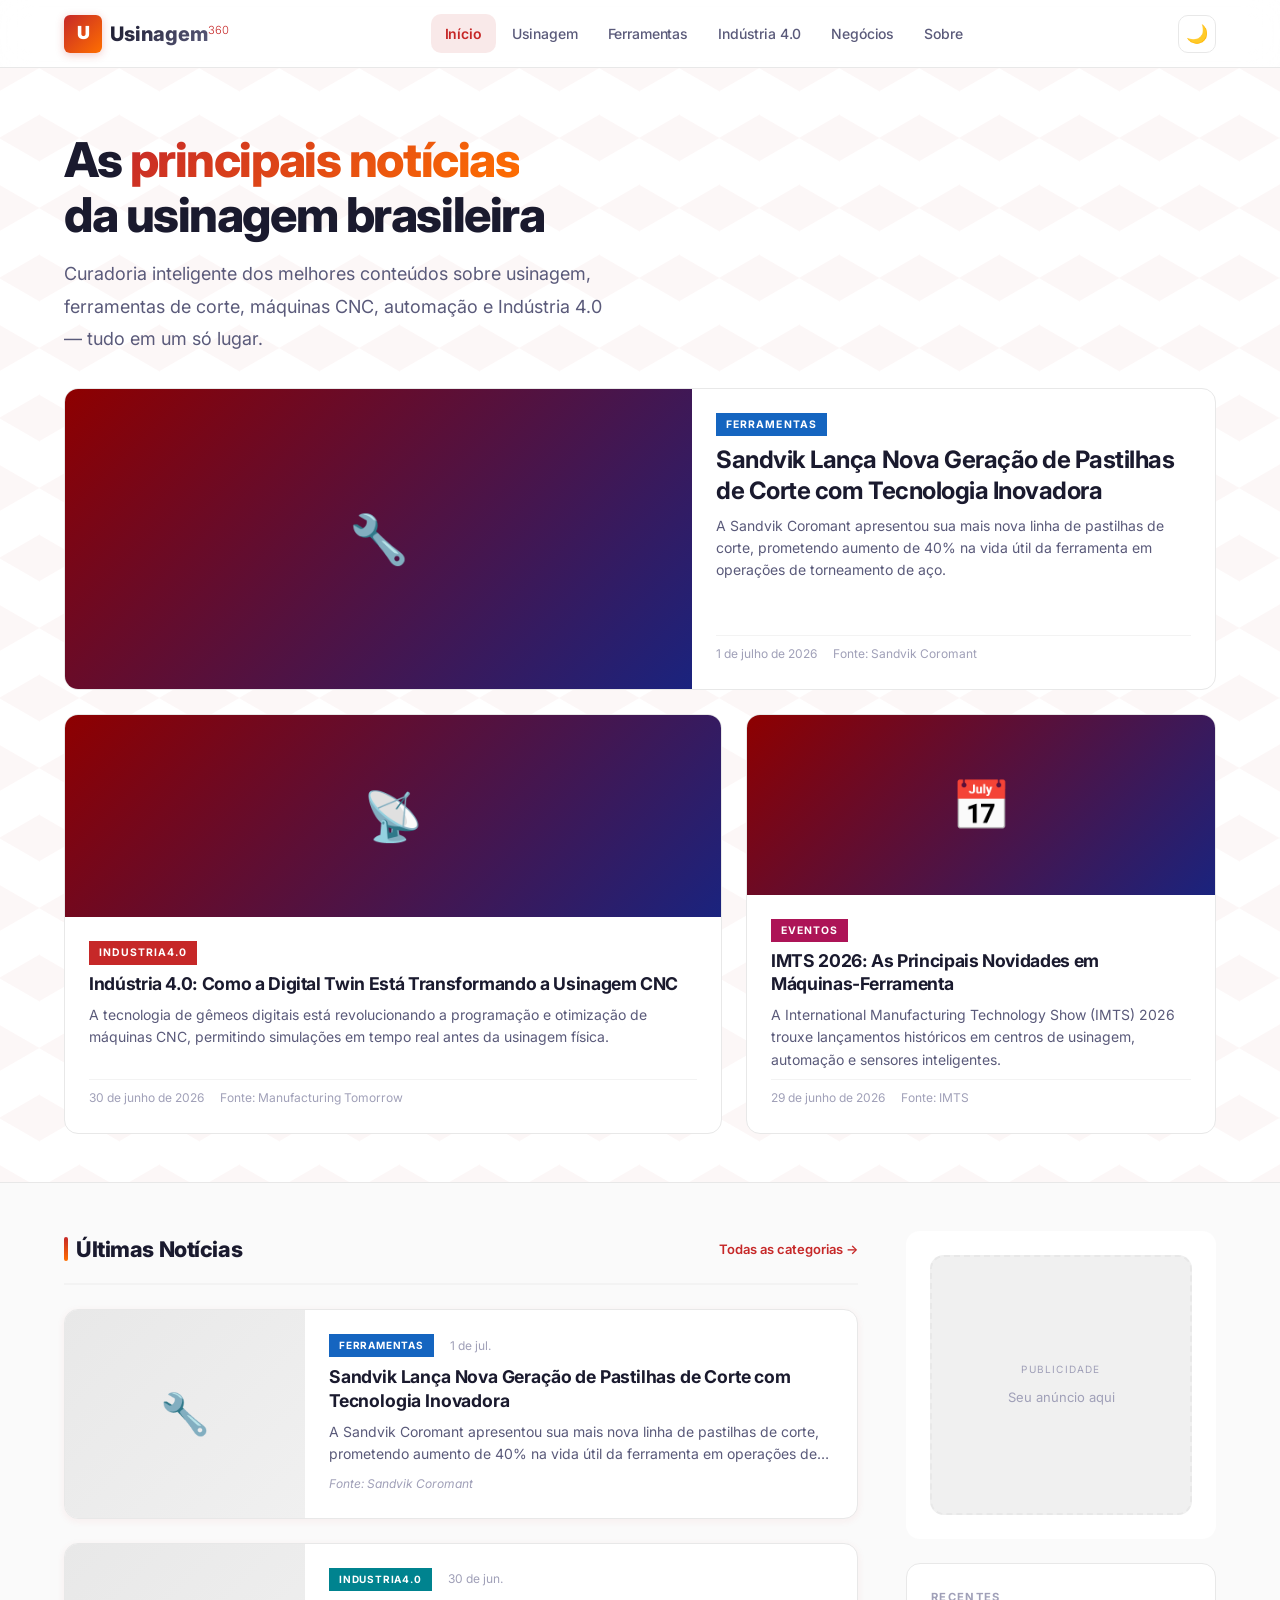
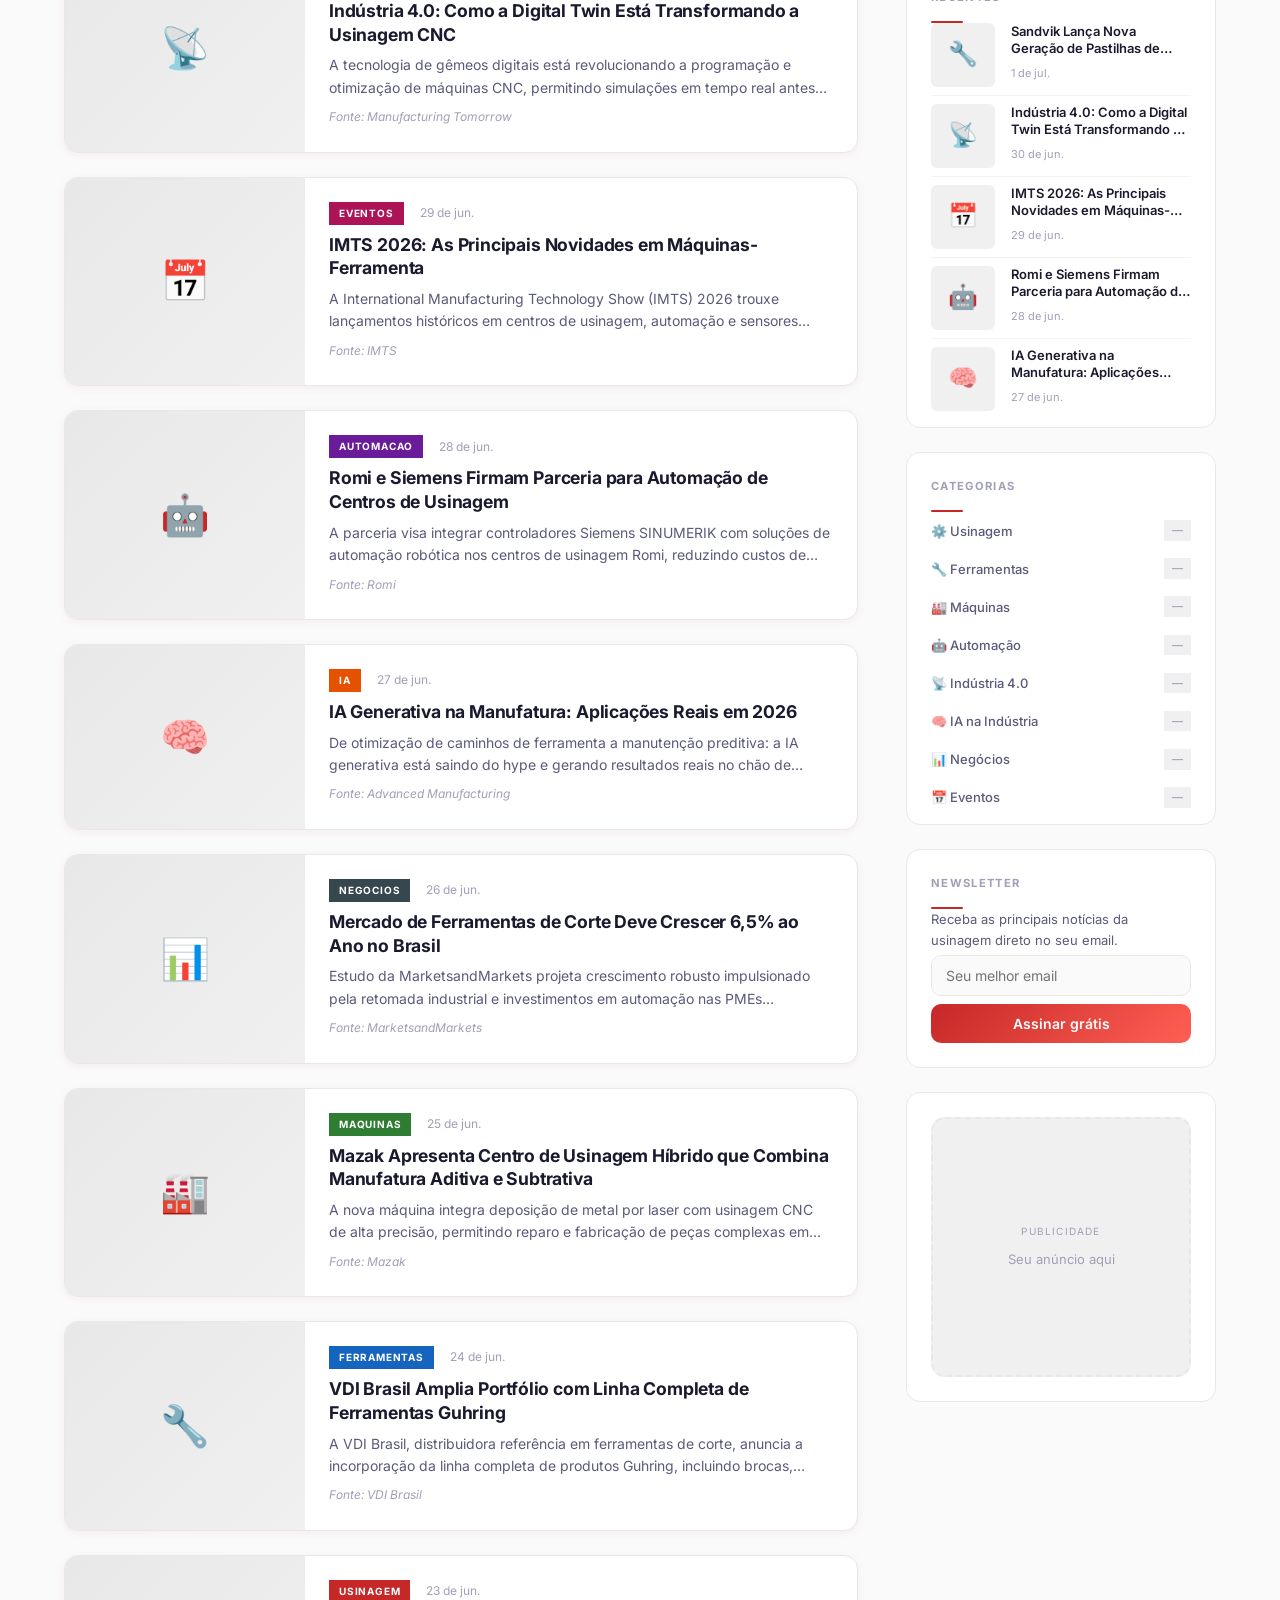
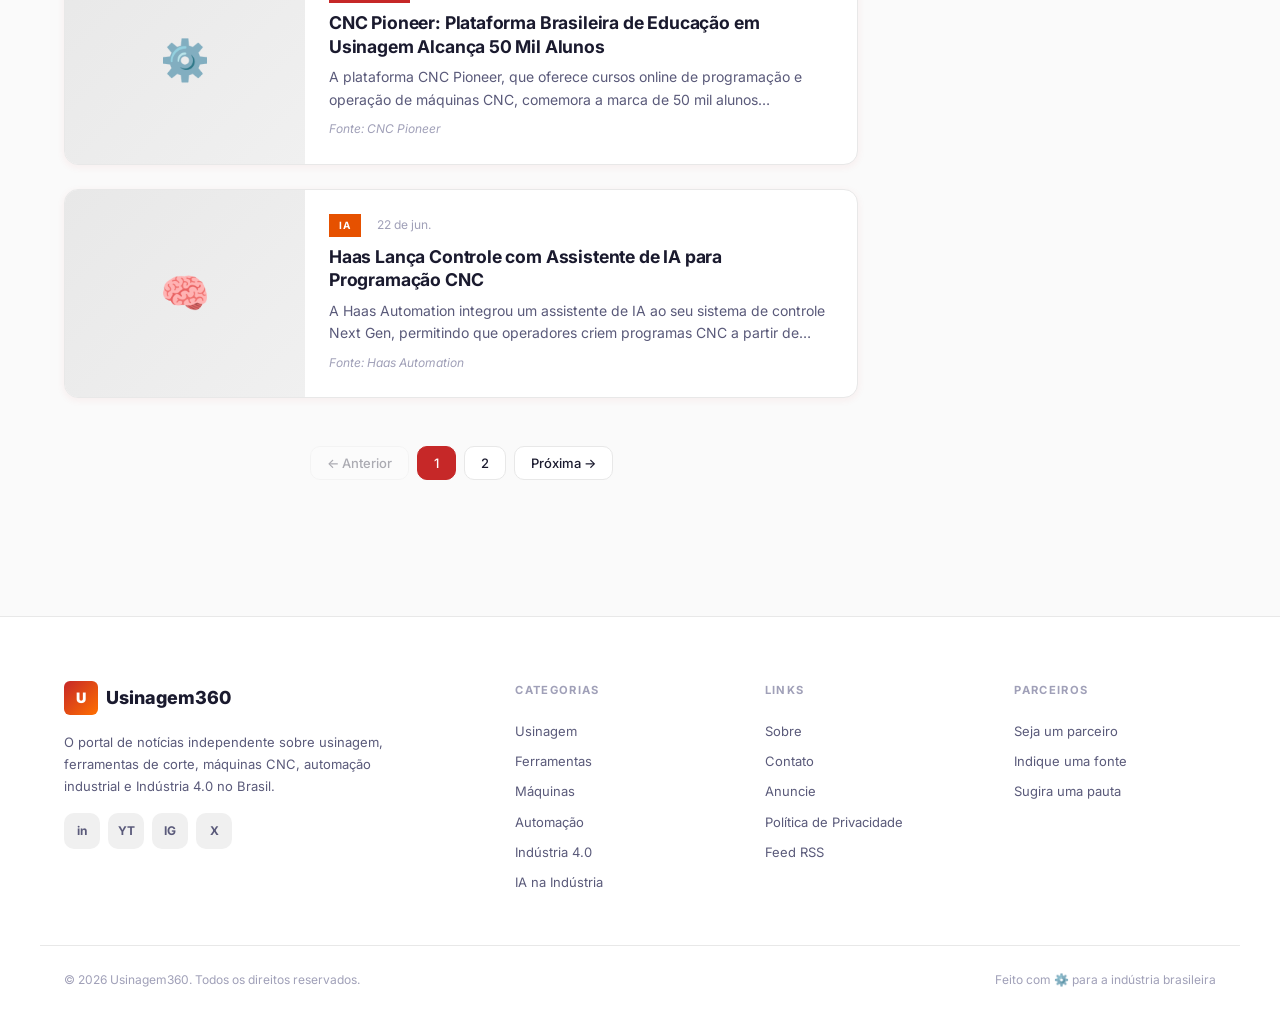
==== index.html @ 1856acaa "🔄 trigger rebuild v2" ====
<!DOCTYPE html>
<html lang="pt-BR" data-theme="">
<head>
  <meta charset="UTF-8">
  <meta name="viewport" content="width=device-width, initial-scale=1.0">
  <meta name="description" content="Usinagem360 — Sua fonte de notícias sobre usinagem, ferramentas, máquinas, automação, Indústria 4.0, IA na indústria e negócios do setor industrial brasileiro.">
  <meta name="keywords" content="usinagem, notícias usinagem, ferramentas de corte, máquinas CNC, automação industrial, indústria 4.0, IA indústria">
  <meta property="og:title" content="Usinagem360 — Notícias de Usinagem, Indústria e Tecnologia">
  <meta property="og:description" content="Sua fonte de notícias sobre usinagem, ferramentas, máquinas, automação e Indústria 4.0 no Brasil.">
  <meta property="og:type" content="website">
  <meta property="og:url" content="https://usinagem360.com">
  <meta name="twitter:card" content="summary_large_image">
  <title>Usinagem360 — Notícias de Usinagem, Indústria e Tecnologia</title>
  <script>document.documentElement.style.setProperty('--site-base', `/${(window.location.pathname.match(/^\/([^/]+)/)||[])[1]||''}`.replace(/\/$/,'')||'');</script>
  <link rel="stylesheet" href="public/css/style.css">
  <link rel="icon" type="image/svg+xml" href="data:image/svg+xml,<svg xmlns='http://www.w3.org/2000/svg' viewBox='0 0 100 100'><text y='.9em' font-size='90'>⚙️</text></svg>">
</head>
<body>

  <!-- Header -->
  <header class="header">
    <div class="header__inner">
      <a href="/" class="header__logo">
        <span class="header__logo-icon">U</span>
        <span>
          <span class="header__logo-text">Usinagem</span>
          <span class="header__logo-suffix">360</span>
        </span>
      </a>

      <nav class="header__nav" id="nav">
        <a href="/" class="header__nav-link header__nav-link--active">Início</a>
        <a href="/categoria/usinagem/" class="header__nav-link">Usinagem</a>
        <a href="/categoria/ferramentas/" class="header__nav-link">Ferramentas</a>
        <a href="/categoria/industria4.0/" class="header__nav-link">Indústria 4.0</a>
        <a href="/categoria/negocios/" class="header__nav-link">Negócios</a>
        <a href="/sobre/" class="header__nav-link">Sobre</a>
      </nav>

      <div style="display:flex;align-items:center;gap:8px">
        <button class="theme-toggle" onclick="window.toggleTheme()" aria-label="Alternar tema">
          <span class="theme-toggle__icon" id="theme-toggle-icon">🌙</span>
        </button>
        <button class="header__mobile-toggle" id="mobile-toggle" aria-label="Menu">☰</button>
      </div>
    </div>
  </header>

  <!-- Mobile Overlay -->
  <div class="header__mobile-overlay" id="mobile-overlay"></div>

  <!-- Hero Section -->
  <section class="hero">
    <div class="hero__inner">
      <h1 class="hero__headline">
        As <span class="hero__headline-highlight">principais notícias</span><br>
        da usinagem brasileira
      </h1>
      <p class="hero__subtitle">
        Curadoria inteligente dos melhores conteúdos sobre usinagem, ferramentas de corte, 
        máquinas CNC, automação e Indústria 4.0 — tudo em um só lugar.
      </p>

      <!-- Featured Posts -->
      <div class="hero__featured" id="featured-posts">
        <!-- Injected by JS from posts.json, with fallback -->
      </div>
    </div>
  </section>

  <!-- Main Content -->
  <div class="main">
    <!-- Posts Grid -->
    <section>
      <div class="section-header">
        <h2 class="section-title">Últimas Notícias</h2>
        <a href="/categoria/" class="section-link">Todas as categorias →</a>
      </div>
      <div class="posts-grid" id="posts-list">
        <div class="loading-spinner">Carregando notícias</div>
      </div>

      <!-- Pagination -->
      <div class="pagination">
        <button class="pagination__btn pagination__btn--disabled" id="prev-page">← Anterior</button>
        <button class="pagination__btn pagination__btn--active" id="page-1">1</button>
        <button class="pagination__btn" id="page-2">2</button>
        <button class="pagination__btn" id="page-3">3</button>
        <button class="pagination__btn" id="next-page">Próxima →</button>
      </div>
    </section>

    <!-- Sidebar -->
    <aside class="sidebar">

      <!-- Ad Zone -->
      <div class="sidebar__card">
        <div class="ad-zone">
          <span class="ad-zone__label">Publicidade</span>
          <span>Seu anúncio aqui</span>
        </div>
      </div>

      <!-- Recentes -->
      <div class="sidebar__card">
        <h3 class="sidebar__title">Recentes</h3>
        <div id="sidebar-recent">
          <div class="loading-spinner" style="padding:16px 0">Carregando...</div>
        </div>
      </div>

      <!-- Categorias -->
      <div class="sidebar__card">
        <h3 class="sidebar__title">Categorias</h3>
        <div class="sidebar__categories">
          <a href="/categoria/usinagem/" class="sidebar__category">
            <span>⚙️ Usinagem</span>
            <span class="sidebar__category-count">—</span>
          </a>
          <a href="/categoria/ferramentas/" class="sidebar__category">
            <span>🔧 Ferramentas</span>
            <span class="sidebar__category-count">—</span>
          </a>
          <a href="/categoria/maquinas/" class="sidebar__category">
            <span>🏭 Máquinas</span>
            <span class="sidebar__category-count">—</span>
          </a>
          <a href="/categoria/automacao/" class="sidebar__category">
            <span>🤖 Automação</span>
            <span class="sidebar__category-count">—</span>
          </a>
          <a href="/categoria/industria4.0/" class="sidebar__category">
            <span>📡 Indústria 4.0</span>
            <span class="sidebar__category-count">—</span>
          </a>
          <a href="/categoria/ia/" class="sidebar__category">
            <span>🧠 IA na Indústria</span>
            <span class="sidebar__category-count">—</span>
          </a>
          <a href="/categoria/negocios/" class="sidebar__category">
            <span>📊 Negócios</span>
            <span class="sidebar__category-count">—</span>
          </a>
          <a href="/categoria/eventos/" class="sidebar__category">
            <span>📅 Eventos</span>
            <span class="sidebar__category-count">—</span>
          </a>
        </div>
      </div>

      <!-- Newsletter -->
      <div class="sidebar__card">
        <h3 class="sidebar__title">Newsletter</h3>
        <p class="newsletter-form__text">Receba as principais notícias da usinagem direto no seu email.</p>
        <form class="newsletter-form" onsubmit="event.preventDefault();alert('Newsletter em breve!');">
          <input type="email" class="newsletter-form__input" placeholder="Seu melhor email" required>
          <button type="submit" class="newsletter-form__button">Assinar grátis</button>
        </form>
      </div>

      <!-- Ad Zone 2 -->
      <div class="sidebar__card">
        <div class="ad-zone">
          <span class="ad-zone__label">Publicidade</span>
          <span>Seu anúncio aqui</span>
        </div>
      </div>
    </aside>
  </div>

  <!-- Footer -->
  <footer class="footer">
    <div class="footer__inner">
      <div class="footer__brand">
        <a href="/" class="footer__logo">
          <span class="footer__logo-icon">U</span>
          <span>Usinagem360</span>
        </a>
        <p class="footer__description">
          O portal de notícias independente sobre usinagem, ferramentas de corte, 
          máquinas CNC, automação industrial e Indústria 4.0 no Brasil.
        </p>
        <div class="footer__social">
          <a href="#" class="footer__social-link" aria-label="LinkedIn">in</a>
          <a href="#" class="footer__social-link" aria-label="YouTube">YT</a>
          <a href="#" class="footer__social-link" aria-label="Instagram">IG</a>
          <a href="#" class="footer__social-link" aria-label="Twitter/X">X</a>
        </div>
      </div>
      <div>
        <h4 class="footer__column-title">Categorias</h4>
        <a href="/categoria/usinagem/" class="footer__link">Usinagem</a>
        <a href="/categoria/ferramentas/" class="footer__link">Ferramentas</a>
        <a href="/categoria/maquinas/" class="footer__link">Máquinas</a>
        <a href="/categoria/automacao/" class="footer__link">Automação</a>
        <a href="/categoria/industria4.0/" class="footer__link">Indústria 4.0</a>
        <a href="/categoria/ia/" class="footer__link">IA na Indústria</a>
      </div>
      <div>
        <h4 class="footer__column-title">Links</h4>
        <a href="/sobre/" class="footer__link">Sobre</a>
        <a href="/contato/" class="footer__link">Contato</a>
        <a href="/anuncie/" class="footer__link">Anuncie</a>
        <a href="/politica-de-privacidade/" class="footer__link">Política de Privacidade</a>
        <a href="/feed/" class="footer__link">Feed RSS</a>
      </div>
      <div>
        <h4 class="footer__column-title">Parceiros</h4>
        <a href="#" class="footer__link">Seja um parceiro</a>
        <a href="#" class="footer__link">Indique uma fonte</a>
        <a href="#" class="footer__link">Sugira uma pauta</a>
      </div>
    </div>
    <div class="footer__bottom">
      <span>&copy; <span id="current-year">2025</span> Usinagem360. Todos os direitos reservados.</span>
      <span>Feito com ⚙️ para a indústria brasileira</span>
    </div>
  </footer>

  <script src="public/js/config.js"></script>
  <script src="public/js/theme.js"></script>
  <script src="public/js/main.js"></script>
  <script src="public/js/posts.js"></script>
</body>
</html>
---- public/css/style.css ----
/* ============================================
   Usinagem360 — Design System v2
   Tema: Industrial (60%) + Moderno (40%)
   ============================================ */

/* ---- Fontes ---- */
@import url('https://fonts.googleapis.com/css2?family=Inter:wght@300;400;500;600;700;800;900&family=JetBrains+Mono:wght@400;500&display=swap');
@import url('https://fonts.googleapis.com/css2?family=DM+Serif+Display:ital@0;1&display=swap');

/* ---- Variáveis do Tema Claro (padrão) ---- */
:root {
  --color-primary: #C62828;
  --color-primary-dark: #8E0000;
  --color-primary-light: #FF5F52;
  --color-primary-subtle: #FFF5F5;
  --color-secondary: #1A237E;
  --color-secondary-light: #534BAE;
  --color-accent: #FF6F00;
  --color-accent-light: #FFA040;

  --color-bg: #FAFAFA;
  --color-surface: #FFFFFF;
  --color-surface-hover: #F7F7F7;
  --color-surface-alt: #F0F0F0;
  --color-border: #E8E8E8;
  --color-border-light: #F3F3F3;

  --color-text: #1A1A2E;
  --color-text-secondary: #5A5A7A;
  --color-text-muted: #A0A0B8;
  --color-text-inverse: #FFFFFF;

  --cat-usinagem: #C62828;
  --cat-ferramentas: #1565C0;
  --cat-maquinas: #2E7D32;
  --cat-automacao: #6A1B9A;
  --cat-industria40: #00838F;
  --cat-ia: #E65100;
  --cat-negocios: #37474F;
  --cat-eventos: #AD1457;

  --max-width: 1200px;
  --header-height: 68px;
  --gap-xs: 4px; --gap-sm: 8px; --gap-md: 16px; --gap-lg: 24px;
  --gap-xl: 32px; --gap-2xl: 48px; --gap-3xl: 64px; --gap-4xl: 80px;

  --font-sans: 'Inter', -apple-system, BlinkMacSystemFont, 'Segoe UI', Roboto, sans-serif;
  --font-serif: 'DM Serif Display', Georgia, serif;
  --font-mono: 'JetBrains Mono', 'Fira Code', monospace;

  --shadow-xs: 0 1px 2px rgba(0,0,0,0.04);
  --shadow-sm: 0 1px 3px rgba(0,0,0,0.06), 0 1px 2px rgba(0,0,0,0.04);
  --shadow-md: 0 4px 12px rgba(0,0,0,0.07), 0 2px 4px rgba(0,0,0,0.03);
  --shadow-lg: 0 10px 24px rgba(0,0,0,0.08), 0 4px 8px rgba(0,0,0,0.04);
  --shadow-xl: 0 20px 32px rgba(0,0,0,0.10), 0 8px 12px rgba(0,0,0,0.04);
  --shadow-card: 0 2px 8px rgba(198,40,40,0.06);
  --shadow-card-hover: 0 8px 24px rgba(198,40,40,0.12);

  --radius-sm: 6px; --radius-md: 10px; --radius-lg: 14px; --radius-xl: 18px;
}

[data-theme="dark"] {
  --color-primary: #EF5350;
  --color-primary-dark: #C62828;
  --color-primary-light: #FF8A80;
  --color-primary-subtle: #2A1515;
  --color-secondary: #7986CB;
  --color-accent: #FFB74D;

  --color-bg: #0B0E14;
  --color-surface: #131820;
  --color-surface-hover: #1A2130;
  --color-surface-alt: #1C2333;
  --color-border: #2A3040;
  --color-border-light: #1F2636;

  --color-text: #E6EDF3;
  --color-text-secondary: #8B949E;
  --color-text-muted: #6B7280;

  --shadow-xs: 0 1px 2px rgba(0,0,0,0.3);
  --shadow-sm: 0 1px 3px rgba(0,0,0,0.4);
  --shadow-md: 0 4px 12px rgba(0,0,0,0.5);
  --shadow-lg: 0 10px 24px rgba(0,0,0,0.5);
  --shadow-xl: 0 20px 32px rgba(0,0,0,0.5);
  --shadow-card: 0 2px 8px rgba(0,0,0,0.3);
  --shadow-card-hover: 0 8px 24px rgba(239,83,80,0.15);
}

@media (prefers-color-scheme: dark) {
  :root:not([data-theme="light"]) {
    --color-primary: #EF5350;
    --color-primary-dark: #C62828;
    --color-primary-light: #FF8A80;
    --color-primary-subtle: #2A1515;
    --color-bg: #0B0E14;
    --color-surface: #131820;
    --color-surface-hover: #1A2130;
    --color-surface-alt: #1C2333;
    --color-border: #2A3040;
    --color-border-light: #1F2636;
    --color-text: #E6EDF3;
    --color-text-secondary: #8B949E;
    --color-text-muted: #6B7280;
  }
}

/* ============================================
   RESET & BASE
   ============================================ */
*, *::before, *::after { box-sizing: border-box; margin: 0; padding: 0; }

html {
  scroll-behavior: smooth;
  -webkit-font-smoothing: antialiased;
  -moz-osx-font-smoothing: grayscale;
  font-size: 16px;
}

body {
  font-family: var(--font-sans);
  font-size: 1rem;
  line-height: 1.7;
  color: var(--color-text);
  background: var(--color-bg);
  transition: background 0.3s ease, color 0.3s ease;
  min-height: 100vh;
}

a { color: var(--color-primary); text-decoration: none; transition: all 0.2s; }
a:hover { color: var(--color-primary-dark); }
img { max-width: 100%; height: auto; display: block; }
ul, ol { list-style: none; }

::selection { background: var(--color-primary); color: white; }

/* ---- Scrollbar ---- */
::-webkit-scrollbar { width: 8px; }
::-webkit-scrollbar-track { background: var(--color-bg); }
::-webkit-scrollbar-thumb { background: var(--color-border); border-radius: 4px; }
::-webkit-scrollbar-thumb:hover { background: var(--color-text-muted); }

/* ============================================
   HEADER — Glassmorphism
   ============================================ */
.header {
  position: sticky;
  top: 0;
  z-index: 100;
  background: rgba(255,255,255,0.85);
  -webkit-backdrop-filter: blur(16px) saturate(1.2);
  backdrop-filter: blur(16px) saturate(1.2);
  border-bottom: 1px solid var(--color-border);
  height: var(--header-height);
  transition: background 0.3s, border-color 0.3s;
}

[data-theme="dark"] .header,
@media (prefers-color-scheme: dark) {
  :root:not([data-theme="light"]) .header {
    background: rgba(19,24,32,0.88);
  }
}

.header__inner {
  max-width: var(--max-width);
  margin: 0 auto;
  padding: 0 var(--gap-lg);
  height: 100%;
  display: flex;
  align-items: center;
  justify-content: space-between;
}

/* ---- Logo ---- */
.header__logo {
  display: flex;
  align-items: center;
  gap: var(--gap-sm);
  text-decoration: none;
  position: relative;
}
.header__logo-icon {
  width: 38px; height: 38px;
  background: linear-gradient(135deg, var(--color-primary), var(--color-accent));
  color: white;
  border-radius: var(--radius-sm);
  display: flex;
  align-items: center;
  justify-content: center;
  font-weight: 900;
  font-size: 1.125rem;
  flex-shrink: 0;
  box-shadow: 0 2px 8px rgba(198,40,40,0.25);
}
.header__logo-text {
  font-size: 1.25rem;
  font-weight: 800;
  background: linear-gradient(135deg, var(--color-text), var(--color-text-secondary));
  -webkit-background-clip: text;
  -webkit-text-fill-color: transparent;
  background-clip: text;
}
[data-theme="dark"] .header__logo-text,
@media (prefers-color-scheme: dark) {
  :root:not([data-theme="light"]) .header__logo-text {
    background: linear-gradient(135deg, #E6EDF3, #8B949E);
    -webkit-background-clip: text;
    -webkit-text-fill-color: transparent;
    background-clip: text;
  }
}
.header__logo-suffix {
  font-weight: 300;
  color: var(--color-primary);
  -webkit-text-fill-color: var(--color-primary);
  font-size: 0.7rem;
  vertical-align: super;
  margin-left: -4px;
}

/* ---- Nav ---- */
.header__nav { display: flex; align-items: center; gap: 2px; }
.header__nav-link {
  padding: 8px 14px;
  color: var(--color-text-secondary);
  font-size: 0.875rem;
  font-weight: 500;
  border-radius: var(--radius-md);
  transition: all 0.2s;
  text-decoration: none;
  letter-spacing: -0.01em;
}
.header__nav-link:hover {
  color: var(--color-text);
  background: var(--color-surface-hover);
}
.header__nav-link--active {
  color: var(--color-primary);
  background: color-mix(in srgb, var(--color-primary) 10%, transparent);
  font-weight: 600;
}

/* ---- Theme Toggle ---- */
.theme-toggle {
  width: 38px; height: 38px;
  border: 1px solid var(--color-border);
  border-radius: var(--radius-md);
  background: transparent;
  color: var(--color-text-secondary);
  cursor: pointer;
  display: flex; align-items: center; justify-content: center;
  transition: all 0.2s;
  font-size: 1.125rem;
}
.theme-toggle:hover {
  background: var(--color-surface-hover);
  color: var(--color-text);
  border-color: var(--color-primary);
  transform: rotate(15deg);
}

/* ---- Mobile ---- */
.header__mobile-toggle {
  display: none;
  width: 38px; height: 38px;
  border: 1px solid var(--color-border);
  border-radius: var(--radius-md);
  background: transparent;
  color: var(--color-text);
  cursor: pointer;
  align-items: center; justify-content: center;
  font-size: 1.25rem;
}
.header__mobile-overlay {
  display: none;
  position: fixed; inset: 0;
  background: rgba(0,0,0,0.4);
  z-index: 90;
  -webkit-backdrop-filter: blur(4px);
  backdrop-filter: blur(4px);
}
.header__mobile-overlay--open { display: block; }

@media (max-width: 768px) {
  .header__nav {
    position: fixed;
    top: var(--header-height);
    right: 0; width: 280px;
    height: calc(100vh - var(--header-height));
    background: var(--color-surface);
    border-left: 1px solid var(--color-border);
    flex-direction: column;
    padding: var(--gap-md);
    gap: 2px;
    transform: translateX(100%);
    transition: transform 0.3s cubic-bezier(0.4,0,0.2,1);
    z-index: 95;
    box-shadow: -8px 0 24px rgba(0,0,0,0.1);
  }
  .header__nav--open { transform: translateX(0); }
  .header__nav-link { width: 100%; padding: var(--gap-md); font-size: 1rem; }
  .header__mobile-toggle { display: flex; }
}

/* ============================================
   HERO
   ============================================ */
.hero {
  position: relative;
  background: var(--color-surface);
  border-bottom: 1px solid var(--color-border);
  padding: var(--gap-3xl) 0 var(--gap-2xl);
  overflow: hidden;
}

/* Industrial pattern overlay */
.hero::before {
  content: '';
  position: absolute;
  inset: 0;
  opacity: 0.03;
  background-image:
    linear-gradient(30deg, var(--color-primary) 12%, transparent 12.5%, transparent 87%, var(--color-primary) 87.5%),
    linear-gradient(150deg, var(--color-primary) 12%, transparent 12.5%, transparent 87%, var(--color-primary) 87.5%),
    linear-gradient(30deg, var(--color-primary) 12%, transparent 12.5%, transparent 87%, var(--color-primary) 87.5%),
    linear-gradient(150deg, var(--color-primary) 12%, transparent 12.5%, transparent 87%, var(--color-primary) 87.5%);
  background-size: 80px 140px;
  background-position: 0 0, 0 0, 40px 70px, 40px 70px;
  pointer-events: none;
}

.hero__inner {
  max-width: var(--max-width);
  margin: 0 auto;
  padding: 0 var(--gap-lg);
  position: relative;
  z-index: 1;
}

.hero__headline {
  font-family: var(--font-sans);
  font-size: clamp(1.75rem, 4vw, 3rem);
  font-weight: 800;
  line-height: 1.15;
  max-width: 680px;
  letter-spacing: -0.03em;
  margin-bottom: var(--gap-md);
}

.hero__headline-highlight {
  background: linear-gradient(135deg, var(--color-primary), var(--color-accent));
  -webkit-background-clip: text;
  -webkit-text-fill-color: transparent;
  background-clip: text;
}

.hero__subtitle {
  font-size: clamp(0.95rem, 1.8vw, 1.125rem);
  color: var(--color-text-secondary);
  max-width: 560px;
  line-height: 1.8;
  margin-bottom: var(--gap-xl);
}

/* ---- Featured Posts ---- */
.hero__featured {
  display: grid;
  grid-template-columns: 1.4fr 1fr;
  gap: var(--gap-lg);
  margin-top: var(--gap-lg);
}
@media (max-width: 800px) {
  .hero__featured { grid-template-columns: 1fr; }
}

.hero__featured-card {
  position: relative;
  border-radius: var(--radius-lg);
  overflow: hidden;
  background: var(--color-surface);
  border: 1px solid var(--color-border);
  transition: all 0.35s cubic-bezier(0.4,0,0.2,1);
  cursor: pointer;
  text-decoration: none;
  color: var(--color-text);
  display: grid;
}
.hero__featured-card:hover {
  transform: translateY(-4px);
  box-shadow: var(--shadow-xl);
  border-color: color-mix(in srgb, var(--color-primary) 30%, var(--color-border));
  color: var(--color-text);
}

.hero__featured-card--main {
  grid-column: 1 / -1;
  grid-template-columns: 1.2fr 1fr;
}
@media (max-width: 600px) {
  .hero__featured-card--main { grid-template-columns: 1fr; }
}

.hero__featured-card:not(.hero__featured-card--main) {
  grid-template-columns: 1fr;
}

.hero__featured-image {
  width: 100%; height: 100%;
  object-fit: cover;
  min-height: 180px;
  background: linear-gradient(135deg, var(--color-surface-alt), var(--color-border));
}
.hero__featured-card--main .hero__featured-image {
  min-height: 300px;
}

.hero__featured-image-placeholder {
  min-height: 180px;
  background: linear-gradient(135deg, var(--color-primary-dark), var(--color-secondary));
  display: flex;
  align-items: center; justify-content: center;
  color: white;
  font-size: 3rem;
  font-weight: 900;
}
.hero__featured-card--main .hero__featured-image-placeholder {
  min-height: 300px;
}

.hero__featured-body {
  padding: var(--gap-lg);
  display: flex;
  flex-direction: column;
  gap: var(--gap-sm);
}

.hero__featured-category {
  display: inline-block;
  font-size: 0.65rem;
  font-weight: 700;
  text-transform: uppercase;
  letter-spacing: 0.1em;
  padding: 3px 10px;
  border-radius: var(--radius-full);
  width: fit-content;
  color: white;
  background: var(--cat-usinagem);
}

.hero__featured-title {
  font-size: clamp(1.1rem, 2vw, 1.5rem);
  font-weight: 700;
  line-height: 1.3;
  letter-spacing: -0.02em;
}
.hero__featured-card:not(.hero__featured-card--main) .hero__featured-title {
  font-size: clamp(0.95rem, 1.5vw, 1.1rem);
}

.hero__featured-excerpt {
  font-size: 0.875rem;
  color: var(--color-text-secondary);
  display: -webkit-box;
  -webkit-line-clamp: 3;
  -webkit-box-orient: vertical;
  overflow: hidden;
  line-height: 1.6;
}

.hero__featured-meta {
  display: flex; align-items: center; gap: var(--gap-md);
  font-size: 0.75rem;
  color: var(--color-text-muted);
  margin-top: auto;
  padding-top: var(--gap-sm);
  border-top: 1px solid var(--color-border-light);
}

/* ============================================
   MAIN LAYOUT
   ============================================ */
.main {
  max-width: var(--max-width);
  margin: 0 auto;
  padding: var(--gap-2xl) var(--gap-lg);
  display: grid;
  grid-template-columns: 1fr 310px;
  gap: var(--gap-2xl);
}
@media (max-width: 900px) {
  .main { grid-template-columns: 1fr; }
}

/* ---- Section Header ---- */
.section-header {
  display: flex; align-items: center; justify-content: space-between;
  margin-bottom: var(--gap-lg);
  padding-bottom: var(--gap-md);
  border-bottom: 2px solid var(--color-border-light);
}

.section-title {
  font-size: 1.35rem;
  font-weight: 800;
  letter-spacing: -0.02em;
  display: flex;
  align-items: center;
  gap: var(--gap-sm);
}
.section-title::before {
  content: '';
  display: inline-block;
  width: 4px; height: 24px;
  background: linear-gradient(to bottom, var(--color-primary), var(--color-accent));
  border-radius: 2px;
}

.section-link {
  font-size: 0.8125rem;
  font-weight: 600;
  color: var(--color-primary);
  display: flex; align-items: center; gap: var(--gap-xs);
  transition: gap 0.2s;
}
.section-link:hover { gap: var(--gap-sm); }

/* ============================================
   POST CARDS
   ============================================ */
.posts-grid { display: flex; flex-direction: column; gap: var(--gap-lg); }

.post-card {
  display: grid;
  grid-template-columns: 240px 1fr;
  gap: 0;
  background: var(--color-surface);
  border: 1px solid var(--color-border);
  border-radius: var(--radius-lg);
  transition: all 0.3s cubic-bezier(0.4,0,0.2,1);
  overflow: hidden;
  text-decoration: none;
  color: var(--color-text);
  box-shadow: var(--shadow-card);
}
.post-card:hover {
  transform: translateY(-3px);
  box-shadow: var(--shadow-card-hover);
  border-color: color-mix(in srgb, var(--color-primary) 25%, var(--color-border));
  color: var(--color-text);
}

@media (max-width: 640px) {
  .post-card { grid-template-columns: 1fr; }
}

.post-card__image {
  width: 100%; height: 100%;
  min-height: 180px;
  object-fit: cover;
  background: linear-gradient(135deg, var(--color-surface-alt), var(--color-border));
}
@media (max-width: 640px) {
  .post-card__image { min-height: 200px; }
}

.post-card__image-placeholder {
  min-height: 180px;
  background: linear-gradient(135deg, var(--color-border), var(--color-surface-alt));
  display: flex; align-items: center; justify-content: center;
  color: var(--color-text-muted);
  font-size: 2.5rem;
}

.post-card__body {
  display: flex; flex-direction: column;
  gap: var(--gap-sm);
  padding: var(--gap-lg);
}

.post-card__meta {
  display: flex; align-items: center; gap: var(--gap-md);
  font-size: 0.75rem;
  color: var(--color-text-muted);
}

.post-card__category {
  display: inline-block;
  font-size: 0.625rem;
  font-weight: 700;
  text-transform: uppercase;
  letter-spacing: 0.08em;
  padding: 3px 10px;
  border-radius: var(--radius-full);
  width: fit-content;
  color: white;
  background: var(--cat-usinagem);
}
.post-card__category[data-category="usinagem"] { background: var(--cat-usinagem); }
.post-card__category[data-category="ferramentas"] { background: var(--cat-ferramentas); }
.post-card__category[data-category="maquinas"] { background: var(--cat-maquinas); }
.post-card__category[data-category="automacao"] { background: var(--cat-automacao); }
.post-card__category[data-category="industria4.0"] { background: var(--cat-industria40); }
.post-card__category[data-category="ia"] { background: var(--cat-ia); }
.post-card__category[data-category="negocios"] { background: var(--cat-negocios); }
.post-card__category[data-category="eventos"] { background: var(--cat-eventos); }

.post-card__title {
  font-size: 1.1rem;
  font-weight: 700;
  line-height: 1.35;
  letter-spacing: -0.01em;
  display: -webkit-box;
  -webkit-line-clamp: 2; -webkit-box-orient: vertical;
  overflow: hidden;
}

.post-card__excerpt {
  font-size: 0.875rem;
  color: var(--color-text-secondary);
  display: -webkit-box;
  -webkit-line-clamp: 2; -webkit-box-orient: vertical;
  overflow: hidden;
  line-height: 1.6;
}

.post-card__source {
  font-size: 0.75rem;
  color: var(--color-text-muted);
  font-style: italic;
  margin-top: auto;
}

/* ============================================
   SIDEBAR
   ============================================ */
.sidebar { display: flex; flex-direction: column; gap: var(--gap-lg); }

.sidebar__card {
  background: var(--color-surface);
  border: 1px solid var(--color-border);
  border-radius: var(--radius-lg);
  overflow: hidden;
}
.sidebar__card:first-child { border: none; }

.sidebar__title {
  font-size: 0.7rem;
  font-weight: 700;
  text-transform: uppercase;
  letter-spacing: 0.12em;
  color: var(--color-text-muted);
  padding: var(--gap-lg) var(--gap-lg) var(--gap-md);
  margin: 0;
  position: relative;
}
.sidebar__title::after {
  content: '';
  position: absolute;
  bottom: 0;
  left: var(--gap-lg);
  width: 32px;
  height: 2px;
  background: var(--color-primary);
  border-radius: 1px;
}

/* Recent Posts */
#sidebar-recent {
  padding: 0 var(--gap-lg) var(--gap-md);
}

.sidebar__post {
  display: flex;
  gap: var(--gap-md);
  padding: var(--gap-sm) 0;
  border-bottom: 1px solid var(--color-border-light);
  text-decoration: none;
  color: var(--color-text);
  transition: all 0.2s;
}
.sidebar__post:last-child { border-bottom: none; padding-bottom: 0; }
.sidebar__post:first-child { padding-top: 0; }
.sidebar__post:hover { color: var(--color-primary); }

.sidebar__post-image {
  width: 64px; height: 64px;
  border-radius: var(--radius-sm);
  object-fit: cover;
  flex-shrink: 0;
  background: var(--color-surface-alt);
}

.sidebar__post-title {
  font-size: 0.8125rem;
  font-weight: 600;
  line-height: 1.35;
  display: -webkit-box;
  -webkit-line-clamp: 2; -webkit-box-orient: vertical;
  overflow: hidden;
}

.sidebar__post-date {
  font-size: 0.6875rem;
  color: var(--color-text-muted);
  margin-top: 2px;
}

/* Categories */
.sidebar__categories {
  padding: 0 var(--gap-sm) var(--gap-sm);
}

.sidebar__category {
  display: flex; align-items: center; justify-content: space-between;
  padding: 8px var(--gap-md);
  border-radius: var(--radius-sm);
  color: var(--color-text-secondary);
  font-size: 0.8125rem;
  font-weight: 500;
  transition: all 0.15s;
  text-decoration: none;
}
.sidebar__category:hover {
  background: var(--color-surface-hover);
  color: var(--color-text);
}

.sidebar__category-count {
  font-size: 0.6875rem;
  font-weight: 500;
  color: var(--color-text-muted);
  background: var(--color-surface-alt);
  padding: 1px 8px;
  border-radius: var(--radius-full);
  min-width: 24px;
  text-align: center;
}

/* Newsletter */
.newsletter-form {
  padding: 0 var(--gap-lg) var(--gap-lg);
  display: flex; flex-direction: column;
  gap: var(--gap-sm);
}
.newsletter-form__text {
  font-size: 0.8125rem;
  color: var(--color-text-secondary);
  line-height: 1.6;
  padding: 0 var(--gap-lg);
  margin-bottom: var(--gap-xs);
}
.newsletter-form__input {
  padding: 11px 14px;
  border: 1px solid var(--color-border);
  border-radius: var(--radius-md);
  font-family: var(--font-sans);
  font-size: 0.875rem;
  background: var(--color-bg);
  color: var(--color-text);
  transition: border-color 0.2s, box-shadow 0.2s;
}
.newsletter-form__input:focus {
  outline: none;
  border-color: var(--color-primary);
  box-shadow: 0 0 0 3px color-mix(in srgb, var(--color-primary) 15%, transparent);
}
.newsletter-form__button {
  padding: 11px 20px;
  background: linear-gradient(135deg, var(--color-primary), var(--color-primary-light));
  color: white;
  border: none;
  border-radius: var(--radius-md);
  font-family: var(--font-sans);
  font-size: 0.875rem;
  font-weight: 600;
  cursor: pointer;
  transition: all 0.2s;
}
.newsletter-form__button:hover {
  transform: translateY(-1px);
  box-shadow: 0 4px 12px color-mix(in srgb, var(--color-primary) 35%, transparent);
}

/* ---- Ad Zone ---- */
.ad-zone {
  background: var(--color-surface-alt);
  border: 2px dashed var(--color-border);
  border-radius: var(--radius-lg);
  min-height: 260px;
  display: flex; flex-direction: column;
  align-items: center; justify-content: center;
  gap: var(--gap-sm);
  color: var(--color-text-muted);
  font-size: 0.8125rem;
  transition: border-color 0.2s;
  margin: var(--gap-lg);
}
.ad-zone:hover { border-color: var(--color-primary); }
.ad-zone__label {
  font-size: 0.625rem;
  text-transform: uppercase;
  letter-spacing: 0.12em;
  color: var(--color-text-muted);
}

/* ============================================
   PAGINATION
   ============================================ */
.pagination {
  display: flex; align-items: center; justify-content: center;
  gap: var(--gap-sm);
  padding: var(--gap-2xl) 0 var(--gap-lg);
}

.pagination__btn {
  padding: 8px 16px;
  border: 1px solid var(--color-border);
  border-radius: var(--radius-md);
  background: var(--color-surface);
  color: var(--color-text);
  font-family: var(--font-sans);
  font-size: 0.8125rem;
  font-weight: 500;
  cursor: pointer;
  transition: all 0.2s;
}
.pagination__btn:hover {
  border-color: var(--color-primary);
  color: var(--color-primary);
  background: color-mix(in srgb, var(--color-primary) 5%, transparent);
}
.pagination__btn--active {
  background: var(--color-primary);
  color: white;
  border-color: var(--color-primary);
}
.pagination__btn--disabled {
  opacity: 0.35;
  cursor: not-allowed;
}

/* ============================================
   FOOTER
   ============================================ */
.footer {
  background: var(--color-surface);
  border-top: 1px solid var(--color-border);
  padding: var(--gap-3xl) 0 0;
  margin-top: var(--gap-3xl);
}

.footer__inner {
  max-width: var(--max-width);
  margin: 0 auto;
  padding: 0 var(--gap-lg);
  display: grid;
  grid-template-columns: 2fr 1fr 1fr 1fr;
  gap: var(--gap-2xl);
}
@media (max-width: 768px) {
  .footer__inner { grid-template-columns: 1fr 1fr; }
}
@media (max-width: 480px) {
  .footer__inner { grid-template-columns: 1fr; }
}

.footer__brand {
  display: flex;
  flex-direction: column;
  gap: var(--gap-md);
}

.footer__logo {
  display: flex;
  align-items: center;
  gap: var(--gap-sm);
  font-weight: 800;
  font-size: 1.125rem;
  color: var(--color-text);
  text-decoration: none;
}
.footer__logo-icon {
  width: 34px; height: 34px;
  background: linear-gradient(135deg, var(--color-primary), var(--color-accent));
  color: white;
  border-radius: var(--radius-sm);
  display: flex; align-items: center; justify-content: center;
  font-weight: 900;
  font-size: 0.9rem;
}

.footer__description {
  font-size: 0.8125rem;
  color: var(--color-text-secondary);
  line-height: 1.7;
  max-width: 320px;
}

.footer__social {
  display: flex;
  gap: var(--gap-sm);
}

.footer__social-link {
  width: 36px; height: 36px;
  border-radius: var(--radius-md);
  background: var(--color-surface-alt);
  display: flex; align-items: center; justify-content: center;
  color: var(--color-text-secondary);
  transition: all 0.2s;
  text-decoration: none;
  font-size: 0.75rem;
  font-weight: 700;
}
.footer__social-link:hover {
  background: var(--color-primary);
  color: white;
  transform: translateY(-2px);
}

.footer__column-title {
  font-size: 0.7rem;
  font-weight: 700;
  text-transform: uppercase;
  letter-spacing: 0.12em;
  color: var(--color-text-muted);
  margin-bottom: var(--gap-md);
}

.footer__link {
  display: block;
  padding: 4px 0;
  font-size: 0.8125rem;
  color: var(--color-text-secondary);
  text-decoration: none;
  transition: color 0.15s;
}
.footer__link:hover { color: var(--color-primary); padding-left: 4px; }

.footer__bottom {
  max-width: var(--max-width);
  margin: var(--gap-2xl) auto 0;
  padding: var(--gap-lg) var(--gap-lg);
  border-top: 1px solid var(--color-border);
  display: flex; align-items: center; justify-content: space-between;
  font-size: 0.75rem;
  color: var(--color-text-muted);
}

/* ============================================
   BREADCRUMB
   ============================================ */
.breadcrumb {
  display: flex; align-items: center;
  gap: var(--gap-sm);
  font-size: 0.8125rem;
  color: var(--color-text-muted);
  padding: var(--gap-lg) 0;
  max-width: var(--max-width);
  margin: 0 auto;
}
.breadcrumb a { color: var(--color-text-muted); }
.breadcrumb a:hover { color: var(--color-primary); }
.breadcrumb__separator { color: var(--color-text-muted); font-size: 0.625rem; }

/* ============================================
   ARTICLE PAGE
   ============================================ */
.article-page {
  max-width: 740px;
  margin: 0 auto;
  padding: var(--gap-xl) var(--gap-lg) var(--gap-3xl);
}

.article-header { margin-bottom: var(--gap-xl); }

.article-category {
  display: inline-block;
  font-size: 0.625rem;
  font-weight: 700;
  text-transform: uppercase;
  letter-spacing: 0.1em;
  padding: 4px 12px;
  border-radius: var(--radius-full);
  margin-bottom: var(--gap-md);
  color: white;
  background: var(--cat-usinagem);
}

.article-title {
  font-size: clamp(1.75rem, 4vw, 2.5rem);
  font-weight: 800;
  line-height: 1.15;
  letter-spacing: -0.03em;
  margin-bottom: var(--gap-md);
}

.article-meta {
  display: flex; align-items: center;
  gap: var(--gap-lg);
  font-size: 0.875rem;
  color: var(--color-text-muted);
  flex-wrap: wrap;
}

.article-meta__author {
  display: flex; align-items: center; gap: var(--gap-sm);
}

.article-meta__avatar {
  width: 32px; height: 32px;
  border-radius: var(--radius-full);
  background: linear-gradient(135deg, var(--color-primary), var(--color-accent));
  color: white;
  display: flex; align-items: center; justify-content: center;
  font-size: 0.75rem;
  font-weight: 700;
}

.article-featured-image {
  width: 100%;
  max-height: 450px;
  object-fit: cover;
  border-radius: var(--radius-lg);
  margin-bottom: var(--gap-xl);
  background: var(--color-surface-alt);
  box-shadow: var(--shadow-lg);
}

.article-content {
  font-size: 1.05rem;
  line-height: 1.85;
  color: var(--color-text);
}

.article-content p { margin-bottom: 1.5rem; }

.article-content h2 {
  font-size: 1.5rem;
  font-weight: 700;
  margin: 2.5rem 0 1rem;
  letter-spacing: -0.02em;
}
.article-content h3 {
  font-size: 1.2rem;
  font-weight: 600;
  margin: 2rem 0 0.75rem;
}

.article-content ul, .article-content ol {
  margin-bottom: 1.5rem;
  padding-left: 1.5rem;
}
.article-content ul { list-style: disc; }
.article-content ol { list-style: decimal; }
.article-content li { margin-bottom: 0.5rem; }

.article-content blockquote {
  border-left: 4px solid var(--color-primary);
  padding: var(--gap-md) var(--gap-lg);
  margin: 1.5rem 0;
  background: var(--color-primary-subtle);
  border-radius: 0 var(--radius-md) var(--radius-md) 0;
  font-style: italic;
  color: var(--color-text-secondary);
  font-size: 1rem;
}

.article-content code {
  font-family: var(--font-mono);
  font-size: 0.9em;
  padding: 2px 6px;
  background: var(--color-surface-alt);
  border-radius: var(--radius-sm);
}

.article-source {
  margin-top: var(--gap-2xl);
  padding: var(--gap-lg);
  background: var(--color-surface-alt);
  border-radius: var(--radius-lg);
  font-size: 0.875rem;
  color: var(--color-text-secondary);
  border: 1px solid var(--color-border-light);
}

.article-tags {
  display: flex; gap: var(--gap-sm);
  margin-top: var(--gap-lg);
  flex-wrap: wrap;
}

.article-tag {
  padding: 4px 12px;
  background: var(--color-surface);
  border: 1px solid var(--color-border);
  border-radius: var(--radius-full);
  font-size: 0.75rem;
  color: var(--color-text-secondary);
  text-decoration: none;
  transition: all 0.2s;
}
.article-tag:hover {
  border-color: var(--color-primary);
  color: var(--color-primary);
  background: color-mix(in srgb, var(--color-primary) 5%, transparent);
}

/* ============================================
   CATEGORY PAGE
   ============================================ */
.category-page { max-width: var(--max-width); margin: 0 auto; padding: 0 var(--gap-lg); }

.category-header {
  padding: var(--gap-2xl) 0;
  text-align: center;
  position: relative;
}
.category-header::after {
  content: '';
  position: absolute;
  bottom: 0; left: 50%;
  transform: translateX(-50%);
  width: 60px; height: 3px;
  background: linear-gradient(90deg, var(--color-primary), var(--color-accent));
  border-radius: 2px;
}

.category-icon { font-size: 3rem; margin-bottom: var(--gap-md); }

.category-title {
  font-size: clamp(1.5rem, 3vw, 2.2rem);
  font-weight: 800;
  letter-spacing: -0.03em;
  margin-bottom: var(--gap-sm);
}

.category-description {
  font-size: 1rem;
  color: var(--color-text-secondary);
  max-width: 600px;
  margin: 0 auto;
  line-height: 1.7;
}

/* ============================================
   STATIC PAGES (Sobre, Contato)
   ============================================ */
.page-content {
  max-width: 680px;
  margin: 0 auto;
  padding: var(--gap-3xl) var(--gap-lg);
}

.page-content h1 {
  font-size: clamp(1.75rem, 3vw, 2.5rem);
  font-weight: 800;
  letter-spacing: -0.03em;
  margin-bottom: var(--gap-lg);
}

.page-content h2 {
  font-size: 1.35rem;
  font-weight: 700;
  margin: 2rem 0 var(--gap-sm);
  letter-spacing: -0.02em;
}

.page-content p {
  font-size: 1rem;
  line-height: 1.8;
  color: var(--color-text-secondary);
  margin-bottom: var(--gap-lg);
}

.contact-form {
  display: flex; flex-direction: column;
  gap: var(--gap-lg);
  margin-top: var(--gap-xl);
}

.form-group { display: flex; flex-direction: column; gap: var(--gap-xs); }

.form-label {
  font-size: 0.8125rem;
  font-weight: 600;
  color: var(--color-text);
}

.form-input, .form-textarea {
  padding: 11px 14px;
  border: 1px solid var(--color-border);
  border-radius: var(--radius-md);
  font-family: var(--font-sans);
  font-size: 0.9375rem;
  background: var(--color-bg);
  color: var(--color-text);
  transition: border-color 0.2s, box-shadow 0.2s;
}
.form-input:focus, .form-textarea:focus {
  outline: none;
  border-color: var(--color-primary);
  box-shadow: 0 0 0 3px color-mix(in srgb, var(--color-primary) 15%, transparent);
}

.form-textarea { min-height: 150px; resize: vertical; }

.form-submit {
  padding: 12px 28px;
  background: linear-gradient(135deg, var(--color-primary), var(--color-primary-light));
  color: white;
  border: none;
  border-radius: var(--radius-md);
  font-family: var(--font-sans);
  font-size: 0.9375rem;
  font-weight: 600;
  cursor: pointer;
  transition: all 0.2s;
  width: fit-content;
}
.form-submit:hover {
  transform: translateY(-2px);
  box-shadow: 0 6px 16px color-mix(in srgb, var(--color-primary) 30%, transparent);
}

/* ---- Loading / Empty States ---- */
.loading-spinner {
  display: flex; align-items: center; justify-content: center;
  padding: var(--gap-3xl);
  color: var(--color-text-muted);
  font-size: 0.875rem;
  gap: var(--gap-sm);
}
.loading-spinner::after {
  content: '';
  width: 20px; height: 20px;
  border: 2px solid var(--color-border);
  border-top-color: var(--color-primary);
  border-radius: 50%;
  animation: spin 0.6s linear infinite;
}
@keyframes spin { to { transform: rotate(360deg); } }

.empty-state {
  text-align: center;
  padding: var(--gap-3xl);
  color: var(--color-text-muted);
}
.empty-state__icon { font-size: 3rem; margin-bottom: var(--gap-md); }
.empty-state__text { font-size: 1.125rem; }

/* ---- Print ---- */
@media print {
  .header, .footer, .sidebar, .ad-zone, .theme-toggle, .pagination { display: none; }
  .main { grid-template-columns: 1fr; }
}
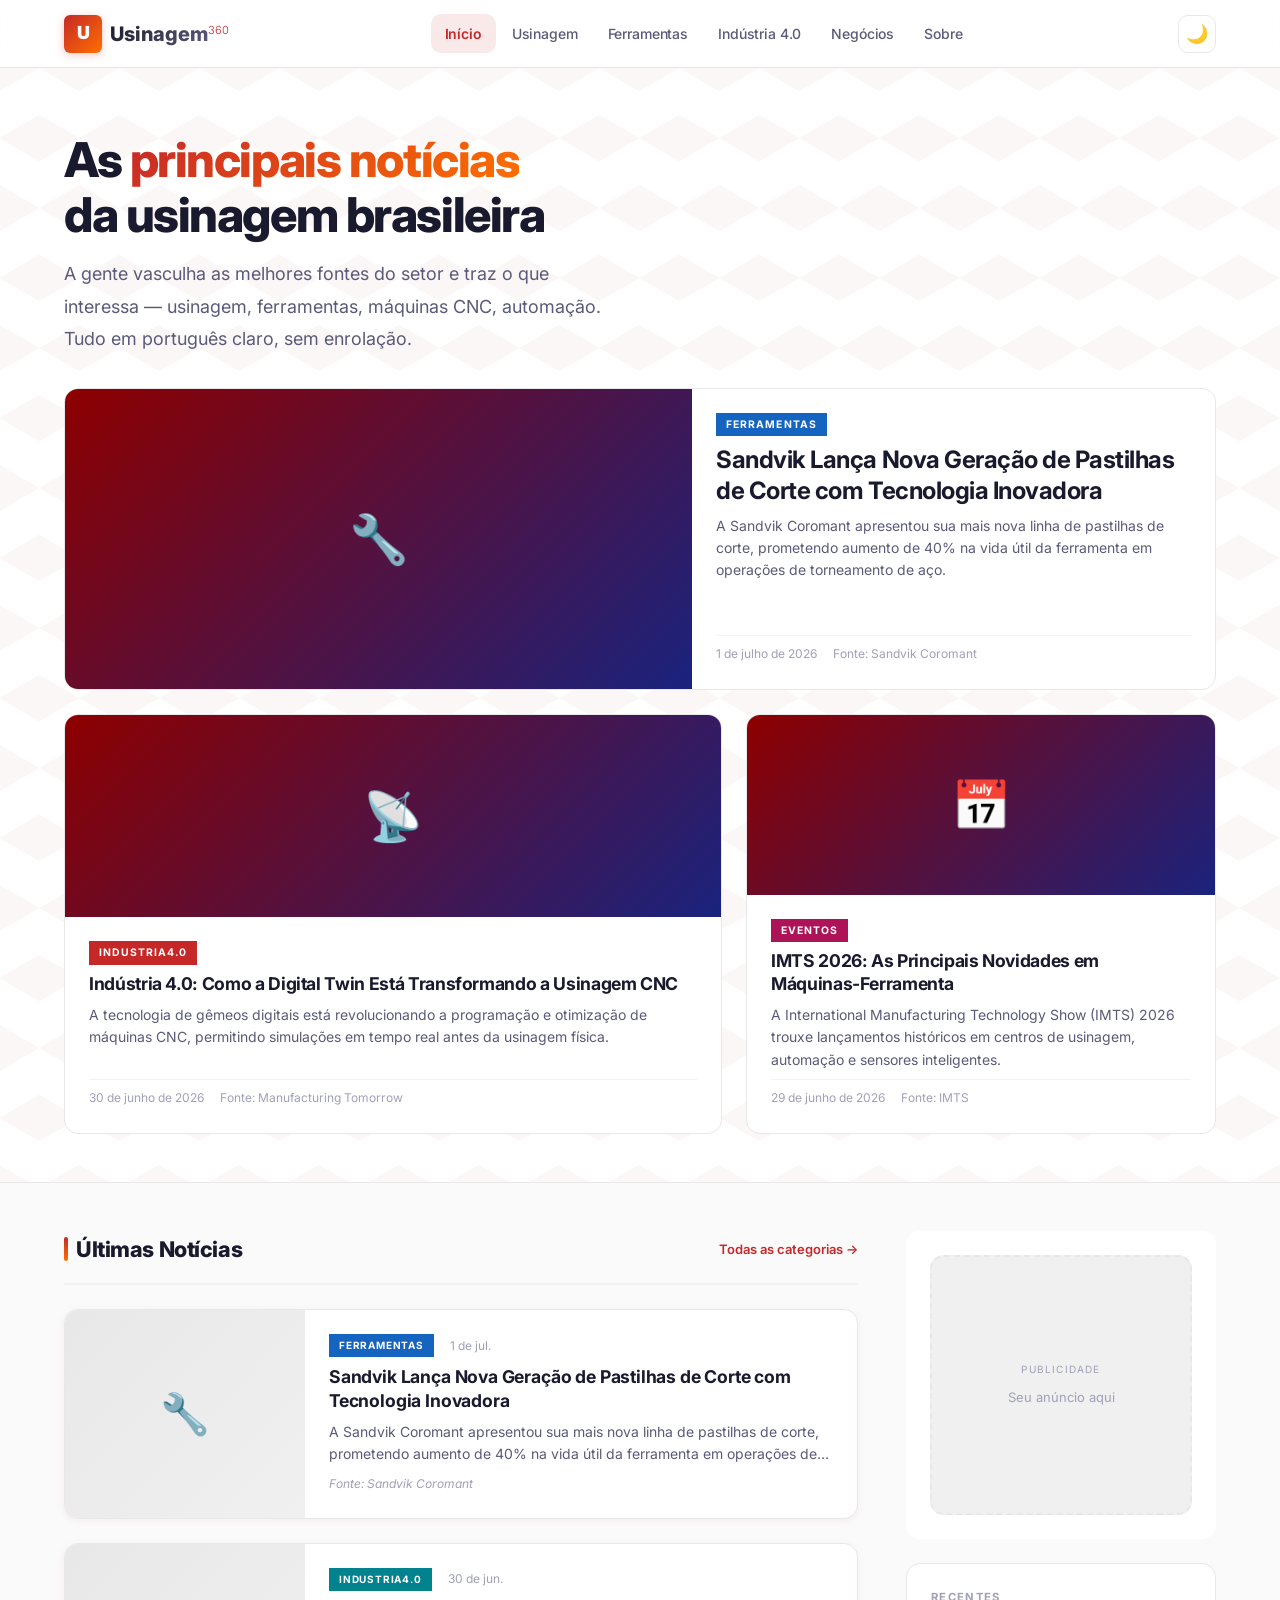
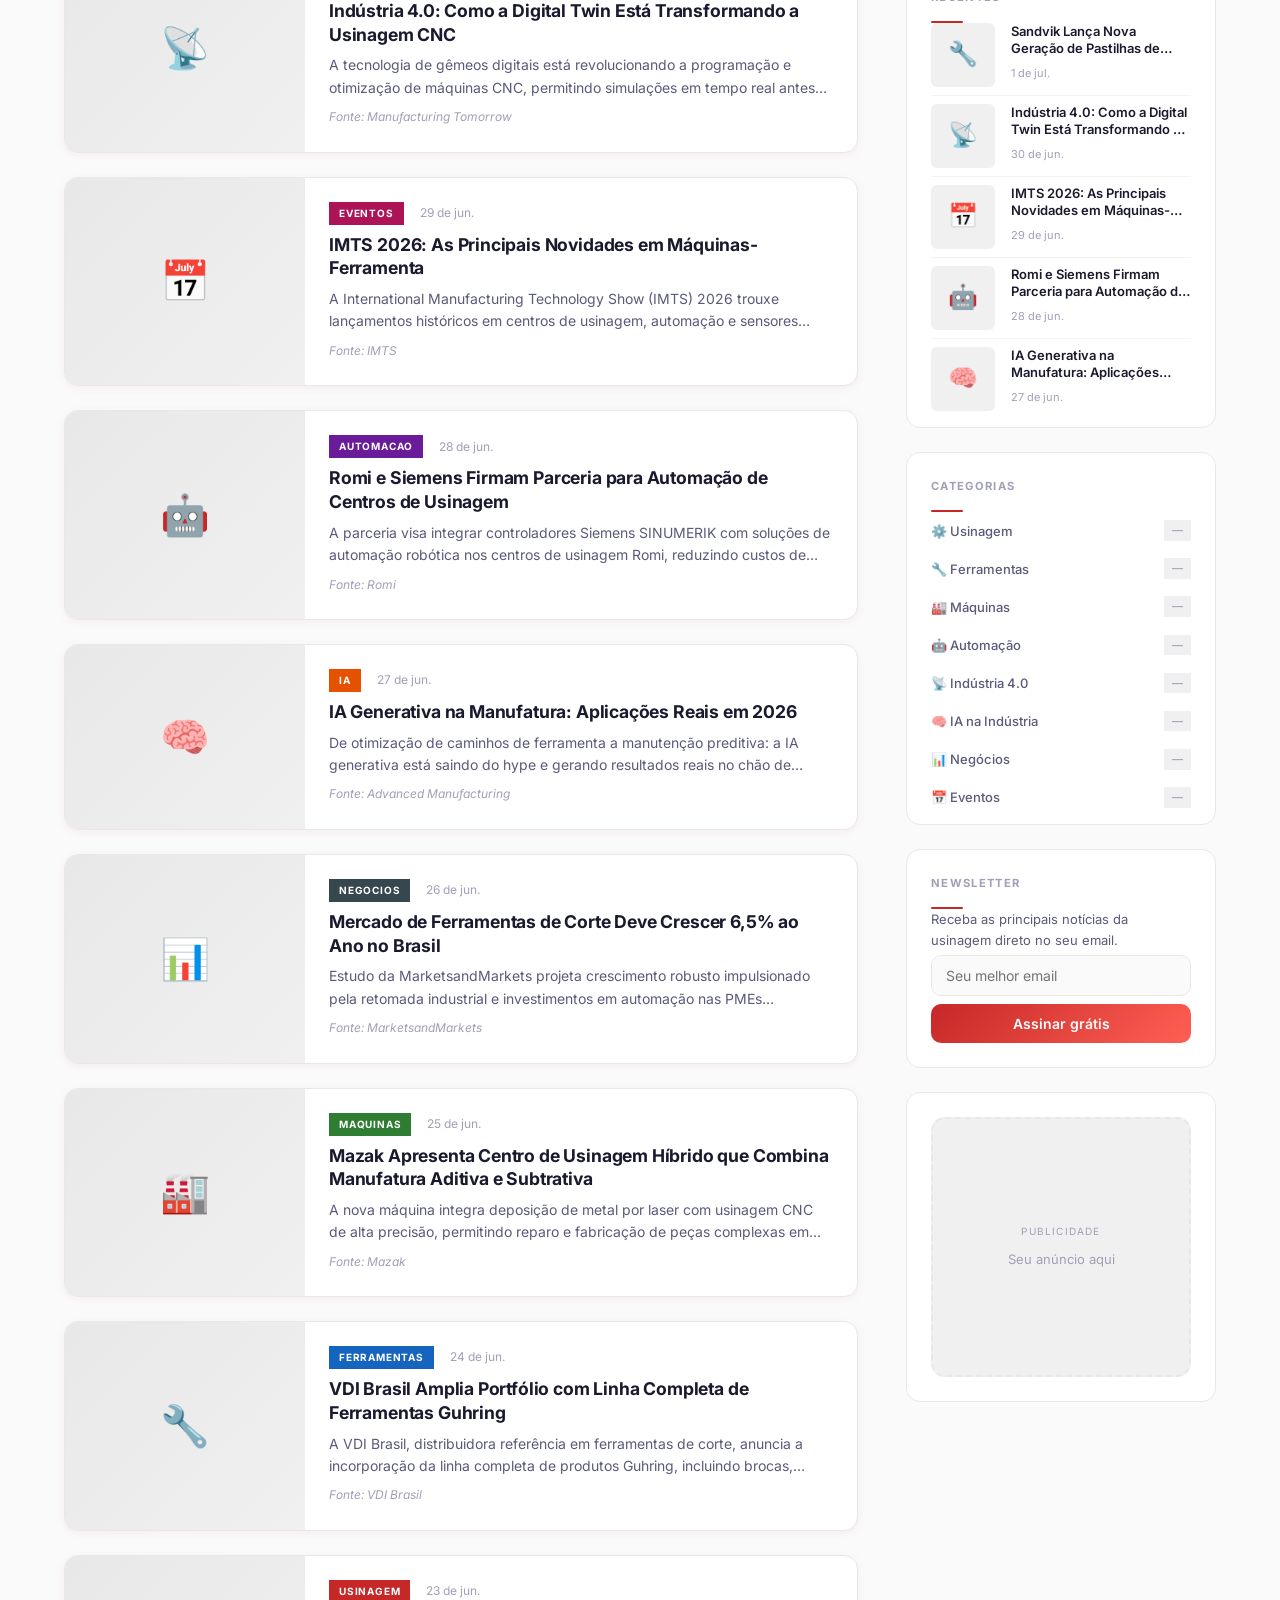
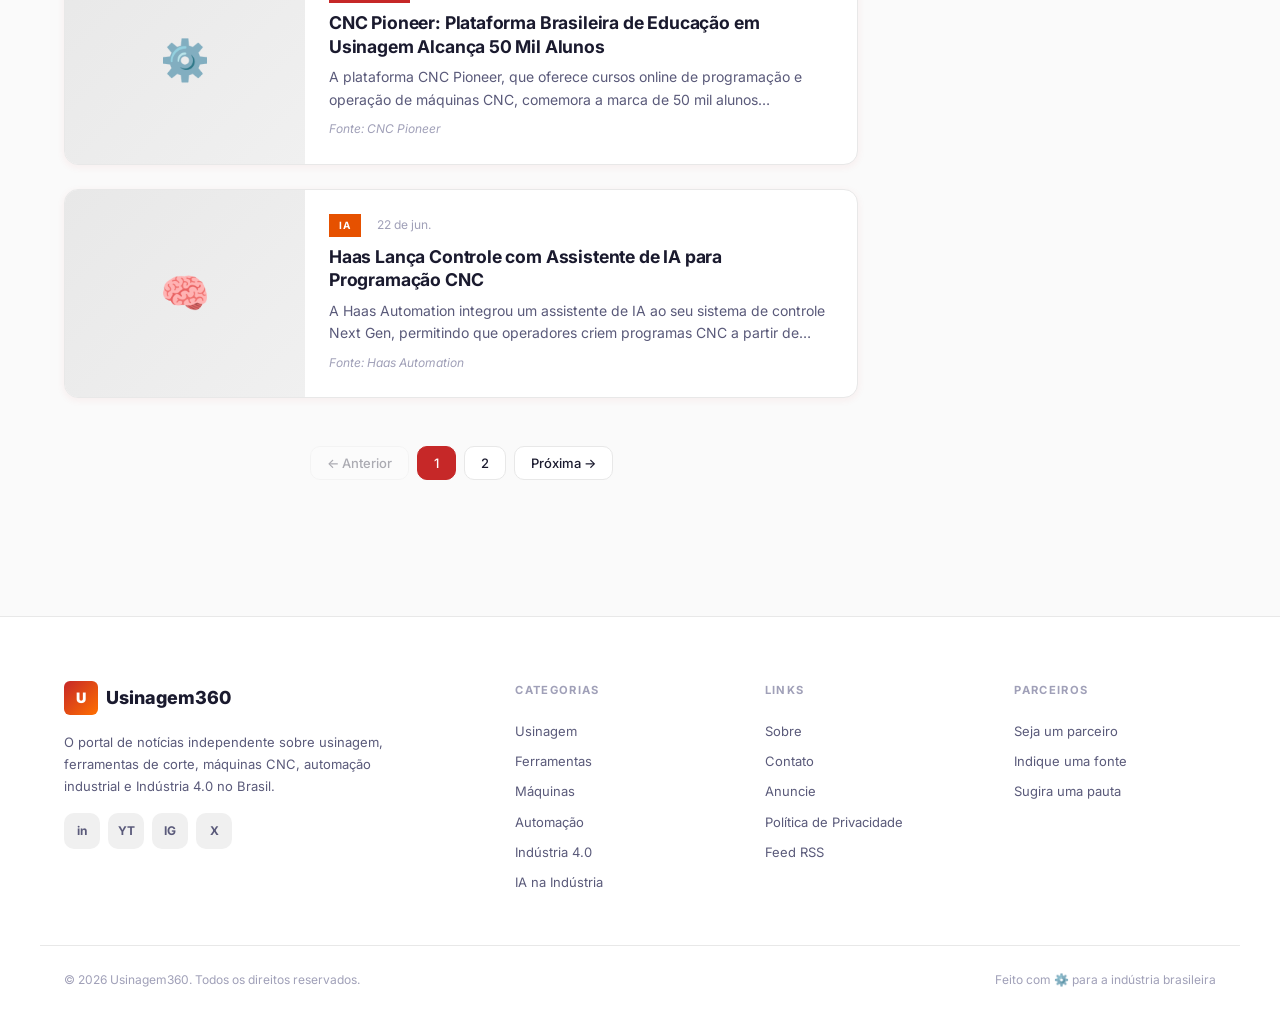
==== commit 17936539: "humaniza textos do site - Sobre: tom mais direto, menos 'missão/valores' institucional - Hero: 'cura" ====
--- a/index.html
+++ b/index.html
@@ -57,8 +57,8 @@
         da usinagem brasileira
       </h1>
       <p class="hero__subtitle">
-        Curadoria inteligente dos melhores conteúdos sobre usinagem, ferramentas de corte, 
-        máquinas CNC, automação e Indústria 4.0 — tudo em um só lugar.
+        A gente vasculha as melhores fontes do setor e traz o que interessa — usinagem, 
+        ferramentas, máquinas CNC, automação. Tudo em português claro, sem enrolação.
       </p>
 
       <!-- Featured Posts -->
@@ -217,10 +217,10 @@
     </div>
   </footer>
 
-  <script src="public/js/config.js"></script>
-  <script src="public/js/theme.js"></script>
-  <script src="public/js/main.js"></script>
-  <script src="public/js/posts.js"></script>
+  <script src="public/js/config.js?v2"></script>
+  <script src="public/js/theme.js?v2"></script>
+  <script src="public/js/main.js?v2"></script>
+  <script src="public/js/posts.js?v2"></script>
 </body>
 </html>
 
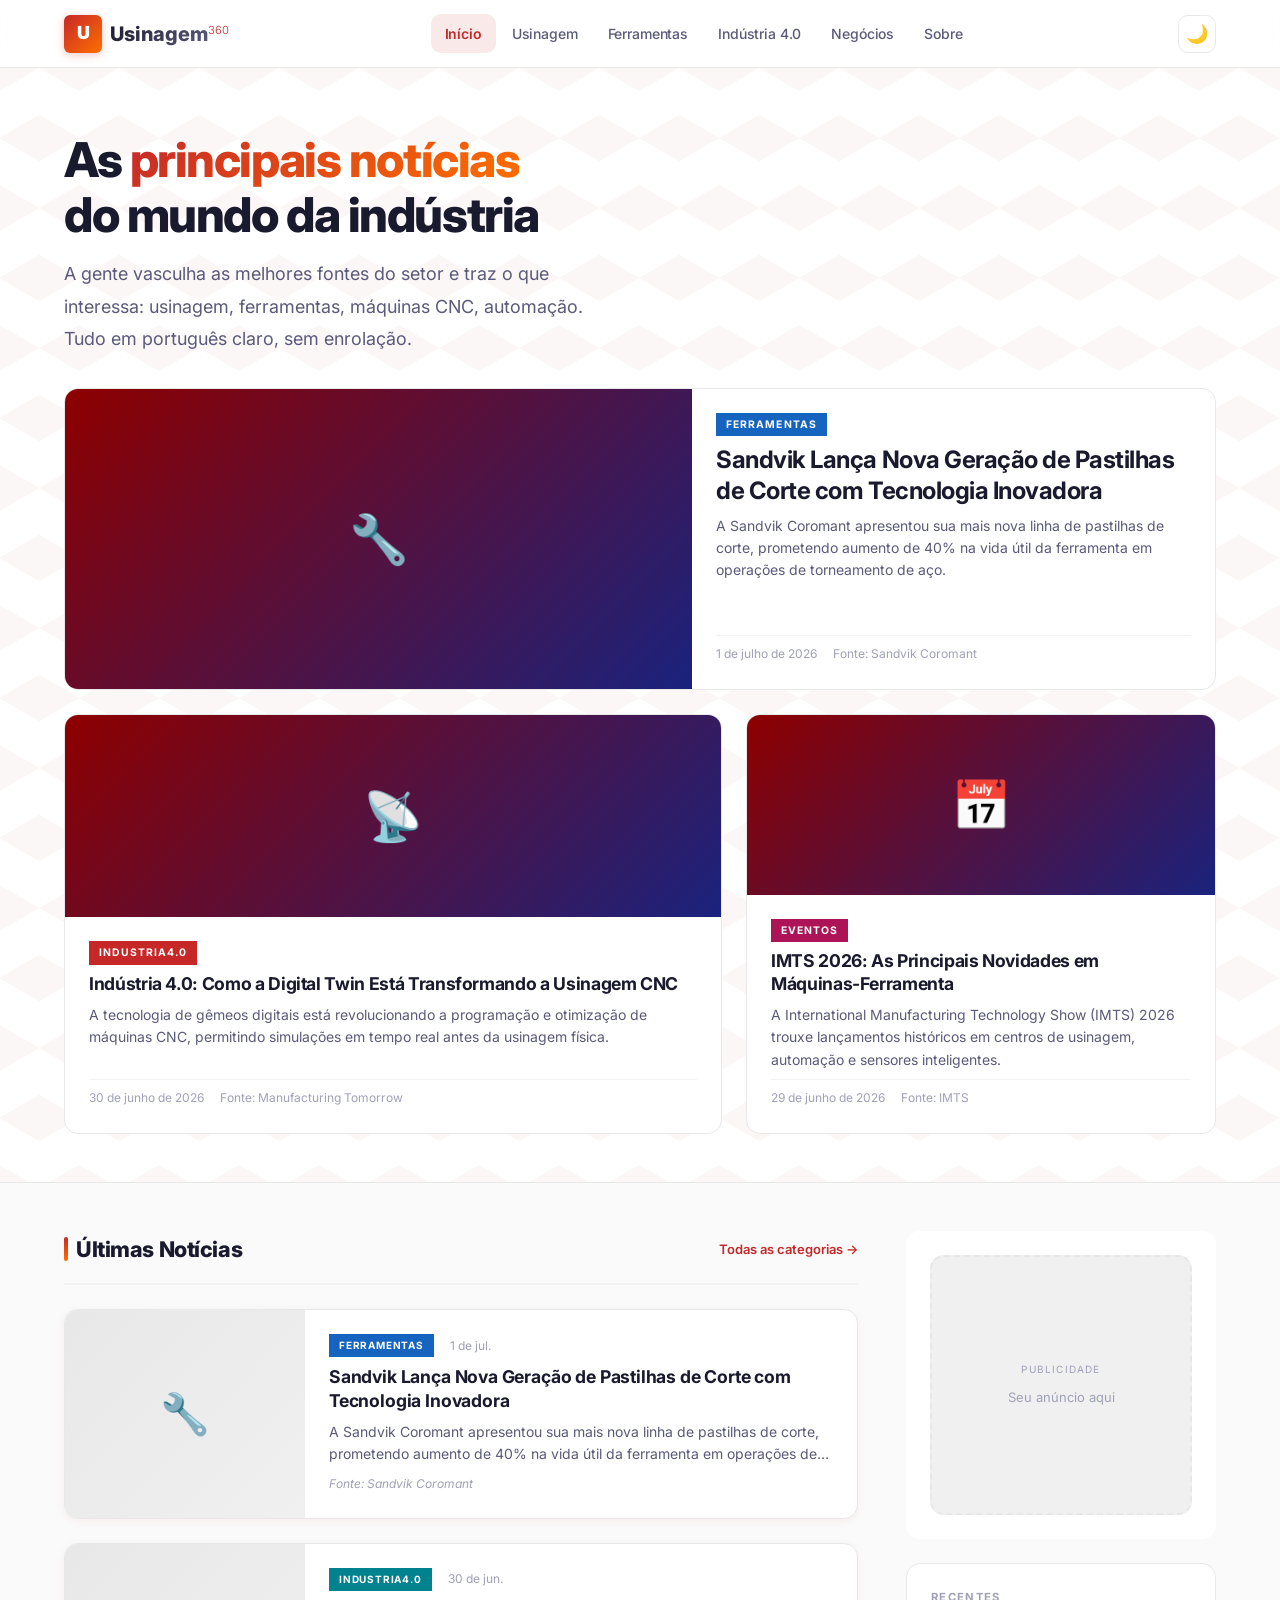
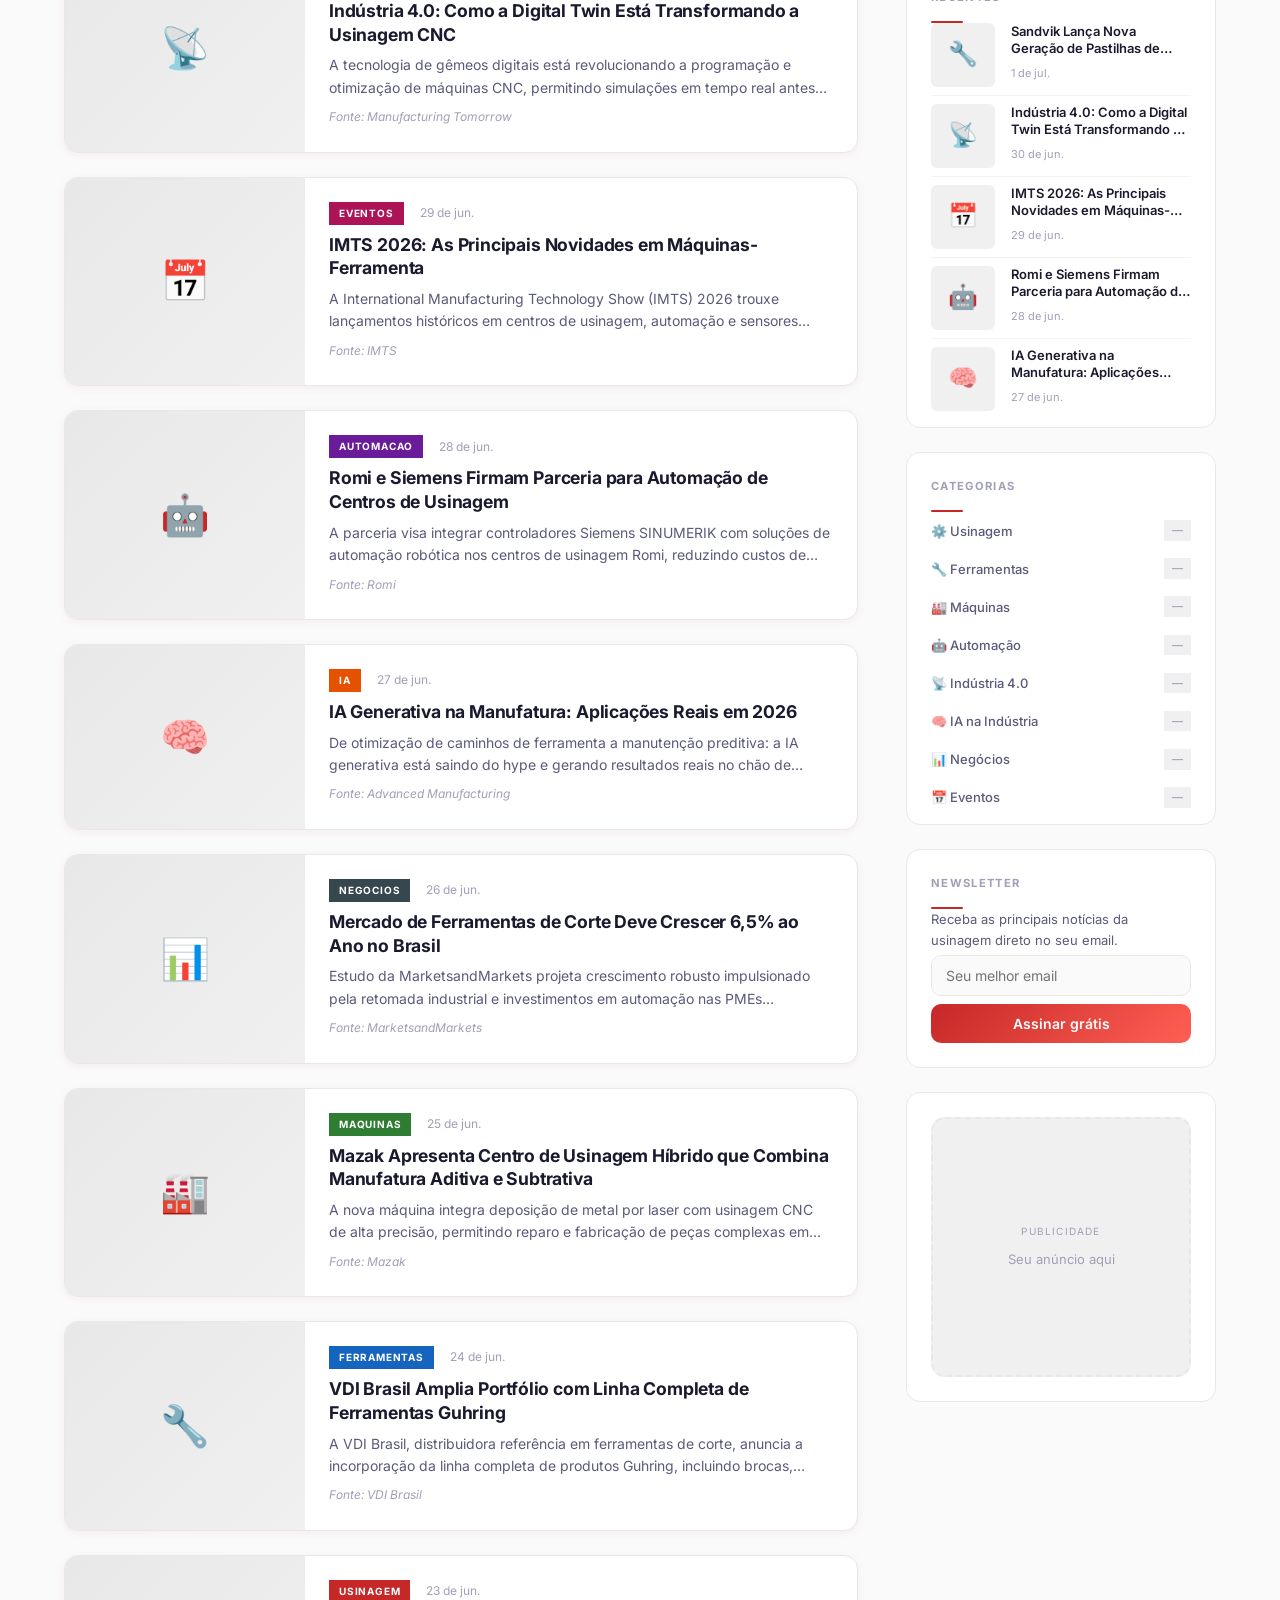
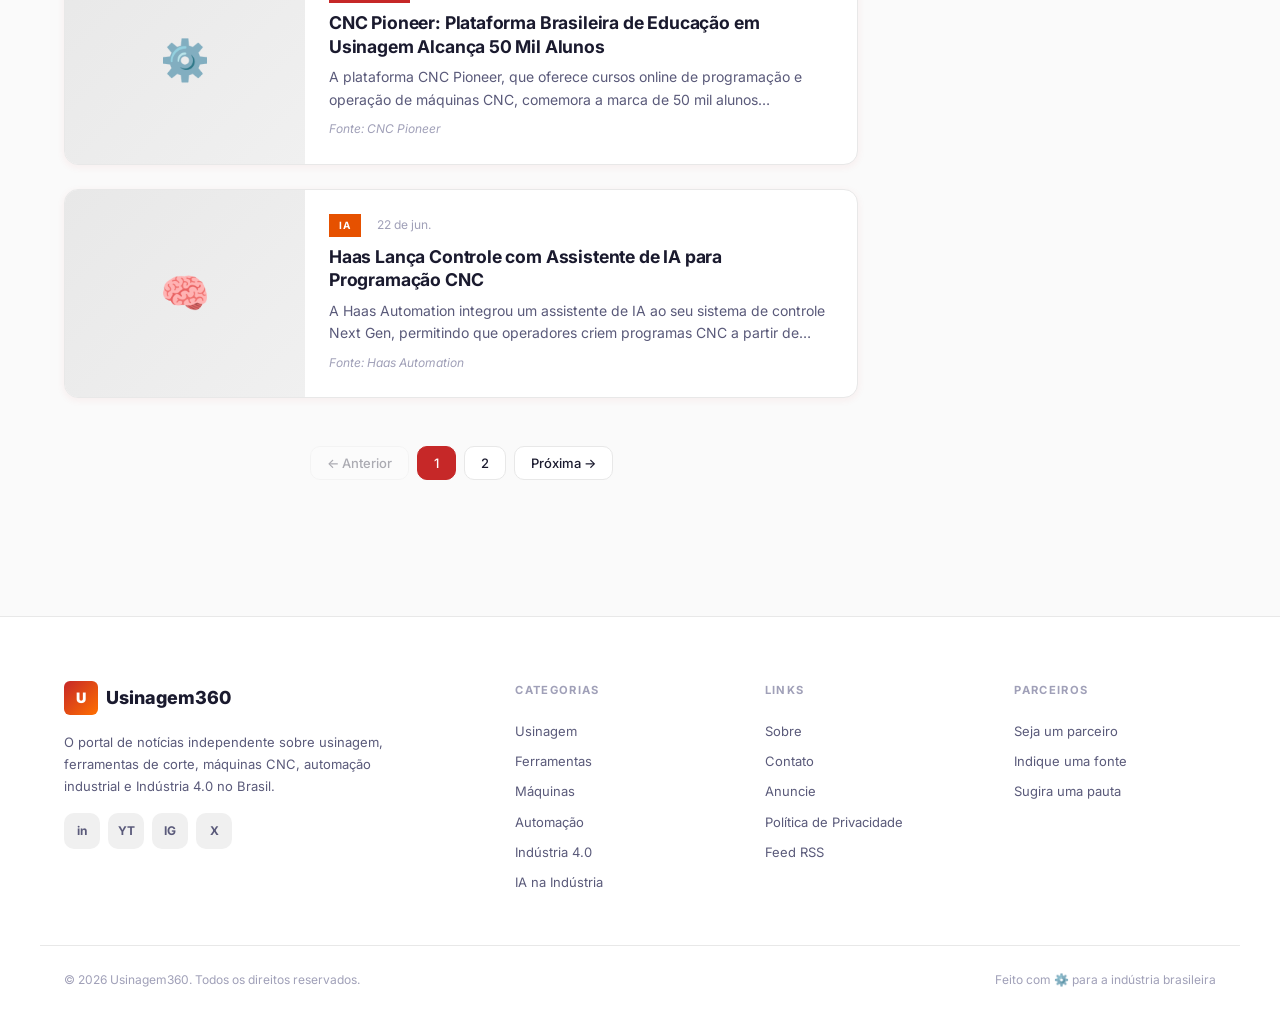
==== commit 003a07e6: "corrige headline e remove travessões - Hero: 'da usinagem brasileira' → 'do mundo da indústria' - Su" ====
--- a/index.html
+++ b/index.html
@@ -3,14 +3,14 @@
 <head>
   <meta charset="UTF-8">
   <meta name="viewport" content="width=device-width, initial-scale=1.0">
-  <meta name="description" content="Usinagem360 — Sua fonte de notícias sobre usinagem, ferramentas, máquinas, automação, Indústria 4.0, IA na indústria e negócios do setor industrial brasileiro.">
+  <meta name="description" content="Usinagem360, sua fonte de notícias sobre usinagem, ferramentas, máquinas, automação, Indústria 4.0, IA na indústria e negócios do setor industrial brasileiro.">
   <meta name="keywords" content="usinagem, notícias usinagem, ferramentas de corte, máquinas CNC, automação industrial, indústria 4.0, IA indústria">
-  <meta property="og:title" content="Usinagem360 — Notícias de Usinagem, Indústria e Tecnologia">
+  <meta property="og:title" content="Usinagem360 | Notícias de Usinagem, Indústria e Tecnologia">
   <meta property="og:description" content="Sua fonte de notícias sobre usinagem, ferramentas, máquinas, automação e Indústria 4.0 no Brasil.">
   <meta property="og:type" content="website">
   <meta property="og:url" content="https://usinagem360.com">
   <meta name="twitter:card" content="summary_large_image">
-  <title>Usinagem360 — Notícias de Usinagem, Indústria e Tecnologia</title>
+  <title>Usinagem360 | Notícias de Usinagem, Indústria e Tecnologia</title>
   <script>document.documentElement.style.setProperty('--site-base', `/${(window.location.pathname.match(/^\/([^/]+)/)||[])[1]||''}`.replace(/\/$/,'')||'');</script>
   <link rel="stylesheet" href="public/css/style.css">
   <link rel="icon" type="image/svg+xml" href="data:image/svg+xml,<svg xmlns='http://www.w3.org/2000/svg' viewBox='0 0 100 100'><text y='.9em' font-size='90'>⚙️</text></svg>">
@@ -54,11 +54,12 @@
     <div class="hero__inner">
       <h1 class="hero__headline">
         As <span class="hero__headline-highlight">principais notícias</span><br>
-        da usinagem brasileira
+        do mundo da indústria
       </h1>
       <p class="hero__subtitle">
-        A gente vasculha as melhores fontes do setor e traz o que interessa — usinagem, 
-        ferramentas, máquinas CNC, automação. Tudo em português claro, sem enrolação.
+        A gente vasculha as melhores fontes do setor e traz o que interessa:
+        usinagem, ferramentas, máquinas CNC, automação. Tudo em português claro,
+        sem enrolação.
       </p>
 
       <!-- Featured Posts -->
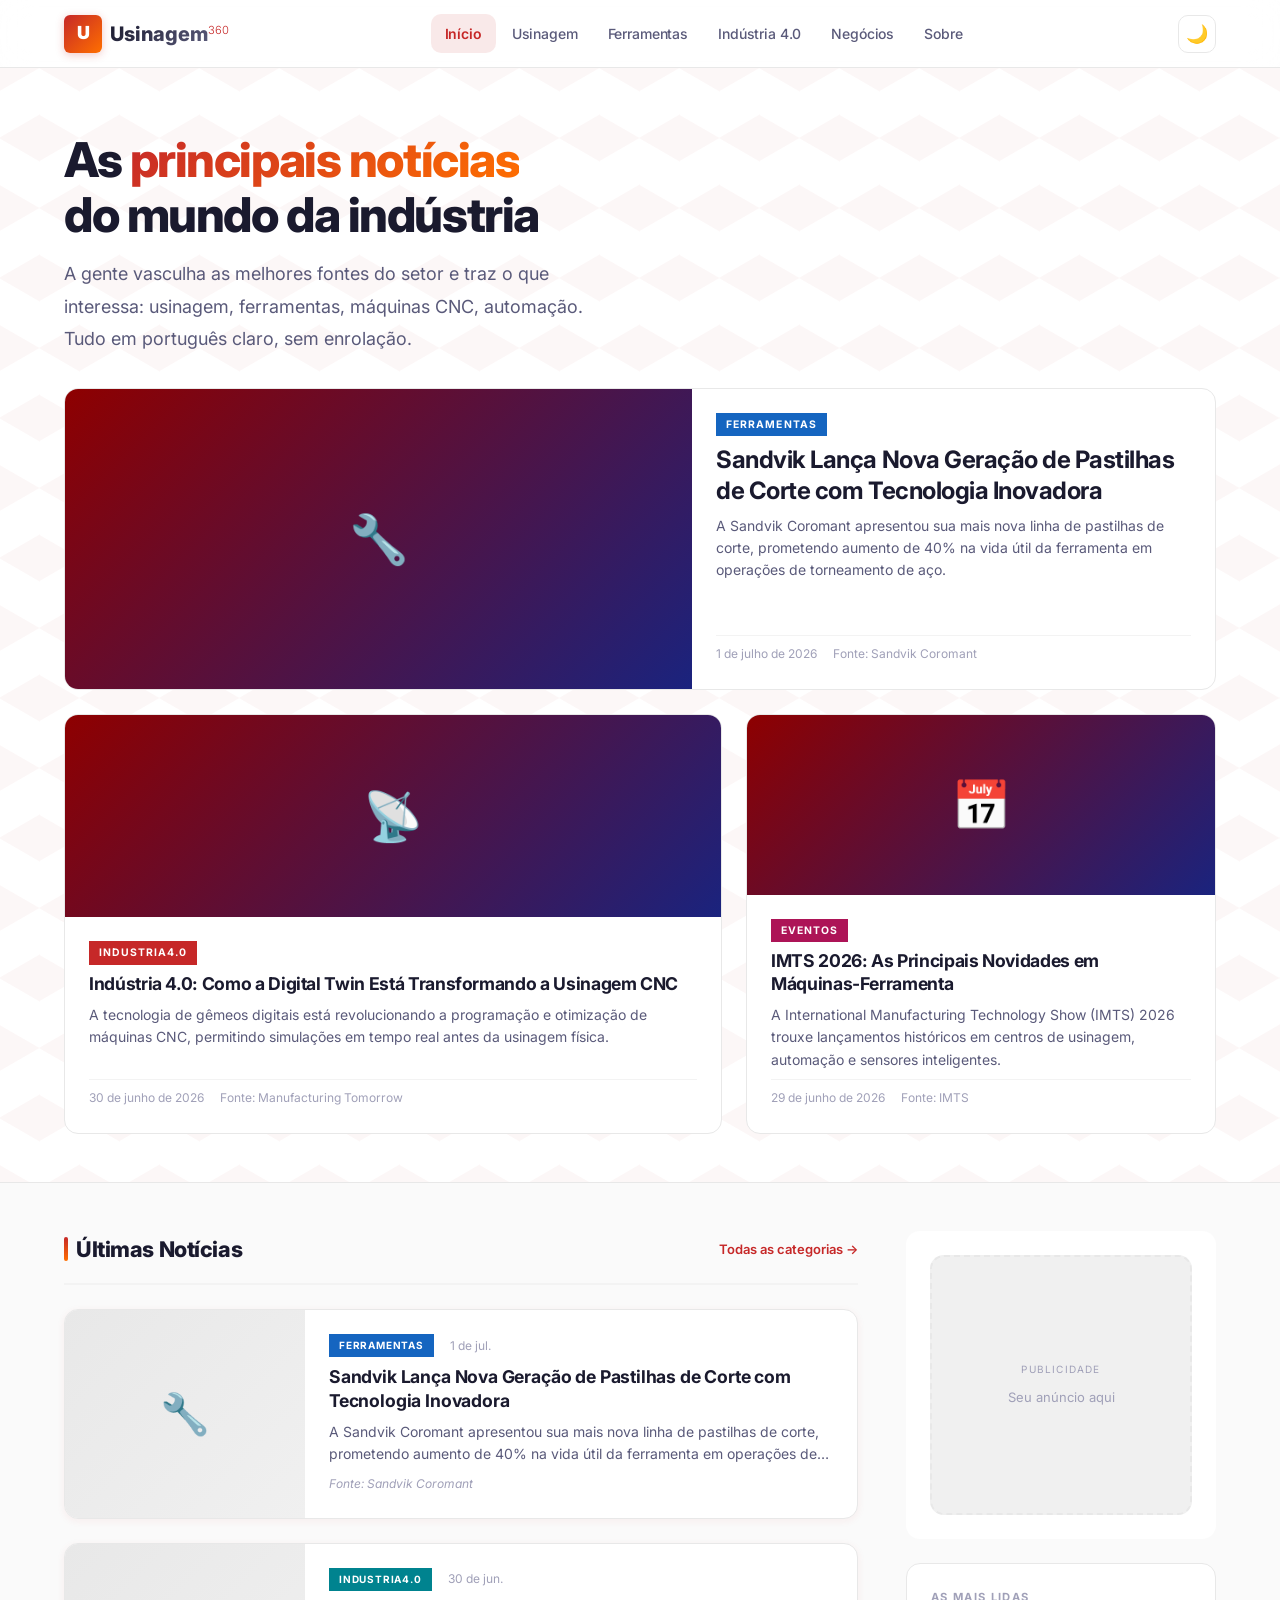
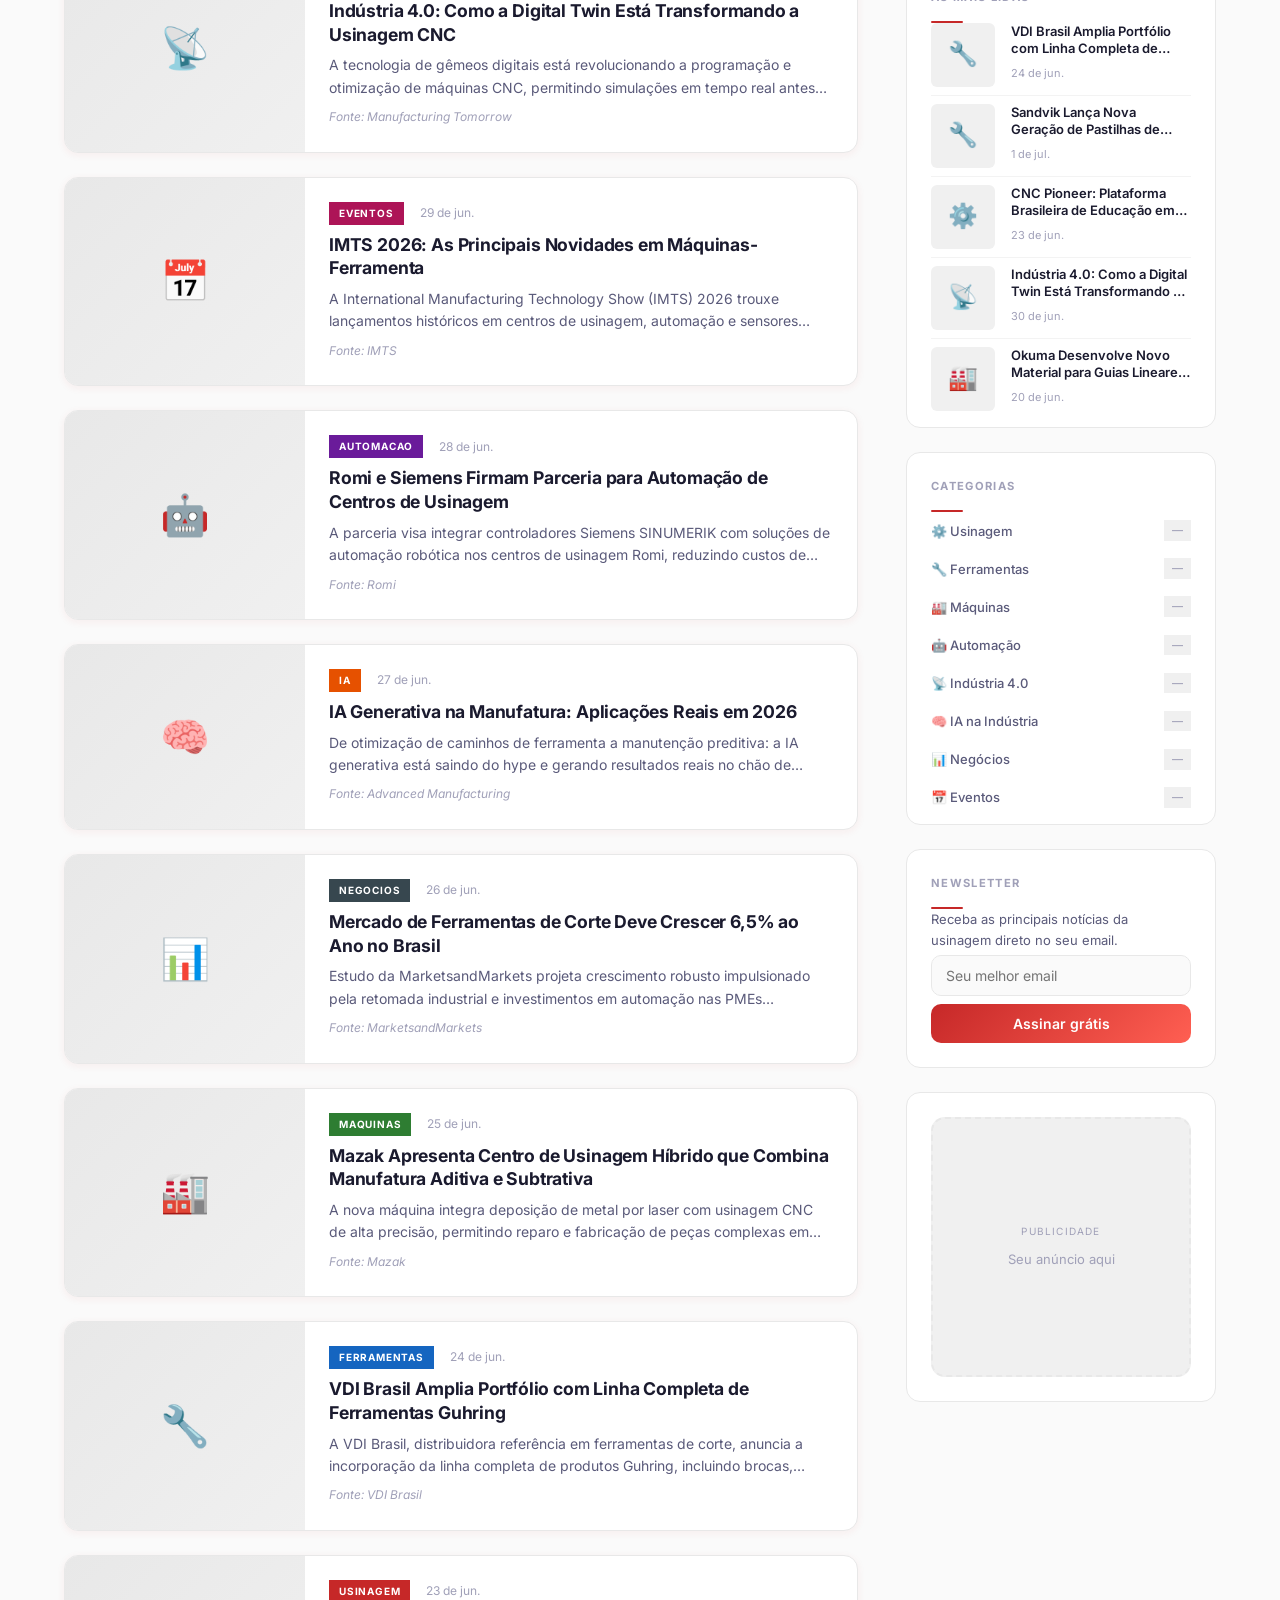
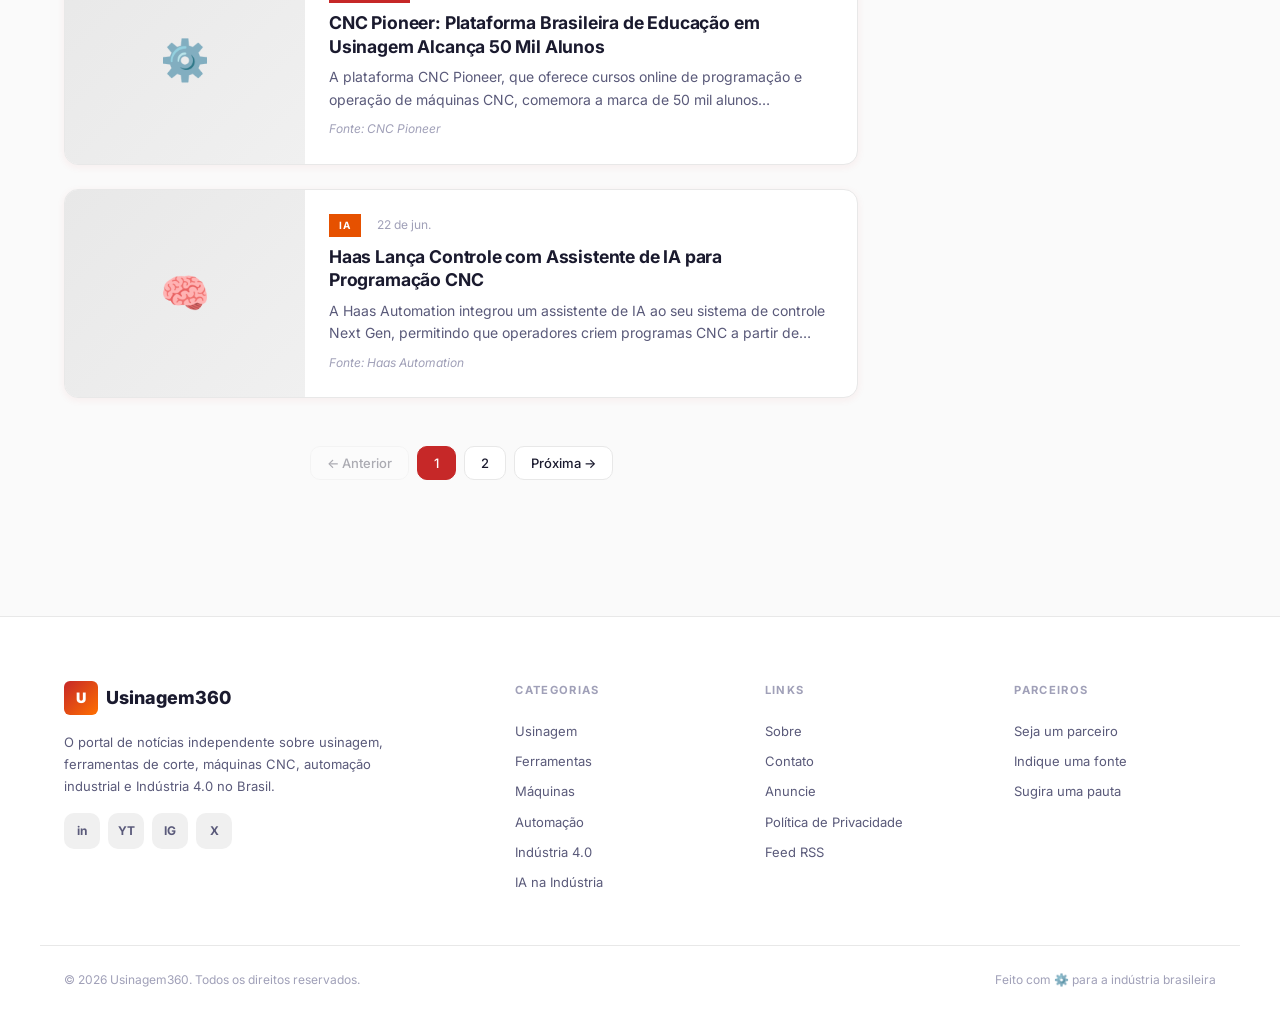
==== commit c00213c8: "sidebar: 'Recentes' → 'As mais lidas' com ordem aleatória Evita repetição visual com a grid 'Últimas" ====
--- a/index.html
+++ b/index.html
@@ -104,7 +104,7 @@
 
       <!-- Recentes -->
       <div class="sidebar__card">
-        <h3 class="sidebar__title">Recentes</h3>
+        <h3 class="sidebar__title">As mais lidas</h3>
         <div id="sidebar-recent">
           <div class="loading-spinner" style="padding:16px 0">Carregando...</div>
         </div>
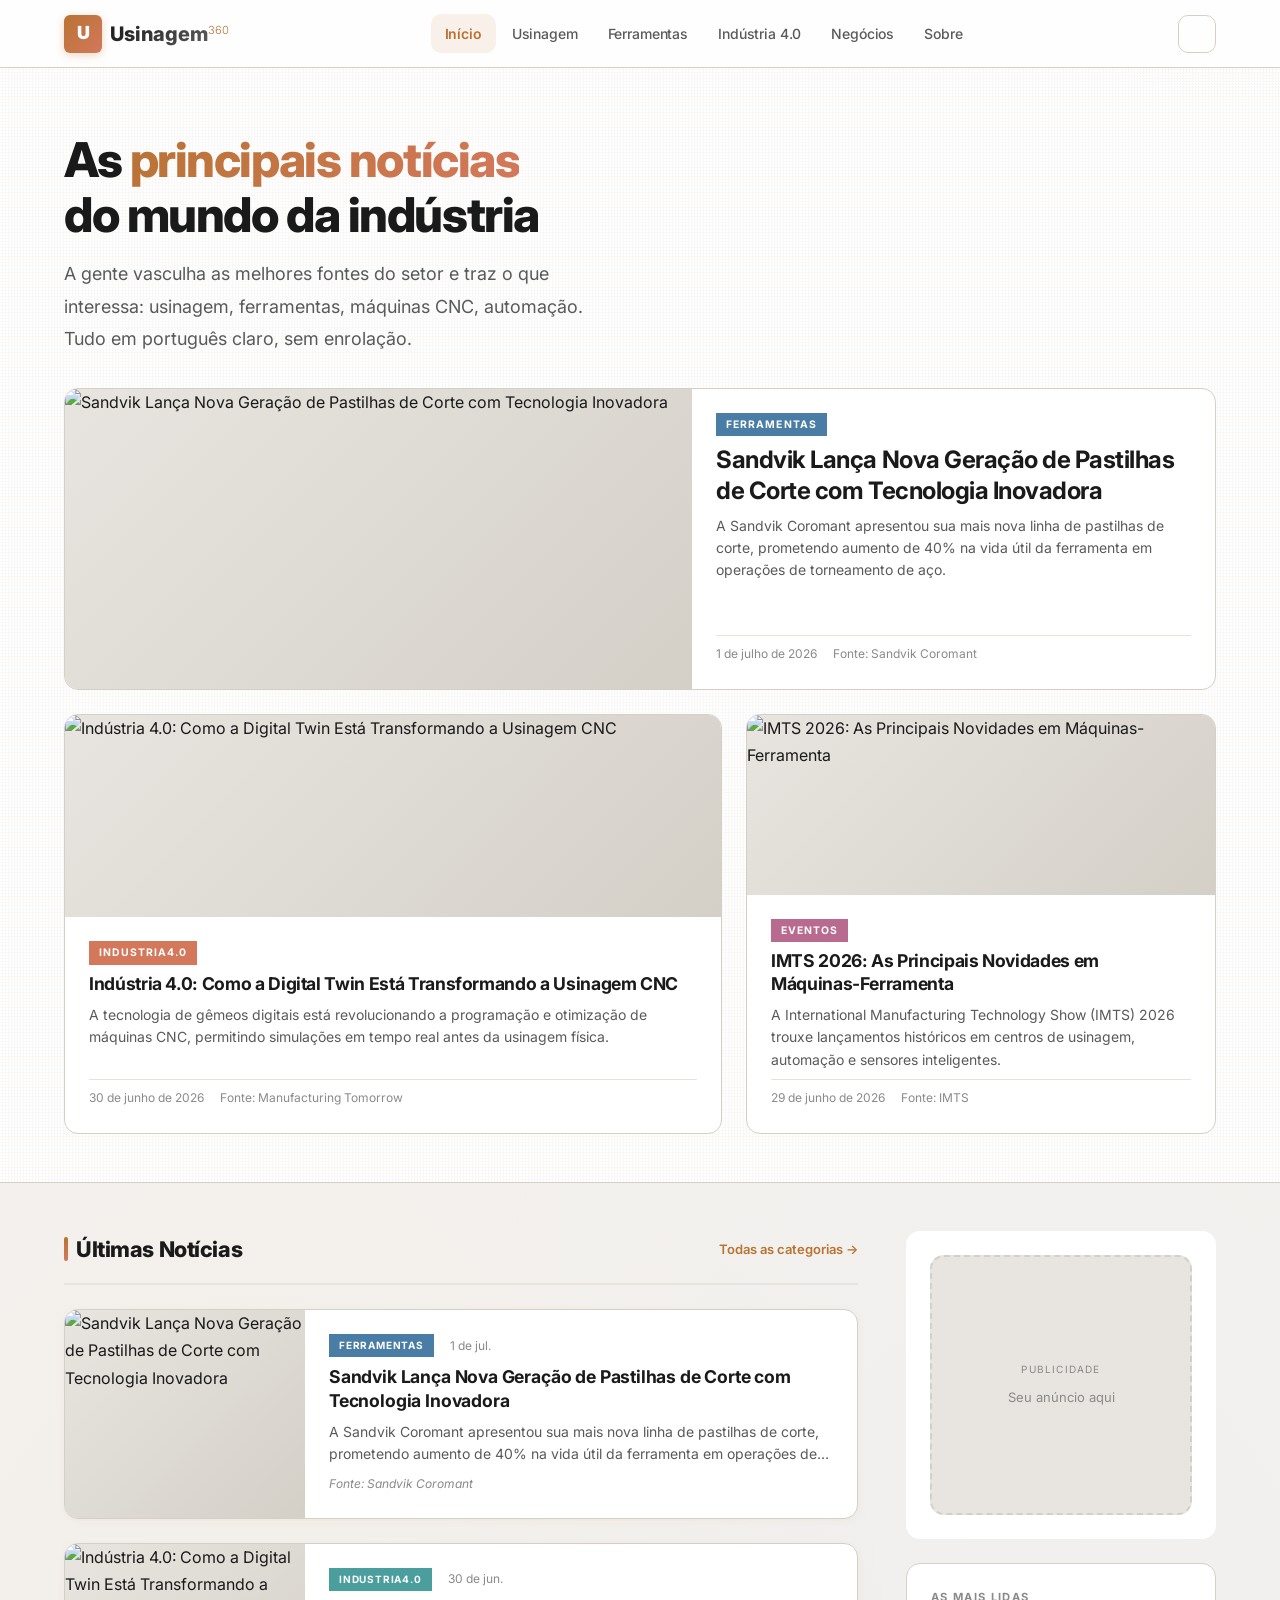
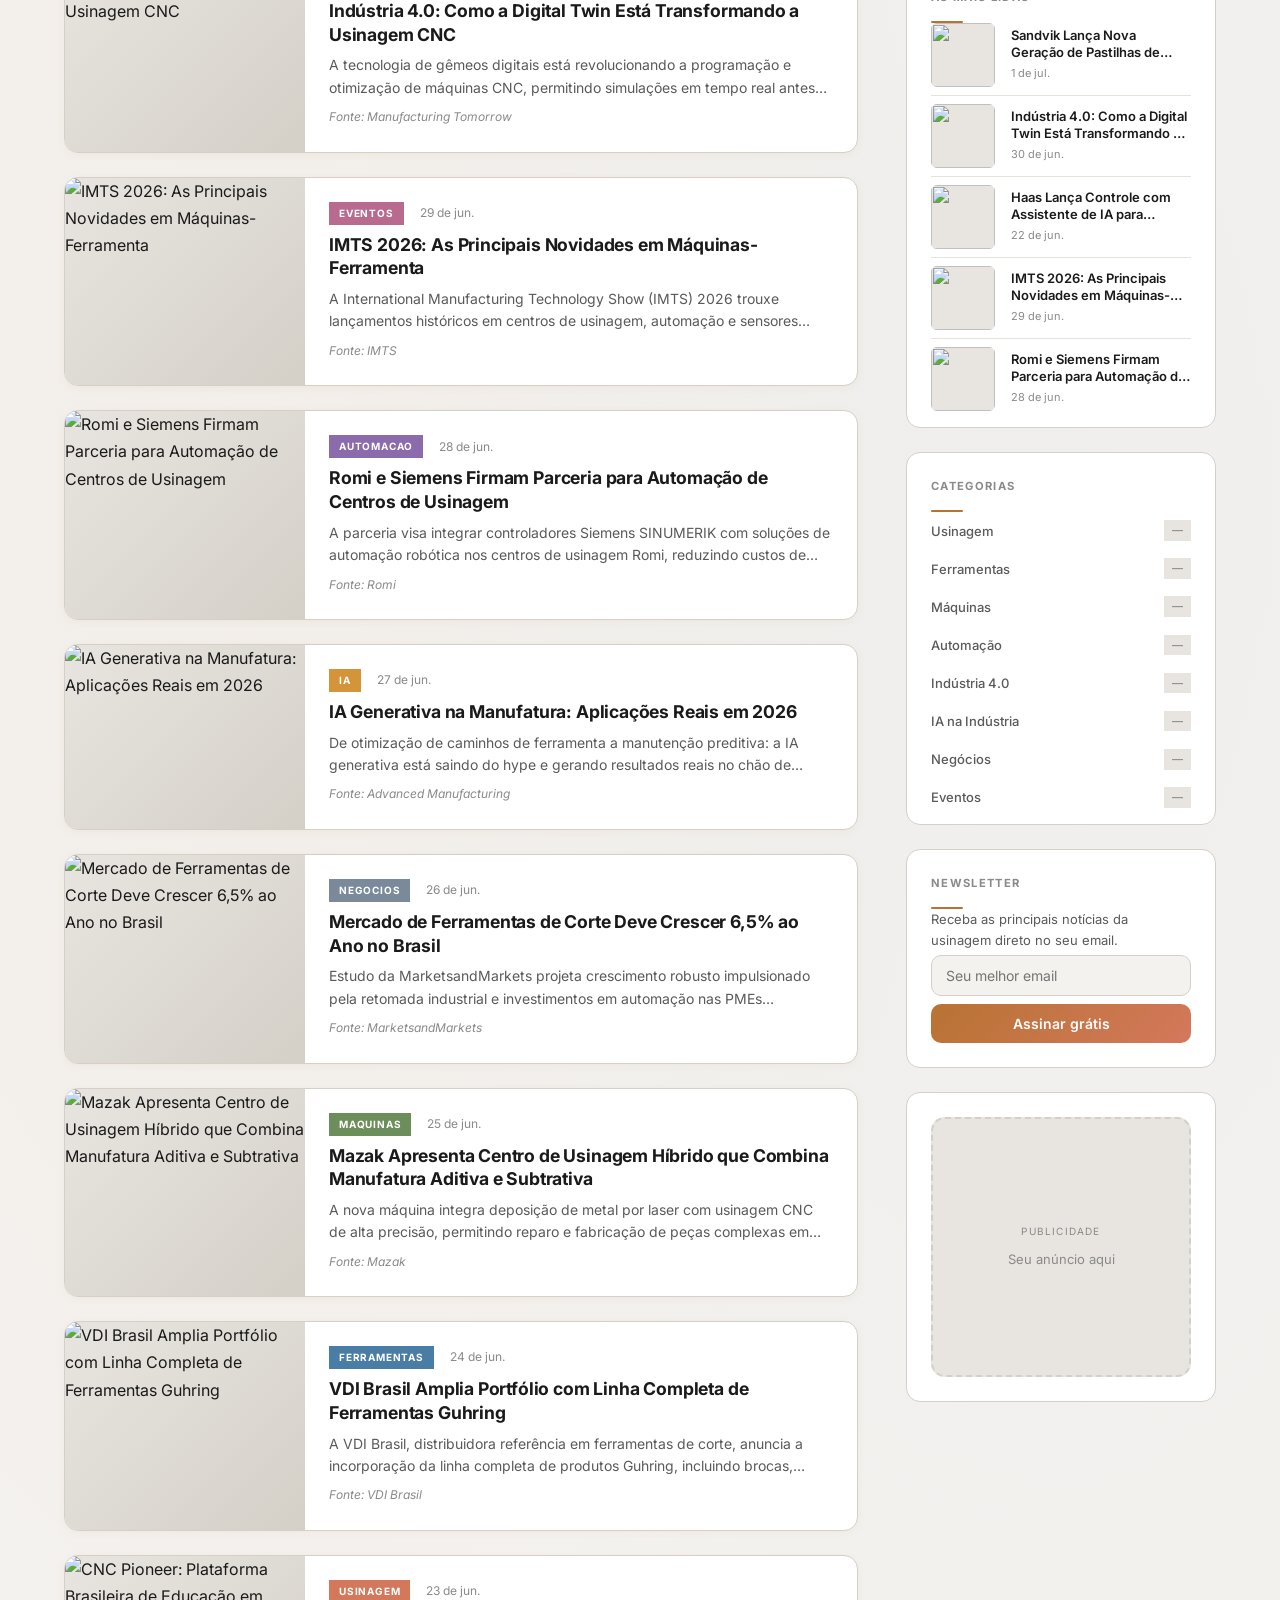
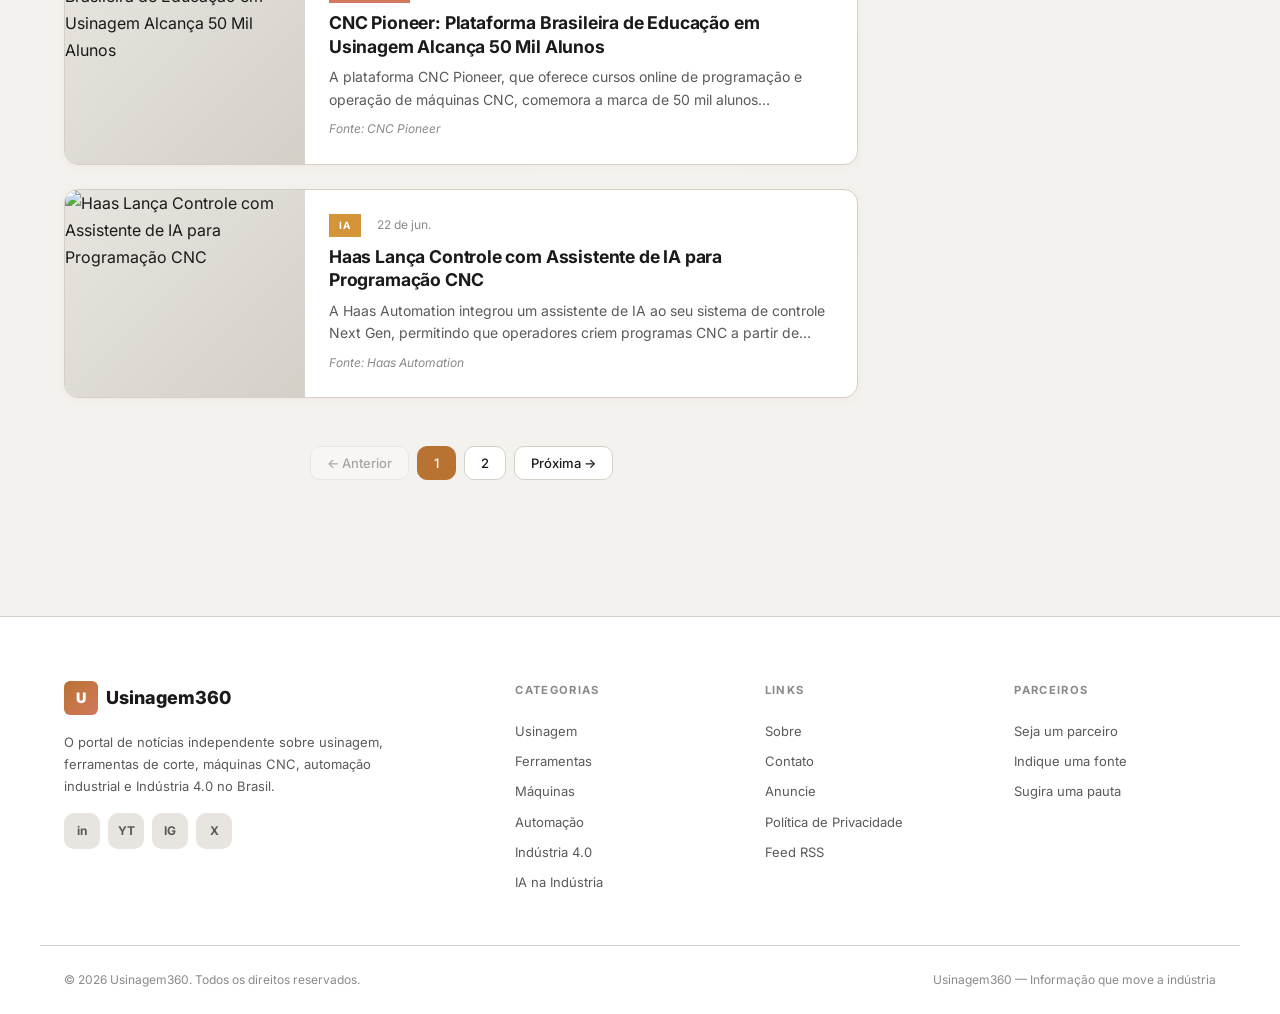
==== commit b7b5324b: "remove emojis restantes: tema, categorias, footer - Botão de tema: 🌙/☀️ → fi-rr-moon / fi-rr-sun (Fl" ====
--- a/index.html
+++ b/index.html
@@ -39,7 +39,7 @@
 
       <div style="display:flex;align-items:center;gap:8px">
         <button class="theme-toggle" onclick="window.toggleTheme()" aria-label="Alternar tema">
-          <span class="theme-toggle__icon" id="theme-toggle-icon">🌙</span>
+          <span class="theme-toggle__icon" id="theme-toggle-icon"><i class="fi-rr-moon" style="font-size:1.2rem;line-height:1"></i></span>
         </button>
         <button class="header__mobile-toggle" id="mobile-toggle" aria-label="Menu">☰</button>
       </div>
@@ -115,35 +115,35 @@
         <h3 class="sidebar__title">Categorias</h3>
         <div class="sidebar__categories">
           <a href="/categoria/usinagem/" class="sidebar__category">
-            <span>⚙️ Usinagem</span>
+            <span>Usinagem</span>
             <span class="sidebar__category-count">—</span>
           </a>
           <a href="/categoria/ferramentas/" class="sidebar__category">
-            <span>🔧 Ferramentas</span>
+            <span>Ferramentas</span>
             <span class="sidebar__category-count">—</span>
           </a>
           <a href="/categoria/maquinas/" class="sidebar__category">
-            <span>🏭 Máquinas</span>
+            <span>Máquinas</span>
             <span class="sidebar__category-count">—</span>
           </a>
           <a href="/categoria/automacao/" class="sidebar__category">
-            <span>🤖 Automação</span>
+            <span>Automação</span>
             <span class="sidebar__category-count">—</span>
           </a>
           <a href="/categoria/industria4.0/" class="sidebar__category">
-            <span>📡 Indústria 4.0</span>
+            <span>Indústria 4.0</span>
             <span class="sidebar__category-count">—</span>
           </a>
           <a href="/categoria/ia/" class="sidebar__category">
-            <span>🧠 IA na Indústria</span>
+            <span>IA na Indústria</span>
             <span class="sidebar__category-count">—</span>
           </a>
           <a href="/categoria/negocios/" class="sidebar__category">
-            <span>📊 Negócios</span>
+            <span>Negócios</span>
             <span class="sidebar__category-count">—</span>
           </a>
           <a href="/categoria/eventos/" class="sidebar__category">
-            <span>📅 Eventos</span>
+            <span>Eventos</span>
             <span class="sidebar__category-count">—</span>
           </a>
         </div>
@@ -214,7 +214,7 @@
     </div>
     <div class="footer__bottom">
       <span>&copy; <span id="current-year">2025</span> Usinagem360. Todos os direitos reservados.</span>
-      <span>Feito com ⚙️ para a indústria brasileira</span>
+      <span>Usinagem360 — Informação que move a indústria</span>
     </div>
   </footer>
 
--- a/public/css/style.css
+++ b/public/css/style.css
@@ -1,43 +1,47 @@
 /* ============================================
-   Usinagem360 — Design System v2
-   Tema: Industrial (60%) + Moderno (40%)
+   Usinagem360 — Industrial Design System v3
+   Tema: Aço & Chão de Fábrica
    ============================================ */
 
 /* ---- Fontes ---- */
 @import url('https://fonts.googleapis.com/css2?family=Inter:wght@300;400;500;600;700;800;900&family=JetBrains+Mono:wght@400;500&display=swap');
 @import url('https://fonts.googleapis.com/css2?family=DM+Serif+Display:ital@0;1&display=swap');
 
-/* ---- Variáveis do Tema Claro (padrão) ---- */
+/* ---- Flaticon UIcons ---- */
+@import url('https://cdn-uicons.flaticon.com/2.6.0/uicons-regular-rounded/css/uicons-regular-rounded.css');
+@import url('https://cdn-uicons.flaticon.com/2.6.0/uicons-bold-rounded/css/uicons-bold-rounded.css');
+
+/* ---- Variáveis do Tema Claro ---- */
 :root {
-  --color-primary: #C62828;
-  --color-primary-dark: #8E0000;
-  --color-primary-light: #FF5F52;
-  --color-primary-subtle: #FFF5F5;
-  --color-secondary: #1A237E;
-  --color-secondary-light: #534BAE;
-  --color-accent: #FF6F00;
-  --color-accent-light: #FFA040;
-
-  --color-bg: #FAFAFA;
-  --color-surface: #FFFFFF;
-  --color-surface-hover: #F7F7F7;
-  --color-surface-alt: #F0F0F0;
-  --color-border: #E8E8E8;
-  --color-border-light: #F3F3F3;
-
-  --color-text: #1A1A2E;
-  --color-text-secondary: #5A5A7A;
-  --color-text-muted: #A0A0B8;
-  --color-text-inverse: #FFFFFF;
-
-  --cat-usinagem: #C62828;
-  --cat-ferramentas: #1565C0;
-  --cat-maquinas: #2E7D32;
-  --cat-automacao: #6A1B9A;
-  --cat-industria40: #00838F;
-  --cat-ia: #E65100;
-  --cat-negocios: #37474F;
-  --cat-eventos: #AD1457;
+  --color-primary: #B87333;        /* Copper / Bronze */
+  --color-primary-dark: #8B5E24;
+  --color-primary-light: #D4924A;
+  --color-primary-subtle: #1C1510;
+  --color-secondary: #4A7DA5;      /* Steel Blue */
+  --color-secondary-light: #6B9DC5;
+  --color-accent: #D4785C;         /* Oxidized copper */
+  --color-accent-light: #E8997A;
+
+  --color-bg: #0D0F12;
+  --color-surface: #15181E;
+  --color-surface-hover: #1C2028;
+  --color-surface-alt: #1F232D;
+  --color-border: #2A2F3A;
+  --color-border-light: #1F232B;
+
+  --color-text: #E4E8ED;
+  --color-text-secondary: #9AA0AB;
+  --color-text-muted: #6B7280;
+  --color-text-inverse: #0D0F12;
+
+  --cat-usinagem: #D4785C;
+  --cat-ferramentas: #4A7DA5;
+  --cat-maquinas: #6B8E5A;
+  --cat-automacao: #8B6BAB;
+  --cat-industria40: #4A9E9E;
+  --cat-ia: #D4943A;
+  --cat-negocios: #7A8A9A;
+  --cat-eventos: #B86B8E;
 
   --max-width: 1200px;
   --header-height: 68px;
@@ -48,60 +52,77 @@
   --font-serif: 'DM Serif Display', Georgia, serif;
   --font-mono: 'JetBrains Mono', 'Fira Code', monospace;
 
-  --shadow-xs: 0 1px 2px rgba(0,0,0,0.04);
-  --shadow-sm: 0 1px 3px rgba(0,0,0,0.06), 0 1px 2px rgba(0,0,0,0.04);
-  --shadow-md: 0 4px 12px rgba(0,0,0,0.07), 0 2px 4px rgba(0,0,0,0.03);
-  --shadow-lg: 0 10px 24px rgba(0,0,0,0.08), 0 4px 8px rgba(0,0,0,0.04);
-  --shadow-xl: 0 20px 32px rgba(0,0,0,0.10), 0 8px 12px rgba(0,0,0,0.04);
-  --shadow-card: 0 2px 8px rgba(198,40,40,0.06);
-  --shadow-card-hover: 0 8px 24px rgba(198,40,40,0.12);
-
-  --radius-sm: 6px; --radius-md: 10px; --radius-lg: 14px; --radius-xl: 18px;
-}
-
-[data-theme="dark"] {
-  --color-primary: #EF5350;
-  --color-primary-dark: #C62828;
-  --color-primary-light: #FF8A80;
-  --color-primary-subtle: #2A1515;
-  --color-secondary: #7986CB;
-  --color-accent: #FFB74D;
-
-  --color-bg: #0B0E14;
-  --color-surface: #131820;
-  --color-surface-hover: #1A2130;
-  --color-surface-alt: #1C2333;
-  --color-border: #2A3040;
-  --color-border-light: #1F2636;
-
-  --color-text: #E6EDF3;
-  --color-text-secondary: #8B949E;
-  --color-text-muted: #6B7280;
-
   --shadow-xs: 0 1px 2px rgba(0,0,0,0.3);
   --shadow-sm: 0 1px 3px rgba(0,0,0,0.4);
   --shadow-md: 0 4px 12px rgba(0,0,0,0.5);
   --shadow-lg: 0 10px 24px rgba(0,0,0,0.5);
-  --shadow-xl: 0 20px 32px rgba(0,0,0,0.5);
-  --shadow-card: 0 2px 8px rgba(0,0,0,0.3);
-  --shadow-card-hover: 0 8px 24px rgba(239,83,80,0.15);
-}
-
-@media (prefers-color-scheme: dark) {
-  :root:not([data-theme="light"]) {
-    --color-primary: #EF5350;
-    --color-primary-dark: #C62828;
-    --color-primary-light: #FF8A80;
-    --color-primary-subtle: #2A1515;
-    --color-bg: #0B0E14;
-    --color-surface: #131820;
-    --color-surface-hover: #1A2130;
-    --color-surface-alt: #1C2333;
-    --color-border: #2A3040;
-    --color-border-light: #1F2636;
-    --color-text: #E6EDF3;
-    --color-text-secondary: #8B949E;
-    --color-text-muted: #6B7280;
+  --shadow-xl: 0 20px 32px rgba(0,0,0,0.6);
+  --shadow-card: 0 2px 8px rgba(0,0,0,0.4);
+  --shadow-card-hover: 0 8px 24px rgba(184,115,51,0.15);
+
+  --radius-sm: 6px; --radius-md: 10px; --radius-lg: 14px; --radius-xl: 18px;
+}
+
+/* ---- Tema Claro (opcional) ---- */
+[data-theme="light"] {
+  --color-primary: #B87333;
+  --color-primary-dark: #8B5E24;
+  --color-primary-light: #D4924A;
+  --color-primary-subtle: #FDF6EF;
+  --color-secondary: #3A6B91;
+  --color-secondary-light: #5A8BB1;
+  --color-accent: #D4785C;
+
+  --color-bg: #F4F2EF;
+  --color-surface: #FFFFFF;
+  --color-surface-hover: #F0EEEA;
+  --color-surface-alt: #E8E5E0;
+  --color-border: #D4D0C8;
+  --color-border-light: #E6E2DC;
+
+  --color-text: #1A1A1A;
+  --color-text-secondary: #5A5A5A;
+  --color-text-muted: #8A8A8A;
+  --color-text-inverse: #FFFFFF;
+
+  --shadow-xs: 0 1px 2px rgba(0,0,0,0.04);
+  --shadow-sm: 0 1px 3px rgba(0,0,0,0.06);
+  --shadow-md: 0 4px 12px rgba(0,0,0,0.07);
+  --shadow-lg: 0 10px 24px rgba(0,0,0,0.08);
+  --shadow-xl: 0 20px 32px rgba(0,0,0,0.10);
+  --shadow-card: 0 2px 8px rgba(184,115,51,0.06);
+  --shadow-card-hover: 0 8px 24px rgba(184,115,51,0.12);
+}
+
+@media (prefers-color-scheme: light) {
+  :root:not([data-theme="dark"]) {
+    --color-primary: #B87333;
+    --color-primary-dark: #8B5E24;
+    --color-primary-light: #D4924A;
+    --color-primary-subtle: #FDF6EF;
+    --color-secondary: #3A6B91;
+    --color-secondary-light: #5A8BB1;
+    --color-accent: #D4785C;
+
+    --color-bg: #F4F2EF;
+    --color-surface: #FFFFFF;
+    --color-surface-hover: #F0EEEA;
+    --color-surface-alt: #E8E5E0;
+    --color-border: #D4D0C8;
+    --color-border-light: #E6E2DC;
+
+    --color-text: #1A1A1A;
+    --color-text-secondary: #5A5A5A;
+    --color-text-muted: #8A8A8A;
+    --color-text-inverse: #FFFFFF;
+
+    --shadow-xs: 0 1px 2px rgba(0,0,0,0.04);
+    --shadow-sm: 0 1px 3px rgba(0,0,0,0.06);
+    --shadow-md: 0 4px 12px rgba(0,0,0,0.07);
+    --shadow-lg: 0 10px 24px rgba(0,0,0,0.08);
+    --shadow-xl: 0 20px 32px rgba(0,0,0,0.10);
+    --shadow-card: 0 2px 8px rgba(184,115,51,0.06);
+    --shadow-card-hover: 0 8px 24px rgba(184,115,51,0.12);
   }
 }
 
@@ -123,12 +144,15 @@
   line-height: 1.7;
   color: var(--color-text);
   background: var(--color-bg);
+  background-image:
+    radial-gradient(ellipse at 20% 50%, rgba(184,115,51,0.03) 0%, transparent 50%),
+    radial-gradient(ellipse at 80% 50%, rgba(74,125,165,0.03) 0%, transparent 50%);
   transition: background 0.3s ease, color 0.3s ease;
   min-height: 100vh;
 }
 
 a { color: var(--color-primary); text-decoration: none; transition: all 0.2s; }
-a:hover { color: var(--color-primary-dark); }
+a:hover { color: var(--color-primary-light); }
 img { max-width: 100%; height: auto; display: block; }
 ul, ol { list-style: none; }
 
@@ -141,13 +165,13 @@
 ::-webkit-scrollbar-thumb:hover { background: var(--color-text-muted); }
 
 /* ============================================
-   HEADER — Glassmorphism
+   HEADER — Steel & Glass
    ============================================ */
 .header {
   position: sticky;
   top: 0;
   z-index: 100;
-  background: rgba(255,255,255,0.85);
+  background: rgba(13,15,18,0.92);
   -webkit-backdrop-filter: blur(16px) saturate(1.2);
   backdrop-filter: blur(16px) saturate(1.2);
   border-bottom: 1px solid var(--color-border);
@@ -155,11 +179,8 @@
   transition: background 0.3s, border-color 0.3s;
 }
 
-[data-theme="dark"] .header,
-@media (prefers-color-scheme: dark) {
-  :root:not([data-theme="light"]) .header {
-    background: rgba(19,24,32,0.88);
-  }
+[data-theme="light"] .header {
+  background: rgba(255,255,255,0.92);
 }
 
 .header__inner {
@@ -191,7 +212,7 @@
   font-weight: 900;
   font-size: 1.125rem;
   flex-shrink: 0;
-  box-shadow: 0 2px 8px rgba(198,40,40,0.25);
+  box-shadow: 0 2px 8px rgba(184,115,51,0.3);
 }
 .header__logo-text {
   font-size: 1.25rem;
@@ -200,15 +221,6 @@
   -webkit-background-clip: text;
   -webkit-text-fill-color: transparent;
   background-clip: text;
-}
-[data-theme="dark"] .header__logo-text,
-@media (prefers-color-scheme: dark) {
-  :root:not([data-theme="light"]) .header__logo-text {
-    background: linear-gradient(135deg, #E6EDF3, #8B949E);
-    -webkit-background-clip: text;
-    -webkit-text-fill-color: transparent;
-    background-clip: text;
-  }
 }
 .header__logo-suffix {
   font-weight: 300;
@@ -296,7 +308,7 @@
     transform: translateX(100%);
     transition: transform 0.3s cubic-bezier(0.4,0,0.2,1);
     z-index: 95;
-    box-shadow: -8px 0 24px rgba(0,0,0,0.1);
+    box-shadow: -8px 0 24px rgba(0,0,0,0.3);
   }
   .header__nav--open { transform: translateX(0); }
   .header__nav-link { width: 100%; padding: var(--gap-md); font-size: 1rem; }
@@ -304,7 +316,7 @@
 }
 
 /* ============================================
-   HERO
+   HERO — Industrial Workshop
    ============================================ */
 .hero {
   position: relative;
@@ -314,19 +326,27 @@
   overflow: hidden;
 }
 
-/* Industrial pattern overlay */
+/* Steel plate texture overlay */
 .hero::before {
   content: '';
   position: absolute;
   inset: 0;
-  opacity: 0.03;
+  opacity: 0.04;
   background-image:
-    linear-gradient(30deg, var(--color-primary) 12%, transparent 12.5%, transparent 87%, var(--color-primary) 87.5%),
-    linear-gradient(150deg, var(--color-primary) 12%, transparent 12.5%, transparent 87%, var(--color-primary) 87.5%),
-    linear-gradient(30deg, var(--color-primary) 12%, transparent 12.5%, transparent 87%, var(--color-primary) 87.5%),
-    linear-gradient(150deg, var(--color-primary) 12%, transparent 12.5%, transparent 87%, var(--color-primary) 87.5%);
-  background-size: 80px 140px;
-  background-position: 0 0, 0 0, 40px 70px, 40px 70px;
+    repeating-linear-gradient(0deg, transparent, transparent 2px, var(--color-primary) 2px, var(--color-primary) 3px),
+    repeating-linear-gradient(90deg, transparent, transparent 2px, var(--color-secondary) 2px, var(--color-secondary) 3px);
+  background-size: 40px 40px;
+  pointer-events: none;
+}
+
+.hero::after {
+  content: '';
+  position: absolute;
+  top: -50%;
+  right: -20%;
+  width: 600px;
+  height: 600px;
+  background: radial-gradient(circle, rgba(184,115,51,0.06) 0%, transparent 70%);
   pointer-events: none;
 }
 
@@ -436,7 +456,9 @@
 }
 
 .hero__featured-category {
-  display: inline-block;
+  display: inline-flex;
+  align-items: center;
+  gap: 6px;
   font-size: 0.65rem;
   font-weight: 700;
   text-transform: uppercase;
@@ -446,6 +468,9 @@
   width: fit-content;
   color: white;
   background: var(--cat-usinagem);
+}
+.hero__featured-category i {
+  font-size: 0.75rem;
 }
 
 .hero__featured-title {
@@ -585,7 +610,9 @@
 }
 
 .post-card__category {
-  display: inline-block;
+  display: inline-flex;
+  align-items: center;
+  gap: 6px;
   font-size: 0.625rem;
   font-weight: 700;
   text-transform: uppercase;
@@ -596,6 +623,10 @@
   color: white;
   background: var(--cat-usinagem);
 }
+.post-card__category i {
+  font-size: 0.7rem;
+}
+
 .post-card__category[data-category="usinagem"] { background: var(--cat-usinagem); }
 .post-card__category[data-category="ferramentas"] { background: var(--cat-ferramentas); }
 .post-card__category[data-category="maquinas"] { background: var(--cat-maquinas); }
@@ -691,6 +722,13 @@
   background: var(--color-surface-alt);
 }
 
+.sidebar__post-body {
+  display: flex;
+  flex-direction: column;
+  justify-content: center;
+  min-height: 0;
+}
+
 .sidebar__post-title {
   font-size: 0.8125rem;
   font-weight: 600;
@@ -721,9 +759,19 @@
   transition: all 0.15s;
   text-decoration: none;
 }
+.sidebar__category i {
+  font-size: 0.9rem;
+  width: 20px;
+  text-align: center;
+  color: var(--color-text-muted);
+  transition: color 0.15s;
+}
 .sidebar__category:hover {
   background: var(--color-surface-hover);
   color: var(--color-text);
+}
+.sidebar__category:hover i {
+  color: var(--color-primary);
 }
 
 .sidebar__category-count {
@@ -767,7 +815,7 @@
 }
 .newsletter-form__button {
   padding: 11px 20px;
-  background: linear-gradient(135deg, var(--color-primary), var(--color-primary-light));
+  background: linear-gradient(135deg, var(--color-primary), var(--color-accent));
   color: white;
   border: none;
   border-radius: var(--radius-md);
@@ -976,7 +1024,9 @@
 .article-header { margin-bottom: var(--gap-xl); }
 
 .article-category {
-  display: inline-block;
+  display: inline-flex;
+  align-items: center;
+  gap: 6px;
   font-size: 0.625rem;
   font-weight: 700;
   text-transform: uppercase;
@@ -987,6 +1037,9 @@
   color: white;
   background: var(--cat-usinagem);
 }
+.article-category i {
+  font-size: 0.75rem;
+}
 
 .article-title {
   font-size: clamp(1.75rem, 4vw, 2.5rem);
@@ -1127,7 +1180,7 @@
   border-radius: 2px;
 }
 
-.category-icon { font-size: 3rem; margin-bottom: var(--gap-md); }
+.category-icon { font-size: 3rem; margin-bottom: var(--gap-md); color: var(--color-primary); }
 
 .category-title {
   font-size: clamp(1.5rem, 3vw, 2.2rem);
@@ -1208,7 +1261,7 @@
 
 .form-submit {
   padding: 12px 28px;
-  background: linear-gradient(135deg, var(--color-primary), var(--color-primary-light));
+  background: linear-gradient(135deg, var(--color-primary), var(--color-accent));
   color: white;
   border: none;
   border-radius: var(--radius-md);
@@ -1247,7 +1300,7 @@
   padding: var(--gap-3xl);
   color: var(--color-text-muted);
 }
-.empty-state__icon { font-size: 3rem; margin-bottom: var(--gap-md); }
+.empty-state__icon { font-size: 3rem; margin-bottom: var(--gap-md); color: var(--color-primary); }
 .empty-state__text { font-size: 1.125rem; }
 
 /* ---- Print ---- */
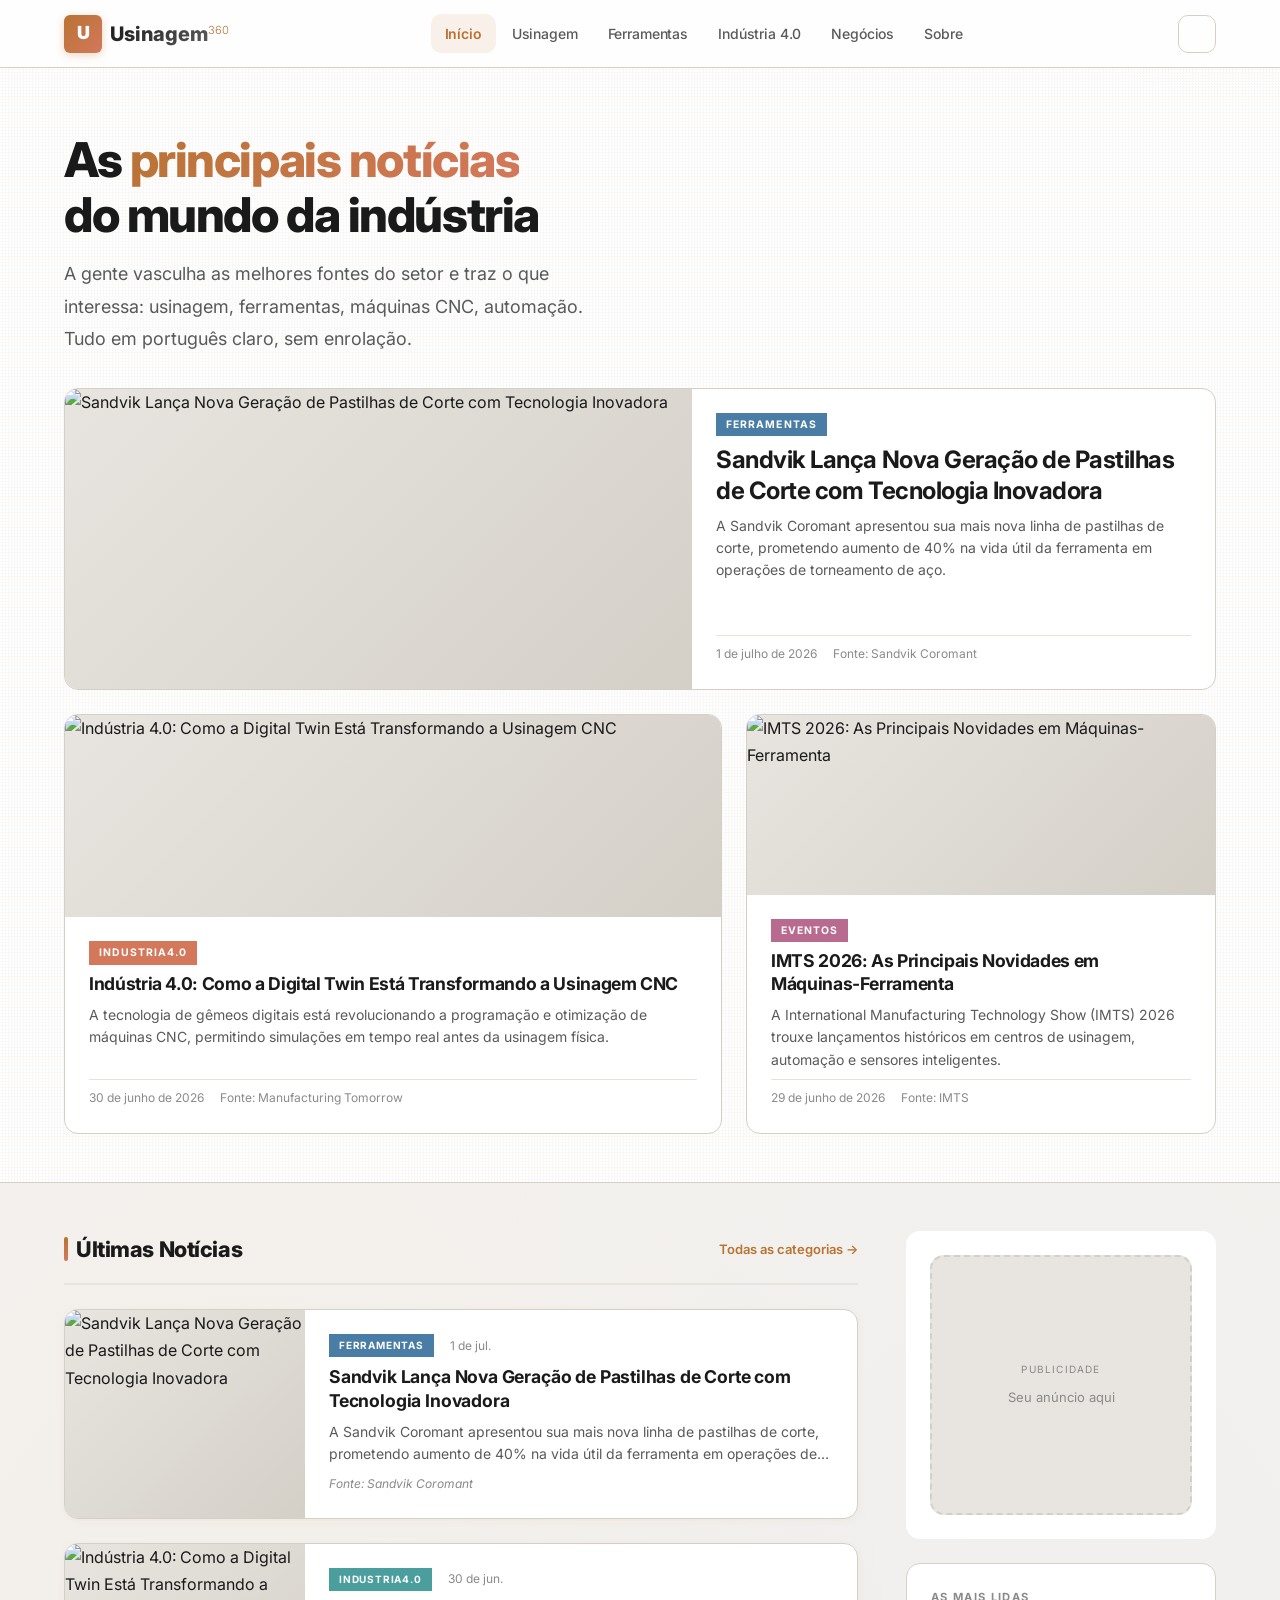
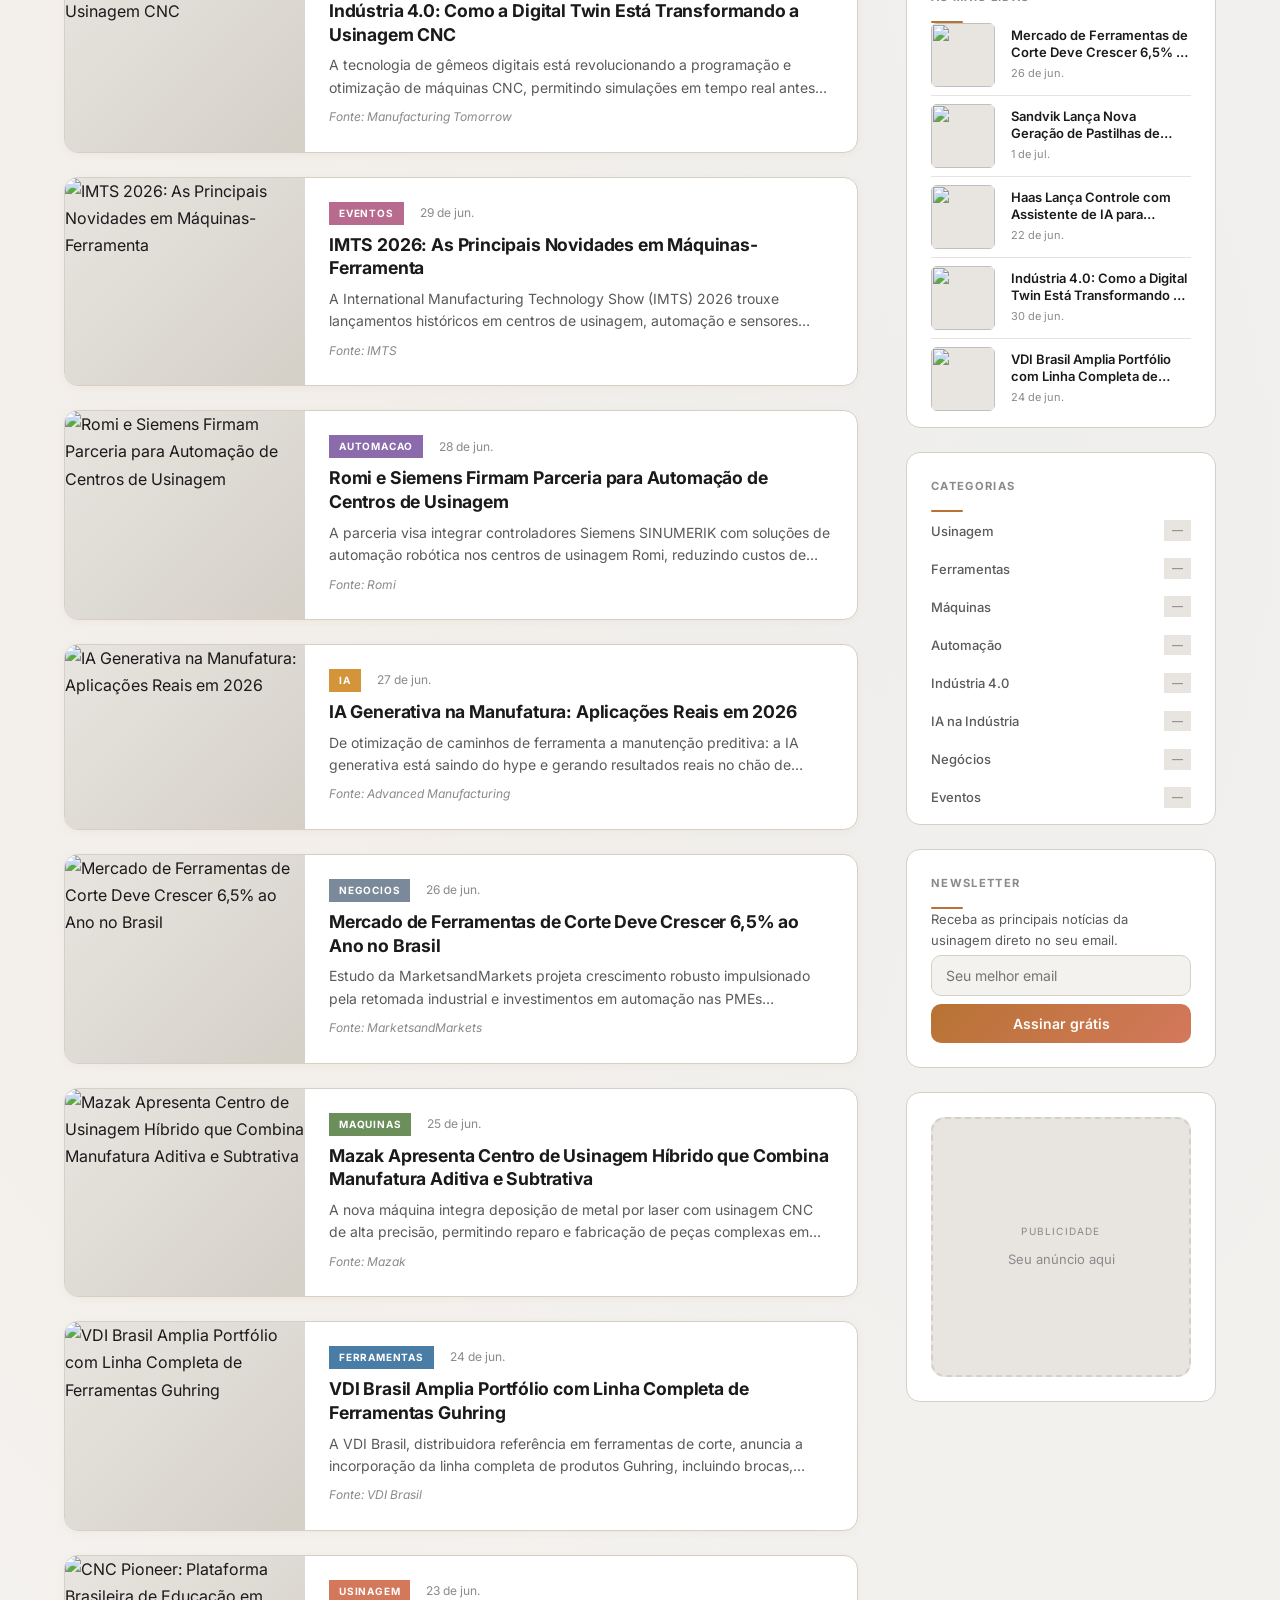
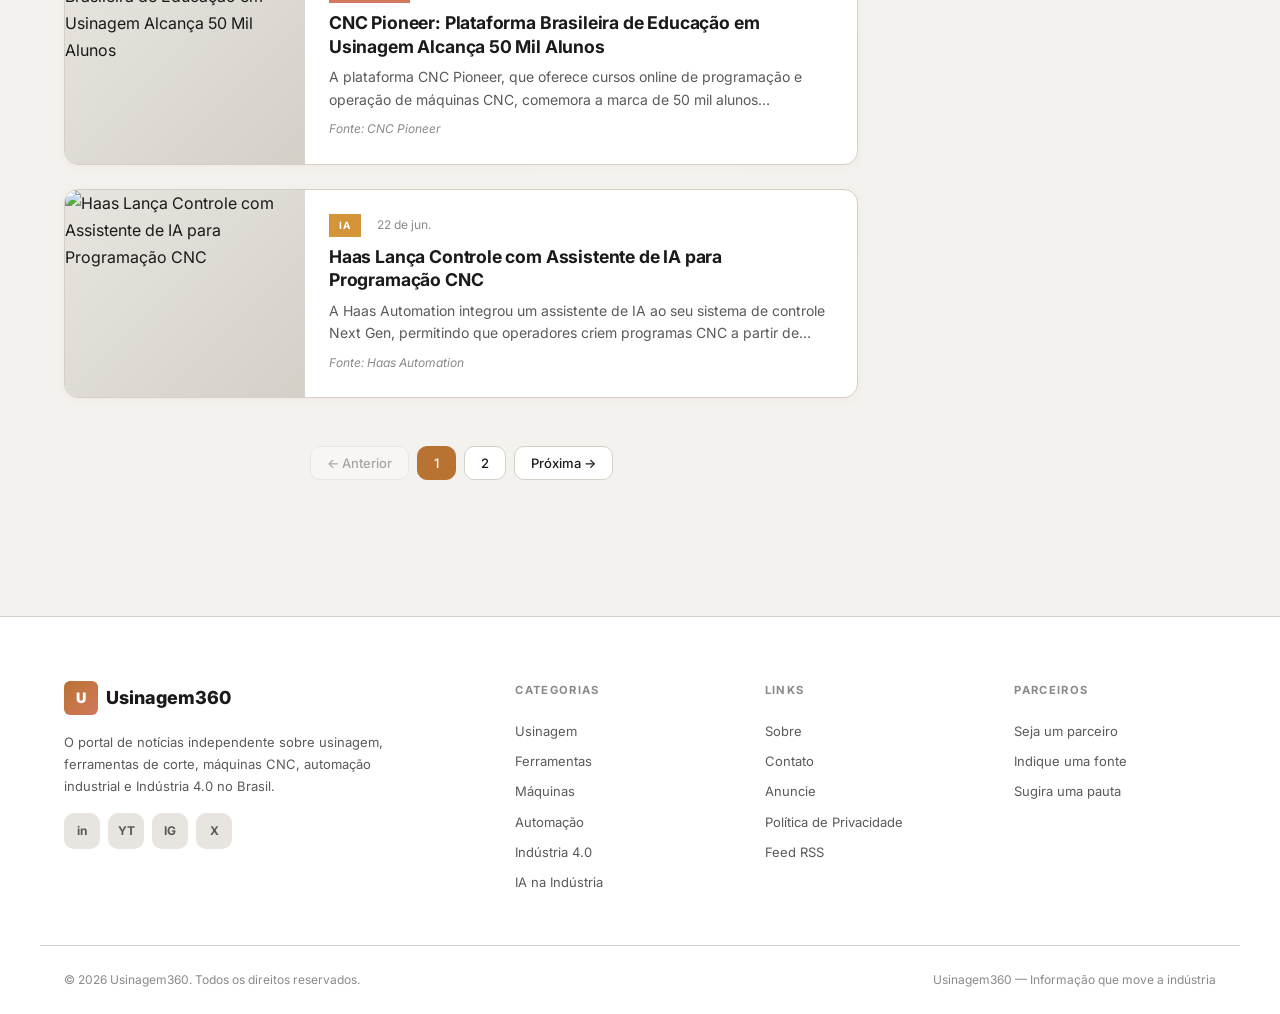
==== commit 699a25fc: "centraliza botão de tema via CSS - Botão passa a usar font-size:0 e o <i> filho recebe   display:fle" ====
--- a/index.html
+++ b/index.html
@@ -39,7 +39,7 @@
 
       <div style="display:flex;align-items:center;gap:8px">
         <button class="theme-toggle" onclick="window.toggleTheme()" aria-label="Alternar tema">
-          <span class="theme-toggle__icon" id="theme-toggle-icon"><i class="fi-rr-moon" style="font-size:1.2rem;line-height:1"></i></span>
+          <span class="theme-toggle__icon" id="theme-toggle-icon"><i class="fi-rr-moon"></i></span>
         </button>
         <button class="header__mobile-toggle" id="mobile-toggle" aria-label="Menu">☰</button>
       </div>
--- a/public/css/style.css
+++ b/public/css/style.css
@@ -263,7 +263,14 @@
   cursor: pointer;
   display: flex; align-items: center; justify-content: center;
   transition: all 0.2s;
-  font-size: 1.125rem;
+  font-size: 0;
+}
+.theme-toggle i {
+  font-size: 1.25rem;
+  line-height: 1;
+  display: flex;
+  align-items: center;
+  justify-content: center;
 }
 .theme-toggle:hover {
   background: var(--color-surface-hover);
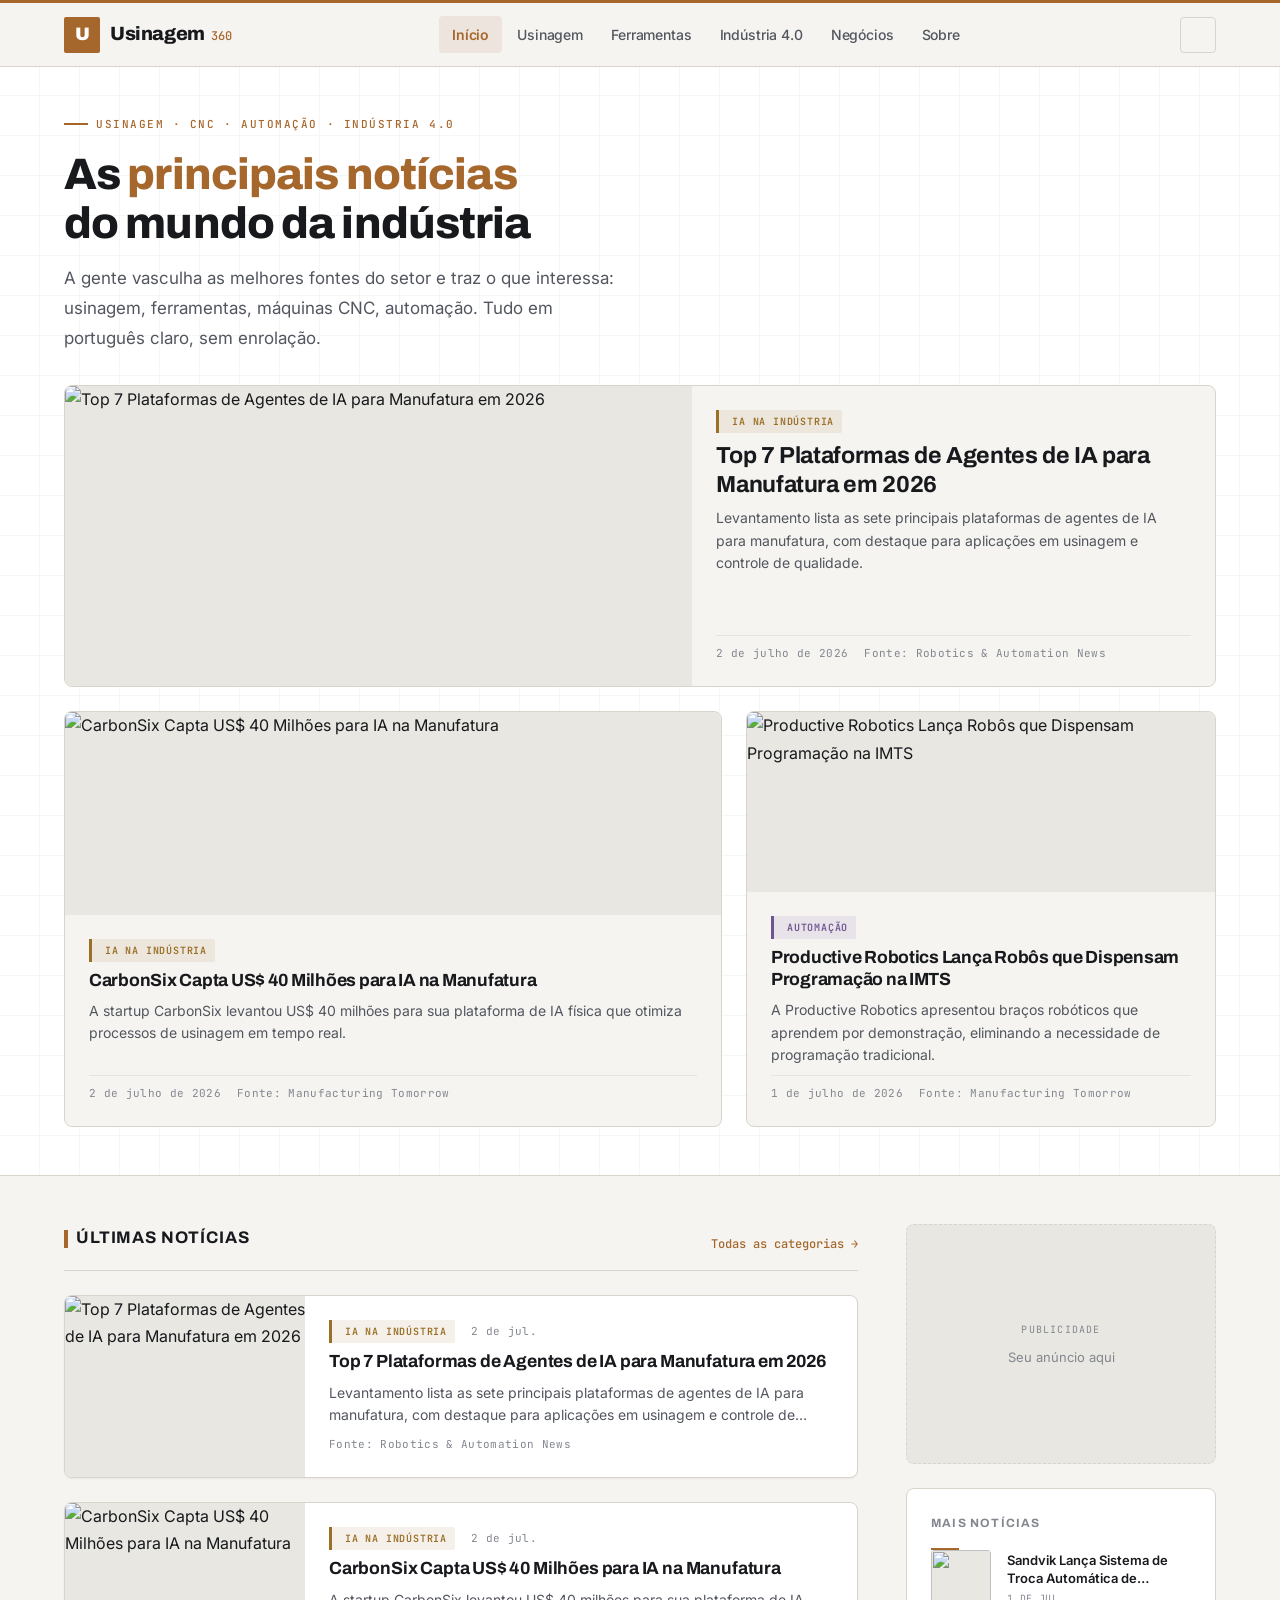
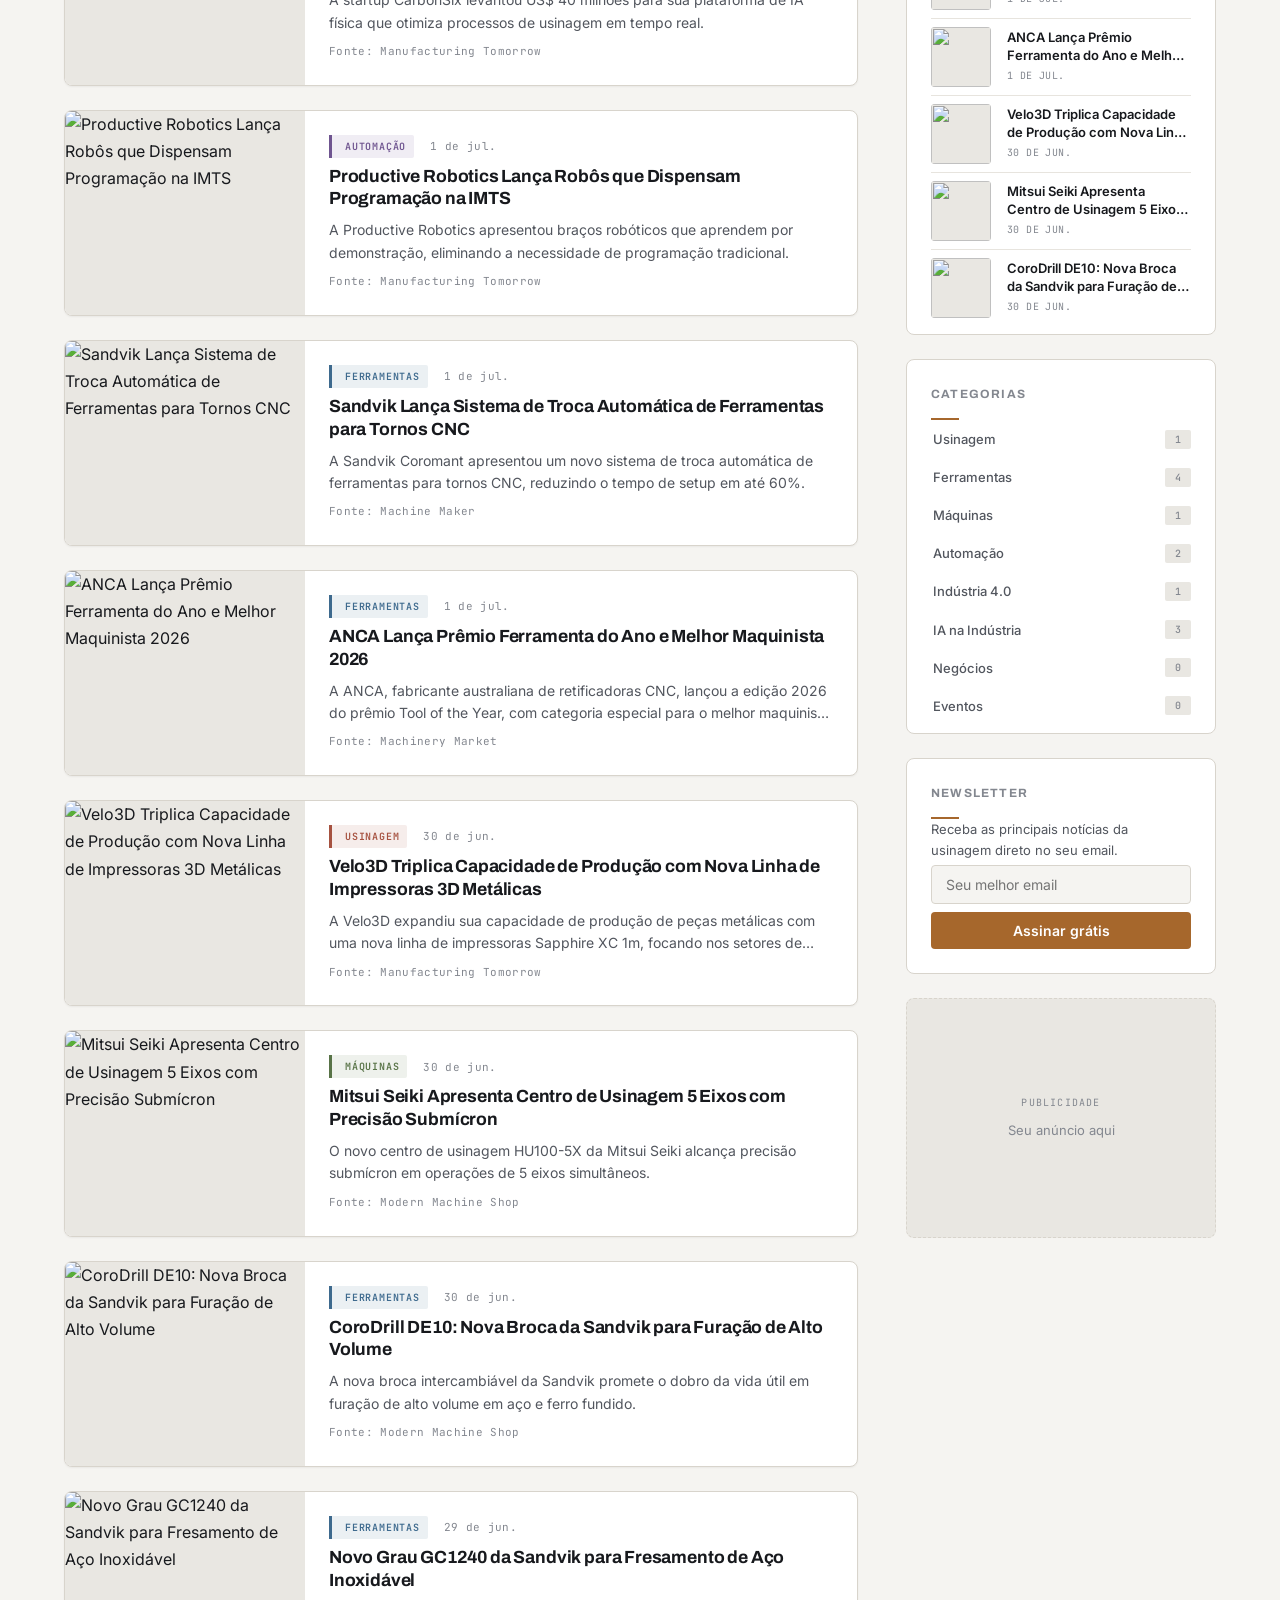
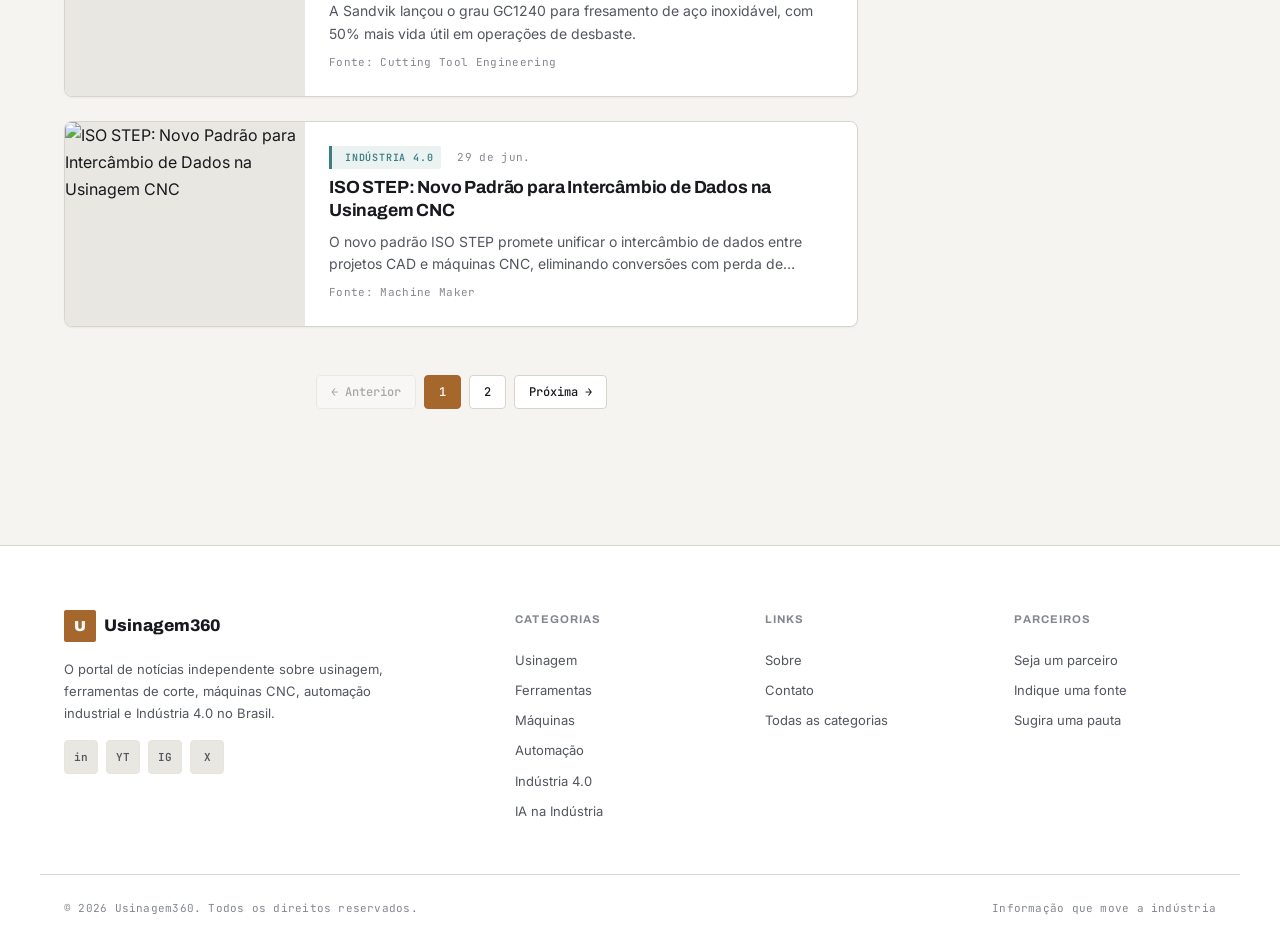
==== commit 2dee0b04: "design system v4 aço & cobre + correção de bugs Redesign sóbrio e consistente em todas as páginas: -" ====
--- a/index.html
+++ b/index.html
@@ -1,5 +1,5 @@
 <!DOCTYPE html>
-<html lang="pt-BR" data-theme="">
+<html lang="pt-BR">
 <head>
   <meta charset="UTF-8">
   <meta name="viewport" content="width=device-width, initial-scale=1.0">
@@ -11,9 +11,9 @@
   <meta property="og:url" content="https://usinagem360.com">
   <meta name="twitter:card" content="summary_large_image">
   <title>Usinagem360 | Notícias de Usinagem, Indústria e Tecnologia</title>
-  <script>document.documentElement.style.setProperty('--site-base', `/${(window.location.pathname.match(/^\/([^/]+)/)||[])[1]||''}`.replace(/\/$/,'')||'');</script>
-  <link rel="stylesheet" href="public/css/style.css">
-  <link rel="icon" type="image/svg+xml" href="data:image/svg+xml,<svg xmlns='http://www.w3.org/2000/svg' viewBox='0 0 100 100'><text y='.9em' font-size='90'>⚙️</text></svg>">
+  <script>(function(){try{var t=localStorage.getItem('usinagem360-theme');if(t!=='light'&&t!=='dark')t=window.matchMedia('(prefers-color-scheme: dark)').matches?'dark':'light';document.documentElement.setAttribute('data-theme',t)}catch(e){document.documentElement.setAttribute('data-theme','light')}})();</script>
+  <link rel="stylesheet" href="public/css/style.css?v3">
+  <link rel="icon" type="image/svg+xml" href="data:image/svg+xml,<svg xmlns='http://www.w3.org/2000/svg' viewBox='0 0 100 100'><rect width='100' height='100' rx='12' fill='%23A6672C'/><text x='50' y='72' font-size='64' font-family='Arial' font-weight='bold' fill='white' text-anchor='middle'>U</text></svg>">
 </head>
 <body>
 
@@ -28,7 +28,7 @@
         </span>
       </a>
 
-      <nav class="header__nav" id="nav">
+      <nav class="header__nav" id="nav" aria-label="Navegação principal">
         <a href="/" class="header__nav-link header__nav-link--active">Início</a>
         <a href="/categoria/usinagem/" class="header__nav-link">Usinagem</a>
         <a href="/categoria/ferramentas/" class="header__nav-link">Ferramentas</a>
@@ -37,7 +37,7 @@
         <a href="/sobre/" class="header__nav-link">Sobre</a>
       </nav>
 
-      <div style="display:flex;align-items:center;gap:8px">
+      <div class="header__actions">
         <button class="theme-toggle" onclick="window.toggleTheme()" aria-label="Alternar tema">
           <span class="theme-toggle__icon" id="theme-toggle-icon"><i class="fi-rr-moon"></i></span>
         </button>
@@ -52,6 +52,7 @@
   <!-- Hero Section -->
   <section class="hero">
     <div class="hero__inner">
+      <p class="hero__kicker">Usinagem · CNC · Automação · Indústria 4.0</p>
       <h1 class="hero__headline">
         As <span class="hero__headline-highlight">principais notícias</span><br>
         do mundo da indústria
@@ -64,7 +65,7 @@
 
       <!-- Featured Posts -->
       <div class="hero__featured" id="featured-posts">
-        <!-- Injected by JS from posts.json, with fallback -->
+        <!-- Injetado via JS a partir do posts.json -->
       </div>
     </div>
   </section>
@@ -95,18 +96,16 @@
     <aside class="sidebar">
 
       <!-- Ad Zone -->
+      <div class="ad-zone">
+        <span class="ad-zone__label">Publicidade</span>
+        <span>Seu anúncio aqui</span>
+      </div>
+
+      <!-- Mais notícias -->
       <div class="sidebar__card">
-        <div class="ad-zone">
-          <span class="ad-zone__label">Publicidade</span>
-          <span>Seu anúncio aqui</span>
-        </div>
-      </div>
-
-      <!-- Recentes -->
-      <div class="sidebar__card">
-        <h3 class="sidebar__title">As mais lidas</h3>
-        <div id="sidebar-recent">
-          <div class="loading-spinner" style="padding:16px 0">Carregando...</div>
+        <h3 class="sidebar__title">Mais notícias</h3>
+        <div class="sidebar__posts" id="sidebar-recent">
+          <div class="loading-spinner">Carregando</div>
         </div>
       </div>
 
@@ -114,35 +113,35 @@
       <div class="sidebar__card">
         <h3 class="sidebar__title">Categorias</h3>
         <div class="sidebar__categories">
-          <a href="/categoria/usinagem/" class="sidebar__category">
+          <a href="/categoria/usinagem/" class="sidebar__category" data-category="usinagem">
             <span>Usinagem</span>
             <span class="sidebar__category-count">—</span>
           </a>
-          <a href="/categoria/ferramentas/" class="sidebar__category">
+          <a href="/categoria/ferramentas/" class="sidebar__category" data-category="ferramentas">
             <span>Ferramentas</span>
             <span class="sidebar__category-count">—</span>
           </a>
-          <a href="/categoria/maquinas/" class="sidebar__category">
+          <a href="/categoria/maquinas/" class="sidebar__category" data-category="maquinas">
             <span>Máquinas</span>
             <span class="sidebar__category-count">—</span>
           </a>
-          <a href="/categoria/automacao/" class="sidebar__category">
+          <a href="/categoria/automacao/" class="sidebar__category" data-category="automacao">
             <span>Automação</span>
             <span class="sidebar__category-count">—</span>
           </a>
-          <a href="/categoria/industria4.0/" class="sidebar__category">
+          <a href="/categoria/industria4.0/" class="sidebar__category" data-category="industria4.0">
             <span>Indústria 4.0</span>
             <span class="sidebar__category-count">—</span>
           </a>
-          <a href="/categoria/ia/" class="sidebar__category">
+          <a href="/categoria/ia/" class="sidebar__category" data-category="ia">
             <span>IA na Indústria</span>
             <span class="sidebar__category-count">—</span>
           </a>
-          <a href="/categoria/negocios/" class="sidebar__category">
+          <a href="/categoria/negocios/" class="sidebar__category" data-category="negocios">
             <span>Negócios</span>
             <span class="sidebar__category-count">—</span>
           </a>
-          <a href="/categoria/eventos/" class="sidebar__category">
+          <a href="/categoria/eventos/" class="sidebar__category" data-category="eventos">
             <span>Eventos</span>
             <span class="sidebar__category-count">—</span>
           </a>
@@ -153,18 +152,16 @@
       <div class="sidebar__card">
         <h3 class="sidebar__title">Newsletter</h3>
         <p class="newsletter-form__text">Receba as principais notícias da usinagem direto no seu email.</p>
-        <form class="newsletter-form" onsubmit="event.preventDefault();alert('Newsletter em breve!');">
+        <form class="newsletter-form js-newsletter">
           <input type="email" class="newsletter-form__input" placeholder="Seu melhor email" required>
           <button type="submit" class="newsletter-form__button">Assinar grátis</button>
         </form>
       </div>
 
       <!-- Ad Zone 2 -->
-      <div class="sidebar__card">
-        <div class="ad-zone">
-          <span class="ad-zone__label">Publicidade</span>
-          <span>Seu anúncio aqui</span>
-        </div>
+      <div class="ad-zone">
+        <span class="ad-zone__label">Publicidade</span>
+        <span>Seu anúncio aqui</span>
       </div>
     </aside>
   </div>
@@ -178,7 +175,7 @@
           <span>Usinagem360</span>
         </a>
         <p class="footer__description">
-          O portal de notícias independente sobre usinagem, ferramentas de corte, 
+          O portal de notícias independente sobre usinagem, ferramentas de corte,
           máquinas CNC, automação industrial e Indústria 4.0 no Brasil.
         </p>
         <div class="footer__social">
@@ -201,27 +198,25 @@
         <h4 class="footer__column-title">Links</h4>
         <a href="/sobre/" class="footer__link">Sobre</a>
         <a href="/contato/" class="footer__link">Contato</a>
-        <a href="/anuncie/" class="footer__link">Anuncie</a>
-        <a href="/politica-de-privacidade/" class="footer__link">Política de Privacidade</a>
-        <a href="/feed/" class="footer__link">Feed RSS</a>
+        <a href="/categoria/" class="footer__link">Todas as categorias</a>
       </div>
       <div>
         <h4 class="footer__column-title">Parceiros</h4>
-        <a href="#" class="footer__link">Seja um parceiro</a>
-        <a href="#" class="footer__link">Indique uma fonte</a>
-        <a href="#" class="footer__link">Sugira uma pauta</a>
+        <a href="/contato/" class="footer__link">Seja um parceiro</a>
+        <a href="/contato/" class="footer__link">Indique uma fonte</a>
+        <a href="/contato/" class="footer__link">Sugira uma pauta</a>
       </div>
     </div>
     <div class="footer__bottom">
-      <span>&copy; <span id="current-year">2025</span> Usinagem360. Todos os direitos reservados.</span>
-      <span>Usinagem360 — Informação que move a indústria</span>
+      <span>&copy; <span id="current-year">2026</span> Usinagem360. Todos os direitos reservados.</span>
+      <span>Informação que move a indústria</span>
     </div>
   </footer>
 
-  <script src="public/js/config.js?v2"></script>
-  <script src="public/js/theme.js?v2"></script>
-  <script src="public/js/main.js?v2"></script>
-  <script src="public/js/posts.js?v2"></script>
+  <script src="public/js/config.js?v3"></script>
+  <script src="public/js/categories.js?v3"></script>
+  <script src="public/js/theme.js?v3"></script>
+  <script src="public/js/main.js?v3"></script>
+  <script src="public/js/posts.js?v3"></script>
 </body>
 </html>
-
--- a/public/css/style.css
+++ b/public/css/style.css
@@ -1,130 +1,122 @@
 /* ============================================
-   Usinagem360 — Industrial Design System v3
-   Tema: Aço & Chão de Fábrica
+   Usinagem360 — Design System v4
+   Aço & Cobre — sóbrio, industrial, preciso
    ============================================ */
 
 /* ---- Fontes ---- */
-@import url('https://fonts.googleapis.com/css2?family=Inter:wght@300;400;500;600;700;800;900&family=JetBrains+Mono:wght@400;500&display=swap');
-@import url('https://fonts.googleapis.com/css2?family=DM+Serif+Display:ital@0;1&display=swap');
+@import url('https://fonts.googleapis.com/css2?family=Archivo:wght@500;600;700;800;900&family=Inter:wght@400;500;600;700&family=JetBrains+Mono:wght@400;500;600&display=swap');
 
 /* ---- Flaticon UIcons ---- */
 @import url('https://cdn-uicons.flaticon.com/2.6.0/uicons-regular-rounded/css/uicons-regular-rounded.css');
-@import url('https://cdn-uicons.flaticon.com/2.6.0/uicons-bold-rounded/css/uicons-bold-rounded.css');
-
-/* ---- Variáveis do Tema Claro ---- */
+
+/* ============================================
+   TOKENS
+   ============================================ */
+
+/* Tema claro (padrão sem JS; o JS define data-theme no <head>) */
 :root {
-  --color-primary: #B87333;        /* Copper / Bronze */
-  --color-primary-dark: #8B5E24;
-  --color-primary-light: #D4924A;
-  --color-primary-subtle: #1C1510;
-  --color-secondary: #4A7DA5;      /* Steel Blue */
-  --color-secondary-light: #6B9DC5;
-  --color-accent: #D4785C;         /* Oxidized copper */
-  --color-accent-light: #E8997A;
-
-  --color-bg: #0D0F12;
-  --color-surface: #15181E;
-  --color-surface-hover: #1C2028;
-  --color-surface-alt: #1F232D;
-  --color-border: #2A2F3A;
-  --color-border-light: #1F232B;
-
-  --color-text: #E4E8ED;
-  --color-text-secondary: #9AA0AB;
-  --color-text-muted: #6B7280;
-  --color-text-inverse: #0D0F12;
-
-  --cat-usinagem: #D4785C;
-  --cat-ferramentas: #4A7DA5;
-  --cat-maquinas: #6B8E5A;
-  --cat-automacao: #8B6BAB;
-  --cat-industria40: #4A9E9E;
-  --cat-ia: #D4943A;
-  --cat-negocios: #7A8A9A;
-  --cat-eventos: #B86B8E;
-
+  /* Acento: cobre */
+  --color-primary: #A6672C;
+  --color-primary-strong: #8A5423;
+  --color-primary-soft: rgba(166, 103, 44, 0.10);
+
+  /* Apoio: azul aço (uso raro) */
+  --color-secondary: #3E6A8E;
+
+  /* Superfícies: aço claro */
+  --color-bg: #F5F4F1;
+  --color-surface: #FFFFFF;
+  --color-surface-hover: #EFEDE9;
+  --color-surface-alt: #E9E7E2;
+  --color-border: #D8D4CC;
+  --color-border-light: #E7E4DE;
+
+  /* Texto */
+  --color-text: #17191D;
+  --color-text-secondary: #52565E;
+  --color-text-muted: #83878F;
+  --color-text-inverse: #FFFFFF;
+
+  /* Categorias (uma fonte de verdade; tons para fundo claro) */
+  --cat-usinagem: #A65240;
+  --cat-ferramentas: #3E6A8E;
+  --cat-maquinas: #587347;
+  --cat-automacao: #6F5590;
+  --cat-industria40: #3B7F7F;
+  --cat-ia: #9A6F26;
+  --cat-negocios: #5C6B7E;
+  --cat-eventos: #96536F;
+
+  /* Layout */
   --max-width: 1200px;
-  --header-height: 68px;
+  --header-height: 64px;
   --gap-xs: 4px; --gap-sm: 8px; --gap-md: 16px; --gap-lg: 24px;
-  --gap-xl: 32px; --gap-2xl: 48px; --gap-3xl: 64px; --gap-4xl: 80px;
-
+  --gap-xl: 32px; --gap-2xl: 48px; --gap-3xl: 64px;
+
+  /* Tipografia */
   --font-sans: 'Inter', -apple-system, BlinkMacSystemFont, 'Segoe UI', Roboto, sans-serif;
-  --font-serif: 'DM Serif Display', Georgia, serif;
+  --font-display: 'Archivo', 'Inter', sans-serif;
   --font-mono: 'JetBrains Mono', 'Fira Code', monospace;
-
-  --shadow-xs: 0 1px 2px rgba(0,0,0,0.3);
-  --shadow-sm: 0 1px 3px rgba(0,0,0,0.4);
-  --shadow-md: 0 4px 12px rgba(0,0,0,0.5);
-  --shadow-lg: 0 10px 24px rgba(0,0,0,0.5);
-  --shadow-xl: 0 20px 32px rgba(0,0,0,0.6);
-  --shadow-card: 0 2px 8px rgba(0,0,0,0.4);
-  --shadow-card-hover: 0 8px 24px rgba(184,115,51,0.15);
-
-  --radius-sm: 6px; --radius-md: 10px; --radius-lg: 14px; --radius-xl: 18px;
-}
-
-/* ---- Tema Claro (opcional) ---- */
-[data-theme="light"] {
-  --color-primary: #B87333;
-  --color-primary-dark: #8B5E24;
-  --color-primary-light: #D4924A;
-  --color-primary-subtle: #FDF6EF;
-  --color-secondary: #3A6B91;
-  --color-secondary-light: #5A8BB1;
-  --color-accent: #D4785C;
-
-  --color-bg: #F4F2EF;
-  --color-surface: #FFFFFF;
-  --color-surface-hover: #F0EEEA;
-  --color-surface-alt: #E8E5E0;
-  --color-border: #D4D0C8;
-  --color-border-light: #E6E2DC;
-
-  --color-text: #1A1A1A;
-  --color-text-secondary: #5A5A5A;
-  --color-text-muted: #8A8A8A;
-  --color-text-inverse: #FFFFFF;
-
-  --shadow-xs: 0 1px 2px rgba(0,0,0,0.04);
-  --shadow-sm: 0 1px 3px rgba(0,0,0,0.06);
-  --shadow-md: 0 4px 12px rgba(0,0,0,0.07);
-  --shadow-lg: 0 10px 24px rgba(0,0,0,0.08);
-  --shadow-xl: 0 20px 32px rgba(0,0,0,0.10);
-  --shadow-card: 0 2px 8px rgba(184,115,51,0.06);
-  --shadow-card-hover: 0 8px 24px rgba(184,115,51,0.12);
-}
-
-@media (prefers-color-scheme: light) {
-  :root:not([data-theme="dark"]) {
-    --color-primary: #B87333;
-    --color-primary-dark: #8B5E24;
-    --color-primary-light: #D4924A;
-    --color-primary-subtle: #FDF6EF;
-    --color-secondary: #3A6B91;
-    --color-secondary-light: #5A8BB1;
-    --color-accent: #D4785C;
-
-    --color-bg: #F4F2EF;
-    --color-surface: #FFFFFF;
-    --color-surface-hover: #F0EEEA;
-    --color-surface-alt: #E8E5E0;
-    --color-border: #D4D0C8;
-    --color-border-light: #E6E2DC;
-
-    --color-text: #1A1A1A;
-    --color-text-secondary: #5A5A5A;
-    --color-text-muted: #8A8A8A;
-    --color-text-inverse: #FFFFFF;
-
-    --shadow-xs: 0 1px 2px rgba(0,0,0,0.04);
-    --shadow-sm: 0 1px 3px rgba(0,0,0,0.06);
-    --shadow-md: 0 4px 12px rgba(0,0,0,0.07);
-    --shadow-lg: 0 10px 24px rgba(0,0,0,0.08);
-    --shadow-xl: 0 20px 32px rgba(0,0,0,0.10);
-    --shadow-card: 0 2px 8px rgba(184,115,51,0.06);
-    --shadow-card-hover: 0 8px 24px rgba(184,115,51,0.12);
-  }
-}
+  --font-size-xs: 0.75rem;
+  --font-size-sm: 0.875rem;
+  --font-size-md: 1rem;
+  --font-size-lg: 1.125rem;
+
+  /* Cantos: aço se corta reto */
+  --radius-sm: 2px;
+  --radius-md: 4px;
+  --radius-lg: 8px;
+  --radius-full: 999px;
+
+  /* Sombras mínimas — profundidade vem das camadas */
+  --shadow-sm: 0 1px 2px rgba(23, 25, 29, 0.05);
+  --shadow-md: 0 2px 8px rgba(23, 25, 29, 0.07);
+  --shadow-lg: 0 8px 24px rgba(23, 25, 29, 0.10);
+}
+
+/* Tema escuro: chão de fábrica à noite */
+[data-theme="dark"] {
+  --color-primary: #C98A4B;
+  --color-primary-strong: #E0A265;
+  --color-primary-soft: rgba(201, 138, 75, 0.12);
+
+  --color-secondary: #6E97BA;
+
+  --color-bg: #0C0E11;
+  --color-surface: #14171C;
+  --color-surface-hover: #1A1E24;
+  --color-surface-alt: #1F242B;
+  --color-border: #2A2F37;
+  --color-border-light: #21252C;
+
+  --color-text: #E8EAED;
+  --color-text-secondary: #9BA1AA;
+  --color-text-muted: #6C727C;
+  --color-text-inverse: #0C0E11;
+
+  --cat-usinagem: #D98D75;
+  --cat-ferramentas: #7FA8C9;
+  --cat-maquinas: #9BB786;
+  --cat-automacao: #B295CC;
+  --cat-industria40: #72B5B5;
+  --cat-ia: #D9A85C;
+  --cat-negocios: #9FAEC0;
+  --cat-eventos: #CE8FAD;
+
+  --shadow-sm: 0 1px 2px rgba(0, 0, 0, 0.4);
+  --shadow-md: 0 2px 8px rgba(0, 0, 0, 0.45);
+  --shadow-lg: 0 8px 24px rgba(0, 0, 0, 0.5);
+}
+
+/* Mapeia slug → cor. Único lugar que conhece os slugs no CSS. */
+[data-category="usinagem"]      { --cat: var(--cat-usinagem); }
+[data-category="ferramentas"]   { --cat: var(--cat-ferramentas); }
+[data-category="maquinas"]      { --cat: var(--cat-maquinas); }
+[data-category="automacao"]     { --cat: var(--cat-automacao); }
+[data-category="industria4.0"]  { --cat: var(--cat-industria40); }
+[data-category="ia"]            { --cat: var(--cat-ia); }
+[data-category="negocios"]      { --cat: var(--cat-negocios); }
+[data-category="eventos"]       { --cat: var(--cat-eventos); }
 
 /* ============================================
    RESET & BASE
@@ -140,47 +132,72 @@
 
 body {
   font-family: var(--font-sans);
-  font-size: 1rem;
+  font-size: var(--font-size-md);
   line-height: 1.7;
   color: var(--color-text);
   background: var(--color-bg);
-  background-image:
-    radial-gradient(ellipse at 20% 50%, rgba(184,115,51,0.03) 0%, transparent 50%),
-    radial-gradient(ellipse at 80% 50%, rgba(74,125,165,0.03) 0%, transparent 50%);
   transition: background 0.3s ease, color 0.3s ease;
   min-height: 100vh;
-}
-
-a { color: var(--color-primary); text-decoration: none; transition: all 0.2s; }
-a:hover { color: var(--color-primary-light); }
+  /* Filete de cobre no topo: acabamento */
+  border-top: 3px solid var(--color-primary);
+}
+
+a { color: var(--color-primary); text-decoration: none; transition: color 0.2s; }
+a:hover { color: var(--color-primary-strong); }
 img { max-width: 100%; height: auto; display: block; }
 ul, ol { list-style: none; }
 
-::selection { background: var(--color-primary); color: white; }
-
-/* ---- Scrollbar ---- */
+::selection { background: var(--color-primary); color: #fff; }
+
 ::-webkit-scrollbar { width: 8px; }
 ::-webkit-scrollbar-track { background: var(--color-bg); }
 ::-webkit-scrollbar-thumb { background: var(--color-border); border-radius: 4px; }
 ::-webkit-scrollbar-thumb:hover { background: var(--color-text-muted); }
 
-/* ============================================
-   HEADER — Steel & Glass
+/* ---- Utilitário: dado técnico (datas, meta, contadores) ---- */
+.tech-data {
+  font-family: var(--font-mono);
+  font-size: 0.6875rem;
+  letter-spacing: 0.04em;
+  text-transform: uppercase;
+  color: var(--color-text-muted);
+}
+
+/* ============================================
+   BADGE DE CATEGORIA — etiqueta de material
+   ============================================ */
+.category-badge {
+  display: inline-flex;
+  align-items: center;
+  gap: 6px;
+  font-family: var(--font-mono);
+  font-size: 0.625rem;
+  font-weight: 600;
+  text-transform: uppercase;
+  letter-spacing: 0.08em;
+  padding: 3px 8px 3px 7px;
+  border-left: 3px solid var(--cat, var(--color-primary));
+  border-radius: 0 var(--radius-sm) var(--radius-sm) 0;
+  width: fit-content;
+  color: var(--cat, var(--color-primary));
+  background: color-mix(in srgb, var(--cat, var(--color-primary)) 10%, transparent);
+  white-space: nowrap;
+}
+.category-badge i { font-size: 0.75rem; line-height: 1; }
+
+/* ============================================
+   HEADER
    ============================================ */
 .header {
   position: sticky;
   top: 0;
   z-index: 100;
-  background: rgba(13,15,18,0.92);
-  -webkit-backdrop-filter: blur(16px) saturate(1.2);
-  backdrop-filter: blur(16px) saturate(1.2);
+  background: color-mix(in srgb, var(--color-bg) 88%, transparent);
+  -webkit-backdrop-filter: blur(14px) saturate(1.1);
+  backdrop-filter: blur(14px) saturate(1.1);
   border-bottom: 1px solid var(--color-border);
   height: var(--header-height);
   transition: background 0.3s, border-color 0.3s;
-}
-
-[data-theme="light"] .header {
-  background: rgba(255,255,255,0.92);
 }
 
 .header__inner {
@@ -193,53 +210,52 @@
   justify-content: space-between;
 }
 
+.header__actions { display: flex; align-items: center; gap: var(--gap-sm); }
+
 /* ---- Logo ---- */
 .header__logo {
   display: flex;
   align-items: center;
-  gap: var(--gap-sm);
+  gap: 10px;
   text-decoration: none;
-  position: relative;
 }
 .header__logo-icon {
-  width: 38px; height: 38px;
-  background: linear-gradient(135deg, var(--color-primary), var(--color-accent));
-  color: white;
+  width: 36px; height: 36px;
+  background: var(--color-primary);
+  color: #fff;
   border-radius: var(--radius-sm);
   display: flex;
   align-items: center;
   justify-content: center;
+  font-family: var(--font-display);
   font-weight: 900;
   font-size: 1.125rem;
   flex-shrink: 0;
-  box-shadow: 0 2px 8px rgba(184,115,51,0.3);
 }
 .header__logo-text {
-  font-size: 1.25rem;
+  font-family: var(--font-display);
+  font-size: 1.2rem;
   font-weight: 800;
-  background: linear-gradient(135deg, var(--color-text), var(--color-text-secondary));
-  -webkit-background-clip: text;
-  -webkit-text-fill-color: transparent;
-  background-clip: text;
+  letter-spacing: -0.02em;
+  color: var(--color-text);
 }
 .header__logo-suffix {
-  font-weight: 300;
+  font-family: var(--font-mono);
+  font-weight: 500;
   color: var(--color-primary);
-  -webkit-text-fill-color: var(--color-primary);
-  font-size: 0.7rem;
-  vertical-align: super;
-  margin-left: -4px;
+  font-size: 0.75rem;
+  margin-left: 2px;
 }
 
 /* ---- Nav ---- */
 .header__nav { display: flex; align-items: center; gap: 2px; }
 .header__nav-link {
-  padding: 8px 14px;
-  color: var(--color-text-secondary);
-  font-size: 0.875rem;
+  padding: 7px 13px;
+  color: var(--color-text-secondary);
+  font-size: var(--font-size-sm);
   font-weight: 500;
   border-radius: var(--radius-md);
-  transition: all 0.2s;
+  transition: color 0.2s, background 0.2s;
   text-decoration: none;
   letter-spacing: -0.01em;
 }
@@ -249,24 +265,24 @@
 }
 .header__nav-link--active {
   color: var(--color-primary);
-  background: color-mix(in srgb, var(--color-primary) 10%, transparent);
+  background: var(--color-primary-soft);
   font-weight: 600;
 }
 
 /* ---- Theme Toggle ---- */
 .theme-toggle {
-  width: 38px; height: 38px;
+  width: 36px; height: 36px;
   border: 1px solid var(--color-border);
   border-radius: var(--radius-md);
   background: transparent;
   color: var(--color-text-secondary);
   cursor: pointer;
   display: flex; align-items: center; justify-content: center;
-  transition: all 0.2s;
+  transition: background 0.2s, color 0.2s, border-color 0.2s;
   font-size: 0;
 }
 .theme-toggle i {
-  font-size: 1.25rem;
+  font-size: 1.1rem;
   line-height: 1;
   display: flex;
   align-items: center;
@@ -276,28 +292,27 @@
   background: var(--color-surface-hover);
   color: var(--color-text);
   border-color: var(--color-primary);
-  transform: rotate(15deg);
 }
 
 /* ---- Mobile ---- */
 .header__mobile-toggle {
   display: none;
-  width: 38px; height: 38px;
+  width: 36px; height: 36px;
   border: 1px solid var(--color-border);
   border-radius: var(--radius-md);
   background: transparent;
   color: var(--color-text);
   cursor: pointer;
   align-items: center; justify-content: center;
-  font-size: 1.25rem;
+  font-size: 1.2rem;
 }
 .header__mobile-overlay {
   display: none;
   position: fixed; inset: 0;
-  background: rgba(0,0,0,0.4);
+  background: rgba(0,0,0,0.45);
   z-index: 90;
-  -webkit-backdrop-filter: blur(4px);
-  backdrop-filter: blur(4px);
+  -webkit-backdrop-filter: blur(3px);
+  backdrop-filter: blur(3px);
 }
 .header__mobile-overlay--open { display: block; }
 
@@ -310,50 +325,39 @@
     background: var(--color-surface);
     border-left: 1px solid var(--color-border);
     flex-direction: column;
+    align-items: stretch;
     padding: var(--gap-md);
     gap: 2px;
     transform: translateX(100%);
     transition: transform 0.3s cubic-bezier(0.4,0,0.2,1);
     z-index: 95;
-    box-shadow: -8px 0 24px rgba(0,0,0,0.3);
+    box-shadow: var(--shadow-lg);
   }
   .header__nav--open { transform: translateX(0); }
-  .header__nav-link { width: 100%; padding: var(--gap-md); font-size: 1rem; }
+  .header__nav-link { width: 100%; padding: var(--gap-md); font-size: var(--font-size-md); }
   .header__mobile-toggle { display: flex; }
 }
 
 /* ============================================
-   HERO — Industrial Workshop
+   HERO
    ============================================ */
 .hero {
   position: relative;
   background: var(--color-surface);
   border-bottom: 1px solid var(--color-border);
-  padding: var(--gap-3xl) 0 var(--gap-2xl);
+  padding: var(--gap-2xl) 0;
   overflow: hidden;
 }
 
-/* Steel plate texture overlay */
+/* Textura sutil de chapa de aço */
 .hero::before {
   content: '';
   position: absolute;
   inset: 0;
-  opacity: 0.04;
+  opacity: 0.035;
   background-image:
-    repeating-linear-gradient(0deg, transparent, transparent 2px, var(--color-primary) 2px, var(--color-primary) 3px),
-    repeating-linear-gradient(90deg, transparent, transparent 2px, var(--color-secondary) 2px, var(--color-secondary) 3px);
-  background-size: 40px 40px;
-  pointer-events: none;
-}
-
-.hero::after {
-  content: '';
-  position: absolute;
-  top: -50%;
-  right: -20%;
-  width: 600px;
-  height: 600px;
-  background: radial-gradient(circle, rgba(184,115,51,0.06) 0%, transparent 70%);
+    repeating-linear-gradient(0deg, transparent, transparent 39px, currentColor 39px, currentColor 40px),
+    repeating-linear-gradient(90deg, transparent, transparent 39px, currentColor 39px, currentColor 40px);
   pointer-events: none;
 }
 
@@ -365,32 +369,45 @@
   z-index: 1;
 }
 
+/* Kicker: linha técnica acima do headline */
+.hero__kicker {
+  font-family: var(--font-mono);
+  font-size: 0.6875rem;
+  font-weight: 500;
+  letter-spacing: 0.14em;
+  text-transform: uppercase;
+  color: var(--color-primary);
+  display: flex;
+  align-items: center;
+  gap: var(--gap-sm);
+  margin-bottom: var(--gap-md);
+}
+.hero__kicker::before {
+  content: '';
+  width: 24px; height: 2px;
+  background: var(--color-primary);
+}
+
 .hero__headline {
-  font-family: var(--font-sans);
-  font-size: clamp(1.75rem, 4vw, 3rem);
+  font-family: var(--font-display);
+  font-size: clamp(1.75rem, 4vw, 2.75rem);
   font-weight: 800;
-  line-height: 1.15;
+  line-height: 1.12;
   max-width: 680px;
-  letter-spacing: -0.03em;
+  letter-spacing: -0.02em;
   margin-bottom: var(--gap-md);
 }
-
-.hero__headline-highlight {
-  background: linear-gradient(135deg, var(--color-primary), var(--color-accent));
-  -webkit-background-clip: text;
-  -webkit-text-fill-color: transparent;
-  background-clip: text;
-}
+.hero__headline-highlight { color: var(--color-primary); }
 
 .hero__subtitle {
-  font-size: clamp(0.95rem, 1.8vw, 1.125rem);
+  font-size: clamp(0.95rem, 1.8vw, 1.0625rem);
   color: var(--color-text-secondary);
   max-width: 560px;
-  line-height: 1.8;
+  line-height: 1.75;
   margin-bottom: var(--gap-xl);
 }
 
-/* ---- Featured Posts ---- */
+/* ---- Destaques ---- */
 .hero__featured {
   display: grid;
   grid-template-columns: 1.4fr 1fr;
@@ -405,18 +422,17 @@
   position: relative;
   border-radius: var(--radius-lg);
   overflow: hidden;
-  background: var(--color-surface);
+  background: var(--color-bg);
   border: 1px solid var(--color-border);
-  transition: all 0.35s cubic-bezier(0.4,0,0.2,1);
-  cursor: pointer;
+  transition: border-color 0.25s, box-shadow 0.25s, transform 0.25s;
   text-decoration: none;
   color: var(--color-text);
   display: grid;
 }
 .hero__featured-card:hover {
-  transform: translateY(-4px);
-  box-shadow: var(--shadow-xl);
-  border-color: color-mix(in srgb, var(--color-primary) 30%, var(--color-border));
+  transform: translateY(-2px);
+  box-shadow: var(--shadow-lg);
+  border-color: color-mix(in srgb, var(--color-primary) 40%, var(--color-border));
   color: var(--color-text);
 }
 
@@ -427,33 +443,27 @@
 @media (max-width: 600px) {
   .hero__featured-card--main { grid-template-columns: 1fr; }
 }
-
-.hero__featured-card:not(.hero__featured-card--main) {
-  grid-template-columns: 1fr;
-}
+.hero__featured-card:not(.hero__featured-card--main) { grid-template-columns: 1fr; }
 
 .hero__featured-image {
   width: 100%; height: 100%;
   object-fit: cover;
   min-height: 180px;
-  background: linear-gradient(135deg, var(--color-surface-alt), var(--color-border));
-}
-.hero__featured-card--main .hero__featured-image {
-  min-height: 300px;
-}
+  background: var(--color-surface-alt);
+}
+.hero__featured-card--main .hero__featured-image { min-height: 300px; }
 
 .hero__featured-image-placeholder {
   min-height: 180px;
-  background: linear-gradient(135deg, var(--color-primary-dark), var(--color-secondary));
+  background:
+    repeating-linear-gradient(-45deg, transparent, transparent 10px, rgba(255,255,255,0.03) 10px, rgba(255,255,255,0.03) 20px),
+    var(--color-surface-alt);
   display: flex;
   align-items: center; justify-content: center;
-  color: white;
-  font-size: 3rem;
-  font-weight: 900;
-}
-.hero__featured-card--main .hero__featured-image-placeholder {
-  min-height: 300px;
-}
+  color: var(--color-text-muted);
+  font-size: 2.5rem;
+}
+.hero__featured-card--main .hero__featured-image-placeholder { min-height: 300px; }
 
 .hero__featured-body {
   padding: var(--gap-lg);
@@ -462,36 +472,19 @@
   gap: var(--gap-sm);
 }
 
-.hero__featured-category {
-  display: inline-flex;
-  align-items: center;
-  gap: 6px;
-  font-size: 0.65rem;
+.hero__featured-title {
+  font-family: var(--font-display);
+  font-size: clamp(1.1rem, 2vw, 1.45rem);
   font-weight: 700;
-  text-transform: uppercase;
-  letter-spacing: 0.1em;
-  padding: 3px 10px;
-  border-radius: var(--radius-full);
-  width: fit-content;
-  color: white;
-  background: var(--cat-usinagem);
-}
-.hero__featured-category i {
-  font-size: 0.75rem;
-}
-
-.hero__featured-title {
-  font-size: clamp(1.1rem, 2vw, 1.5rem);
-  font-weight: 700;
-  line-height: 1.3;
-  letter-spacing: -0.02em;
+  line-height: 1.25;
+  letter-spacing: -0.015em;
 }
 .hero__featured-card:not(.hero__featured-card--main) .hero__featured-title {
   font-size: clamp(0.95rem, 1.5vw, 1.1rem);
 }
 
 .hero__featured-excerpt {
-  font-size: 0.875rem;
+  font-size: var(--font-size-sm);
   color: var(--color-text-secondary);
   display: -webkit-box;
   -webkit-line-clamp: 3;
@@ -502,7 +495,9 @@
 
 .hero__featured-meta {
   display: flex; align-items: center; gap: var(--gap-md);
-  font-size: 0.75rem;
+  font-family: var(--font-mono);
+  font-size: 0.6875rem;
+  letter-spacing: 0.03em;
   color: var(--color-text-muted);
   margin-top: auto;
   padding-top: var(--gap-sm);
@@ -510,7 +505,7 @@
 }
 
 /* ============================================
-   MAIN LAYOUT
+   LAYOUT PRINCIPAL
    ============================================ */
 .main {
   max-width: var(--max-width);
@@ -523,19 +518,22 @@
 @media (max-width: 900px) {
   .main { grid-template-columns: 1fr; }
 }
-
-/* ---- Section Header ---- */
+.main--single { grid-template-columns: 1fr; }
+
+/* ---- Cabeçalho de seção ---- */
 .section-header {
-  display: flex; align-items: center; justify-content: space-between;
+  display: flex; align-items: baseline; justify-content: space-between;
   margin-bottom: var(--gap-lg);
   padding-bottom: var(--gap-md);
-  border-bottom: 2px solid var(--color-border-light);
+  border-bottom: 1px solid var(--color-border);
 }
 
 .section-title {
-  font-size: 1.35rem;
-  font-weight: 800;
-  letter-spacing: -0.02em;
+  font-family: var(--font-display);
+  font-size: 1.05rem;
+  font-weight: 700;
+  text-transform: uppercase;
+  letter-spacing: 0.05em;
   display: flex;
   align-items: center;
   gap: var(--gap-sm);
@@ -543,19 +541,16 @@
 .section-title::before {
   content: '';
   display: inline-block;
-  width: 4px; height: 24px;
-  background: linear-gradient(to bottom, var(--color-primary), var(--color-accent));
-  border-radius: 2px;
+  width: 4px; height: 18px;
+  background: var(--color-primary);
 }
 
 .section-link {
-  font-size: 0.8125rem;
-  font-weight: 600;
+  font-family: var(--font-mono);
+  font-size: var(--font-size-xs);
+  font-weight: 500;
   color: var(--color-primary);
-  display: flex; align-items: center; gap: var(--gap-xs);
-  transition: gap 0.2s;
-}
-.section-link:hover { gap: var(--gap-sm); }
+}
 
 /* ============================================
    POST CARDS
@@ -565,20 +560,19 @@
 .post-card {
   display: grid;
   grid-template-columns: 240px 1fr;
-  gap: 0;
   background: var(--color-surface);
   border: 1px solid var(--color-border);
   border-radius: var(--radius-lg);
-  transition: all 0.3s cubic-bezier(0.4,0,0.2,1);
+  transition: border-color 0.25s, box-shadow 0.25s, transform 0.25s;
   overflow: hidden;
   text-decoration: none;
   color: var(--color-text);
-  box-shadow: var(--shadow-card);
+  box-shadow: var(--shadow-sm);
 }
 .post-card:hover {
-  transform: translateY(-3px);
-  box-shadow: var(--shadow-card-hover);
-  border-color: color-mix(in srgb, var(--color-primary) 25%, var(--color-border));
+  transform: translateY(-2px);
+  box-shadow: var(--shadow-md);
+  border-color: color-mix(in srgb, var(--color-primary) 35%, var(--color-border));
   color: var(--color-text);
 }
 
@@ -590,7 +584,7 @@
   width: 100%; height: 100%;
   min-height: 180px;
   object-fit: cover;
-  background: linear-gradient(135deg, var(--color-surface-alt), var(--color-border));
+  background: var(--color-surface-alt);
 }
 @media (max-width: 640px) {
   .post-card__image { min-height: 200px; }
@@ -598,7 +592,9 @@
 
 .post-card__image-placeholder {
   min-height: 180px;
-  background: linear-gradient(135deg, var(--color-border), var(--color-surface-alt));
+  background:
+    repeating-linear-gradient(-45deg, transparent, transparent 10px, rgba(127,127,127,0.05) 10px, rgba(127,127,127,0.05) 20px),
+    var(--color-surface-alt);
   display: flex; align-items: center; justify-content: center;
   color: var(--color-text-muted);
   font-size: 2.5rem;
@@ -612,41 +608,17 @@
 
 .post-card__meta {
   display: flex; align-items: center; gap: var(--gap-md);
-  font-size: 0.75rem;
-  color: var(--color-text-muted);
-}
-
-.post-card__category {
-  display: inline-flex;
-  align-items: center;
-  gap: 6px;
-  font-size: 0.625rem;
-  font-weight: 700;
-  text-transform: uppercase;
-  letter-spacing: 0.08em;
-  padding: 3px 10px;
-  border-radius: var(--radius-full);
-  width: fit-content;
-  color: white;
-  background: var(--cat-usinagem);
-}
-.post-card__category i {
-  font-size: 0.7rem;
-}
-
-.post-card__category[data-category="usinagem"] { background: var(--cat-usinagem); }
-.post-card__category[data-category="ferramentas"] { background: var(--cat-ferramentas); }
-.post-card__category[data-category="maquinas"] { background: var(--cat-maquinas); }
-.post-card__category[data-category="automacao"] { background: var(--cat-automacao); }
-.post-card__category[data-category="industria4.0"] { background: var(--cat-industria40); }
-.post-card__category[data-category="ia"] { background: var(--cat-ia); }
-.post-card__category[data-category="negocios"] { background: var(--cat-negocios); }
-.post-card__category[data-category="eventos"] { background: var(--cat-eventos); }
+  font-family: var(--font-mono);
+  font-size: 0.6875rem;
+  letter-spacing: 0.03em;
+  color: var(--color-text-muted);
+}
 
 .post-card__title {
+  font-family: var(--font-display);
   font-size: 1.1rem;
   font-weight: 700;
-  line-height: 1.35;
+  line-height: 1.3;
   letter-spacing: -0.01em;
   display: -webkit-box;
   -webkit-line-clamp: 2; -webkit-box-orient: vertical;
@@ -654,7 +626,7 @@
 }
 
 .post-card__excerpt {
-  font-size: 0.875rem;
+  font-size: var(--font-size-sm);
   color: var(--color-text-secondary);
   display: -webkit-box;
   -webkit-line-clamp: 2; -webkit-box-orient: vertical;
@@ -663,9 +635,10 @@
 }
 
 .post-card__source {
-  font-size: 0.75rem;
-  color: var(--color-text-muted);
-  font-style: italic;
+  font-family: var(--font-mono);
+  font-size: 0.6875rem;
+  letter-spacing: 0.03em;
+  color: var(--color-text-muted);
   margin-top: auto;
 }
 
@@ -680,13 +653,13 @@
   border-radius: var(--radius-lg);
   overflow: hidden;
 }
-.sidebar__card:first-child { border: none; }
 
 .sidebar__title {
-  font-size: 0.7rem;
+  font-family: var(--font-display);
+  font-size: 0.75rem;
   font-weight: 700;
   text-transform: uppercase;
-  letter-spacing: 0.12em;
+  letter-spacing: 0.1em;
   color: var(--color-text-muted);
   padding: var(--gap-lg) var(--gap-lg) var(--gap-md);
   margin: 0;
@@ -697,16 +670,13 @@
   position: absolute;
   bottom: 0;
   left: var(--gap-lg);
-  width: 32px;
+  width: 28px;
   height: 2px;
   background: var(--color-primary);
-  border-radius: 1px;
-}
-
-/* Recent Posts */
-#sidebar-recent {
-  padding: 0 var(--gap-lg) var(--gap-md);
-}
+}
+
+/* Lista de posts */
+.sidebar__posts { padding: 0 var(--gap-lg) var(--gap-md); }
 
 .sidebar__post {
   display: flex;
@@ -715,18 +685,25 @@
   border-bottom: 1px solid var(--color-border-light);
   text-decoration: none;
   color: var(--color-text);
-  transition: all 0.2s;
+  transition: color 0.2s;
 }
 .sidebar__post:last-child { border-bottom: none; padding-bottom: 0; }
 .sidebar__post:first-child { padding-top: 0; }
 .sidebar__post:hover { color: var(--color-primary); }
 
 .sidebar__post-image {
-  width: 64px; height: 64px;
-  border-radius: var(--radius-sm);
+  width: 60px; height: 60px;
+  border-radius: var(--radius-md);
   object-fit: cover;
   flex-shrink: 0;
   background: var(--color-surface-alt);
+}
+.sidebar__post-image--placeholder {
+  display: flex;
+  align-items: center;
+  justify-content: center;
+  font-size: 1.25rem;
+  color: var(--color-text-muted);
 }
 
 .sidebar__post-body {
@@ -746,25 +723,27 @@
 }
 
 .sidebar__post-date {
-  font-size: 0.6875rem;
-  color: var(--color-text-muted);
-  margin-top: 2px;
-}
-
-/* Categories */
-.sidebar__categories {
-  padding: 0 var(--gap-sm) var(--gap-sm);
-}
+  font-family: var(--font-mono);
+  font-size: 0.625rem;
+  letter-spacing: 0.04em;
+  text-transform: uppercase;
+  color: var(--color-text-muted);
+  margin-top: 3px;
+}
+
+/* Categorias */
+.sidebar__categories { padding: 0 var(--gap-sm) var(--gap-sm); }
 
 .sidebar__category {
   display: flex; align-items: center; justify-content: space-between;
   padding: 8px var(--gap-md);
-  border-radius: var(--radius-sm);
+  border-radius: var(--radius-md);
   color: var(--color-text-secondary);
   font-size: 0.8125rem;
   font-weight: 500;
-  transition: all 0.15s;
+  transition: background 0.15s, color 0.15s;
   text-decoration: none;
+  border-left: 2px solid transparent;
 }
 .sidebar__category i {
   font-size: 0.9rem;
@@ -777,18 +756,23 @@
   background: var(--color-surface-hover);
   color: var(--color-text);
 }
-.sidebar__category:hover i {
-  color: var(--color-primary);
+.sidebar__category:hover i { color: var(--color-primary); }
+.sidebar__category--active {
+  border-left-color: var(--cat, var(--color-primary));
+  background: var(--color-surface-hover);
+  color: var(--color-text);
+  font-weight: 600;
 }
 
 .sidebar__category-count {
-  font-size: 0.6875rem;
+  font-family: var(--font-mono);
+  font-size: 0.625rem;
   font-weight: 500;
   color: var(--color-text-muted);
   background: var(--color-surface-alt);
   padding: 1px 8px;
-  border-radius: var(--radius-full);
-  min-width: 24px;
+  border-radius: var(--radius-sm);
+  min-width: 26px;
   text-align: center;
 }
 
@@ -806,11 +790,11 @@
   margin-bottom: var(--gap-xs);
 }
 .newsletter-form__input {
-  padding: 11px 14px;
+  padding: 10px 14px;
   border: 1px solid var(--color-border);
   border-radius: var(--radius-md);
   font-family: var(--font-sans);
-  font-size: 0.875rem;
+  font-size: var(--font-size-sm);
   background: var(--color-bg);
   color: var(--color-text);
   transition: border-color 0.2s, box-shadow 0.2s;
@@ -818,41 +802,42 @@
 .newsletter-form__input:focus {
   outline: none;
   border-color: var(--color-primary);
-  box-shadow: 0 0 0 3px color-mix(in srgb, var(--color-primary) 15%, transparent);
+  box-shadow: 0 0 0 3px var(--color-primary-soft);
 }
 .newsletter-form__button {
-  padding: 11px 20px;
-  background: linear-gradient(135deg, var(--color-primary), var(--color-accent));
-  color: white;
+  padding: 10px 20px;
+  background: var(--color-primary);
+  color: #fff;
   border: none;
   border-radius: var(--radius-md);
   font-family: var(--font-sans);
-  font-size: 0.875rem;
+  font-size: var(--font-size-sm);
   font-weight: 600;
   cursor: pointer;
-  transition: all 0.2s;
-}
-.newsletter-form__button:hover {
-  transform: translateY(-1px);
-  box-shadow: 0 4px 12px color-mix(in srgb, var(--color-primary) 35%, transparent);
-}
-
-/* ---- Ad Zone ---- */
+  transition: background 0.2s;
+}
+.newsletter-form__button:hover { background: var(--color-primary-strong); }
+.newsletter-form__message {
+  font-family: var(--font-mono);
+  font-size: var(--font-size-xs);
+  color: var(--color-primary);
+  padding-top: var(--gap-xs);
+}
+
+/* ---- Espaço publicitário ---- */
 .ad-zone {
   background: var(--color-surface-alt);
-  border: 2px dashed var(--color-border);
+  border: 1px dashed var(--color-border);
   border-radius: var(--radius-lg);
-  min-height: 260px;
+  min-height: 240px;
   display: flex; flex-direction: column;
   align-items: center; justify-content: center;
   gap: var(--gap-sm);
   color: var(--color-text-muted);
   font-size: 0.8125rem;
-  transition: border-color 0.2s;
-  margin: var(--gap-lg);
-}
-.ad-zone:hover { border-color: var(--color-primary); }
+}
 .ad-zone__label {
+  font-family: var(--font-mono);
   font-size: 0.625rem;
   text-transform: uppercase;
   letter-spacing: 0.12em;
@@ -860,7 +845,7 @@
 }
 
 /* ============================================
-   PAGINATION
+   PAGINAÇÃO
    ============================================ */
 .pagination {
   display: flex; align-items: center; justify-content: center;
@@ -869,25 +854,24 @@
 }
 
 .pagination__btn {
-  padding: 8px 16px;
+  padding: 8px 14px;
   border: 1px solid var(--color-border);
   border-radius: var(--radius-md);
   background: var(--color-surface);
   color: var(--color-text);
-  font-family: var(--font-sans);
-  font-size: 0.8125rem;
+  font-family: var(--font-mono);
+  font-size: var(--font-size-xs);
   font-weight: 500;
   cursor: pointer;
-  transition: all 0.2s;
+  transition: border-color 0.2s, color 0.2s, background 0.2s;
 }
 .pagination__btn:hover {
   border-color: var(--color-primary);
   color: var(--color-primary);
-  background: color-mix(in srgb, var(--color-primary) 5%, transparent);
 }
 .pagination__btn--active {
   background: var(--color-primary);
-  color: white;
+  color: #fff;
   border-color: var(--color-primary);
 }
 .pagination__btn--disabled {
@@ -920,25 +904,22 @@
   .footer__inner { grid-template-columns: 1fr; }
 }
 
-.footer__brand {
-  display: flex;
-  flex-direction: column;
-  gap: var(--gap-md);
-}
+.footer__brand { display: flex; flex-direction: column; gap: var(--gap-md); }
 
 .footer__logo {
   display: flex;
   align-items: center;
   gap: var(--gap-sm);
+  font-family: var(--font-display);
   font-weight: 800;
-  font-size: 1.125rem;
+  font-size: 1.05rem;
   color: var(--color-text);
   text-decoration: none;
 }
 .footer__logo-icon {
-  width: 34px; height: 34px;
-  background: linear-gradient(135deg, var(--color-primary), var(--color-accent));
-  color: white;
+  width: 32px; height: 32px;
+  background: var(--color-primary);
+  color: #fff;
   border-radius: var(--radius-sm);
   display: flex; align-items: center; justify-content: center;
   font-weight: 900;
@@ -952,33 +933,32 @@
   max-width: 320px;
 }
 
-.footer__social {
-  display: flex;
-  gap: var(--gap-sm);
-}
+.footer__social { display: flex; gap: var(--gap-sm); }
 
 .footer__social-link {
-  width: 36px; height: 36px;
+  width: 34px; height: 34px;
   border-radius: var(--radius-md);
   background: var(--color-surface-alt);
+  border: 1px solid var(--color-border-light);
   display: flex; align-items: center; justify-content: center;
   color: var(--color-text-secondary);
-  transition: all 0.2s;
+  transition: background 0.2s, color 0.2s;
   text-decoration: none;
-  font-size: 0.75rem;
-  font-weight: 700;
+  font-family: var(--font-mono);
+  font-size: 0.6875rem;
+  font-weight: 600;
 }
 .footer__social-link:hover {
   background: var(--color-primary);
-  color: white;
-  transform: translateY(-2px);
+  color: #fff;
 }
 
 .footer__column-title {
+  font-family: var(--font-display);
   font-size: 0.7rem;
   font-weight: 700;
   text-transform: uppercase;
-  letter-spacing: 0.12em;
+  letter-spacing: 0.1em;
   color: var(--color-text-muted);
   margin-bottom: var(--gap-md);
 }
@@ -991,36 +971,53 @@
   text-decoration: none;
   transition: color 0.15s;
 }
-.footer__link:hover { color: var(--color-primary); padding-left: 4px; }
+.footer__link:hover { color: var(--color-primary); }
 
 .footer__bottom {
   max-width: var(--max-width);
   margin: var(--gap-2xl) auto 0;
-  padding: var(--gap-lg) var(--gap-lg);
+  padding: var(--gap-lg);
   border-top: 1px solid var(--color-border);
   display: flex; align-items: center; justify-content: space-between;
-  font-size: 0.75rem;
+  flex-wrap: wrap;
+  gap: var(--gap-sm);
+  font-family: var(--font-mono);
+  font-size: 0.6875rem;
+  letter-spacing: 0.02em;
   color: var(--color-text-muted);
 }
 
 /* ============================================
    BREADCRUMB
    ============================================ */
+.breadcrumb-wrap {
+  max-width: var(--max-width);
+  margin: 0 auto;
+  padding: var(--gap-md) var(--gap-lg) 0;
+}
+.breadcrumb-wrap--narrow { max-width: 740px; }
+
 .breadcrumb {
   display: flex; align-items: center;
   gap: var(--gap-sm);
-  font-size: 0.8125rem;
-  color: var(--color-text-muted);
-  padding: var(--gap-lg) 0;
-  max-width: var(--max-width);
-  margin: 0 auto;
+  font-family: var(--font-mono);
+  font-size: var(--font-size-xs);
+  color: var(--color-text-muted);
+  flex-wrap: wrap;
 }
 .breadcrumb a { color: var(--color-text-muted); }
 .breadcrumb a:hover { color: var(--color-primary); }
-.breadcrumb__separator { color: var(--color-text-muted); font-size: 0.625rem; }
-
-/* ============================================
-   ARTICLE PAGE
+.breadcrumb__separator { color: var(--color-border); }
+.breadcrumb__current {
+  color: var(--color-text-secondary);
+  white-space: nowrap;
+  overflow: hidden;
+  text-overflow: ellipsis;
+  max-width: 320px;
+}
+
+/* ============================================
+   PÁGINA DE ARTIGO
    ============================================ */
 .article-page {
   max-width: 740px;
@@ -1029,52 +1026,37 @@
 }
 
 .article-header { margin-bottom: var(--gap-xl); }
-
-.article-category {
-  display: inline-flex;
-  align-items: center;
-  gap: 6px;
-  font-size: 0.625rem;
-  font-weight: 700;
-  text-transform: uppercase;
-  letter-spacing: 0.1em;
-  padding: 4px 12px;
-  border-radius: var(--radius-full);
-  margin-bottom: var(--gap-md);
-  color: white;
-  background: var(--cat-usinagem);
-}
-.article-category i {
-  font-size: 0.75rem;
-}
+.article-header .category-badge { margin-bottom: var(--gap-md); }
 
 .article-title {
+  font-family: var(--font-display);
   font-size: clamp(1.75rem, 4vw, 2.5rem);
   font-weight: 800;
   line-height: 1.15;
-  letter-spacing: -0.03em;
+  letter-spacing: -0.02em;
   margin-bottom: var(--gap-md);
 }
 
 .article-meta {
   display: flex; align-items: center;
   gap: var(--gap-lg);
-  font-size: 0.875rem;
+  font-family: var(--font-mono);
+  font-size: var(--font-size-xs);
+  letter-spacing: 0.02em;
   color: var(--color-text-muted);
   flex-wrap: wrap;
 }
 
-.article-meta__author {
-  display: flex; align-items: center; gap: var(--gap-sm);
-}
+.article-meta__author { display: flex; align-items: center; gap: var(--gap-sm); }
 
 .article-meta__avatar {
-  width: 32px; height: 32px;
+  width: 30px; height: 30px;
   border-radius: var(--radius-full);
-  background: linear-gradient(135deg, var(--color-primary), var(--color-accent));
-  color: white;
+  background: var(--color-primary);
+  color: #fff;
   display: flex; align-items: center; justify-content: center;
-  font-size: 0.75rem;
+  font-family: var(--font-display);
+  font-size: 0.7rem;
   font-weight: 700;
 }
 
@@ -1085,7 +1067,7 @@
   border-radius: var(--radius-lg);
   margin-bottom: var(--gap-xl);
   background: var(--color-surface-alt);
-  box-shadow: var(--shadow-lg);
+  border: 1px solid var(--color-border);
 }
 
 .article-content {
@@ -1097,13 +1079,15 @@
 .article-content p { margin-bottom: 1.5rem; }
 
 .article-content h2 {
-  font-size: 1.5rem;
+  font-family: var(--font-display);
+  font-size: 1.45rem;
   font-weight: 700;
   margin: 2.5rem 0 1rem;
-  letter-spacing: -0.02em;
+  letter-spacing: -0.015em;
 }
 .article-content h3 {
-  font-size: 1.2rem;
+  font-family: var(--font-display);
+  font-size: 1.15rem;
   font-weight: 600;
   margin: 2rem 0 0.75rem;
 }
@@ -1117,14 +1101,13 @@
 .article-content li { margin-bottom: 0.5rem; }
 
 .article-content blockquote {
-  border-left: 4px solid var(--color-primary);
+  border-left: 3px solid var(--color-primary);
   padding: var(--gap-md) var(--gap-lg);
   margin: 1.5rem 0;
-  background: var(--color-primary-subtle);
+  background: var(--color-primary-soft);
   border-radius: 0 var(--radius-md) var(--radius-md) 0;
-  font-style: italic;
-  color: var(--color-text-secondary);
-  font-size: 1rem;
+  color: var(--color-text-secondary);
+  font-size: var(--font-size-md);
 }
 
 .article-content code {
@@ -1138,11 +1121,12 @@
 .article-source {
   margin-top: var(--gap-2xl);
   padding: var(--gap-lg);
-  background: var(--color-surface-alt);
+  background: var(--color-surface);
   border-radius: var(--radius-lg);
-  font-size: 0.875rem;
-  color: var(--color-text-secondary);
-  border: 1px solid var(--color-border-light);
+  font-size: var(--font-size-sm);
+  color: var(--color-text-secondary);
+  border: 1px solid var(--color-border);
+  border-left: 3px solid var(--color-primary);
 }
 
 .article-tags {
@@ -1152,88 +1136,140 @@
 }
 
 .article-tag {
+  font-family: var(--font-mono);
   padding: 4px 12px;
   background: var(--color-surface);
   border: 1px solid var(--color-border);
-  border-radius: var(--radius-full);
-  font-size: 0.75rem;
+  border-radius: var(--radius-sm);
+  font-size: var(--font-size-xs);
   color: var(--color-text-secondary);
   text-decoration: none;
-  transition: all 0.2s;
+  transition: border-color 0.2s, color 0.2s;
 }
 .article-tag:hover {
   border-color: var(--color-primary);
   color: var(--color-primary);
-  background: color-mix(in srgb, var(--color-primary) 5%, transparent);
-}
-
-/* ============================================
-   CATEGORY PAGE
-   ============================================ */
-.category-page { max-width: var(--max-width); margin: 0 auto; padding: 0 var(--gap-lg); }
-
+}
+
+/* ============================================
+   PÁGINA DE CATEGORIA
+   ============================================ */
 .category-header {
-  padding: var(--gap-2xl) 0;
+  padding: var(--gap-2xl) var(--gap-lg);
   text-align: center;
   position: relative;
+  max-width: var(--max-width);
+  margin: 0 auto;
 }
 .category-header::after {
   content: '';
   position: absolute;
   bottom: 0; left: 50%;
   transform: translateX(-50%);
-  width: 60px; height: 3px;
-  background: linear-gradient(90deg, var(--color-primary), var(--color-accent));
-  border-radius: 2px;
-}
-
-.category-icon { font-size: 3rem; margin-bottom: var(--gap-md); color: var(--color-primary); }
+  width: 56px; height: 3px;
+  background: var(--color-primary);
+}
+
+.category-icon { font-size: 2.5rem; margin-bottom: var(--gap-md); color: var(--color-primary); }
 
 .category-title {
+  font-family: var(--font-display);
   font-size: clamp(1.5rem, 3vw, 2.2rem);
   font-weight: 800;
-  letter-spacing: -0.03em;
+  letter-spacing: -0.02em;
   margin-bottom: var(--gap-sm);
 }
 
 .category-description {
-  font-size: 1rem;
+  font-size: var(--font-size-md);
   color: var(--color-text-secondary);
   max-width: 600px;
   margin: 0 auto;
   line-height: 1.7;
 }
 
-/* ============================================
-   STATIC PAGES (Sobre, Contato)
+/* Cards do índice de categorias */
+.category-index-card {
+  display: block;
+  background: var(--color-surface);
+  border: 1px solid var(--color-border);
+  border-left: 3px solid var(--cat, var(--color-primary));
+  border-radius: var(--radius-lg);
+  padding: var(--gap-lg);
+  text-decoration: none;
+  color: var(--color-text);
+  transition: border-color 0.25s, box-shadow 0.25s, transform 0.25s;
+}
+.category-index-card:hover {
+  transform: translateY(-2px);
+  box-shadow: var(--shadow-md);
+  color: var(--color-text);
+}
+
+.category-index-card__head {
+  display: flex;
+  align-items: center;
+  gap: var(--gap-sm);
+  margin-bottom: var(--gap-sm);
+}
+.category-index-card__head i {
+  font-size: 1.1rem;
+  color: var(--cat, var(--color-primary));
+}
+.category-index-card__title {
+  font-family: var(--font-display);
+  font-size: 1.1rem;
+  font-weight: 700;
+}
+.category-index-card__count {
+  font-family: var(--font-mono);
+  font-size: 0.625rem;
+  color: var(--color-text-muted);
+  background: var(--color-surface-alt);
+  padding: 1px 8px;
+  border-radius: var(--radius-sm);
+  margin-left: auto;
+}
+.category-index-card__desc {
+  font-size: var(--font-size-sm);
+  color: var(--color-text-secondary);
+  line-height: 1.6;
+}
+
+/* ============================================
+   PÁGINAS ESTÁTICAS (Sobre, Contato)
    ============================================ */
 .page-content {
   max-width: 680px;
   margin: 0 auto;
-  padding: var(--gap-3xl) var(--gap-lg);
+  padding: var(--gap-2xl) var(--gap-lg) var(--gap-3xl);
 }
 
 .page-content h1 {
-  font-size: clamp(1.75rem, 3vw, 2.5rem);
+  font-family: var(--font-display);
+  font-size: clamp(1.75rem, 3vw, 2.4rem);
   font-weight: 800;
-  letter-spacing: -0.03em;
+  letter-spacing: -0.02em;
   margin-bottom: var(--gap-lg);
 }
 
 .page-content h2 {
-  font-size: 1.35rem;
+  font-family: var(--font-display);
+  font-size: 1.3rem;
   font-weight: 700;
   margin: 2rem 0 var(--gap-sm);
-  letter-spacing: -0.02em;
+  letter-spacing: -0.015em;
 }
 
 .page-content p {
-  font-size: 1rem;
+  font-size: var(--font-size-md);
   line-height: 1.8;
   color: var(--color-text-secondary);
   margin-bottom: var(--gap-lg);
 }
-
+.page-content strong { color: var(--color-text); }
+
+/* ---- Formulários ---- */
 .contact-form {
   display: flex; flex-direction: column;
   gap: var(--gap-lg);
@@ -1243,9 +1279,12 @@
 .form-group { display: flex; flex-direction: column; gap: var(--gap-xs); }
 
 .form-label {
-  font-size: 0.8125rem;
-  font-weight: 600;
-  color: var(--color-text);
+  font-family: var(--font-mono);
+  font-size: var(--font-size-xs);
+  font-weight: 500;
+  letter-spacing: 0.04em;
+  text-transform: uppercase;
+  color: var(--color-text-secondary);
 }
 
 .form-input, .form-textarea {
@@ -1254,47 +1293,47 @@
   border-radius: var(--radius-md);
   font-family: var(--font-sans);
   font-size: 0.9375rem;
-  background: var(--color-bg);
+  background: var(--color-surface);
   color: var(--color-text);
   transition: border-color 0.2s, box-shadow 0.2s;
 }
 .form-input:focus, .form-textarea:focus {
   outline: none;
   border-color: var(--color-primary);
-  box-shadow: 0 0 0 3px color-mix(in srgb, var(--color-primary) 15%, transparent);
+  box-shadow: 0 0 0 3px var(--color-primary-soft);
 }
 
 .form-textarea { min-height: 150px; resize: vertical; }
 
 .form-submit {
   padding: 12px 28px;
-  background: linear-gradient(135deg, var(--color-primary), var(--color-accent));
-  color: white;
+  background: var(--color-primary);
+  color: #fff;
   border: none;
   border-radius: var(--radius-md);
   font-family: var(--font-sans);
   font-size: 0.9375rem;
   font-weight: 600;
   cursor: pointer;
-  transition: all 0.2s;
+  transition: background 0.2s;
   width: fit-content;
 }
-.form-submit:hover {
-  transform: translateY(-2px);
-  box-shadow: 0 6px 16px color-mix(in srgb, var(--color-primary) 30%, transparent);
-}
-
-/* ---- Loading / Empty States ---- */
+.form-submit:hover { background: var(--color-primary-strong); }
+
+/* ---- Estados ---- */
 .loading-spinner {
   display: flex; align-items: center; justify-content: center;
   padding: var(--gap-3xl);
   color: var(--color-text-muted);
-  font-size: 0.875rem;
+  font-family: var(--font-mono);
+  font-size: var(--font-size-xs);
+  letter-spacing: 0.04em;
+  text-transform: uppercase;
   gap: var(--gap-sm);
 }
 .loading-spinner::after {
   content: '';
-  width: 20px; height: 20px;
+  width: 18px; height: 18px;
   border: 2px solid var(--color-border);
   border-top-color: var(--color-primary);
   border-radius: 50%;
@@ -1307,11 +1346,13 @@
   padding: var(--gap-3xl);
   color: var(--color-text-muted);
 }
-.empty-state__icon { font-size: 3rem; margin-bottom: var(--gap-md); color: var(--color-primary); }
-.empty-state__text { font-size: 1.125rem; }
-
-/* ---- Print ---- */
+.empty-state__icon { font-size: 2.5rem; margin-bottom: var(--gap-md); color: var(--color-primary); }
+.empty-state__text { font-size: var(--font-size-lg); color: var(--color-text-secondary); }
+.empty-state__hint { font-size: var(--font-size-sm); color: var(--color-text-muted); margin-top: var(--gap-sm); }
+
+/* ---- Impressão ---- */
 @media print {
   .header, .footer, .sidebar, .ad-zone, .theme-toggle, .pagination { display: none; }
   .main { grid-template-columns: 1fr; }
-}
+  body { border-top: none; }
+}
